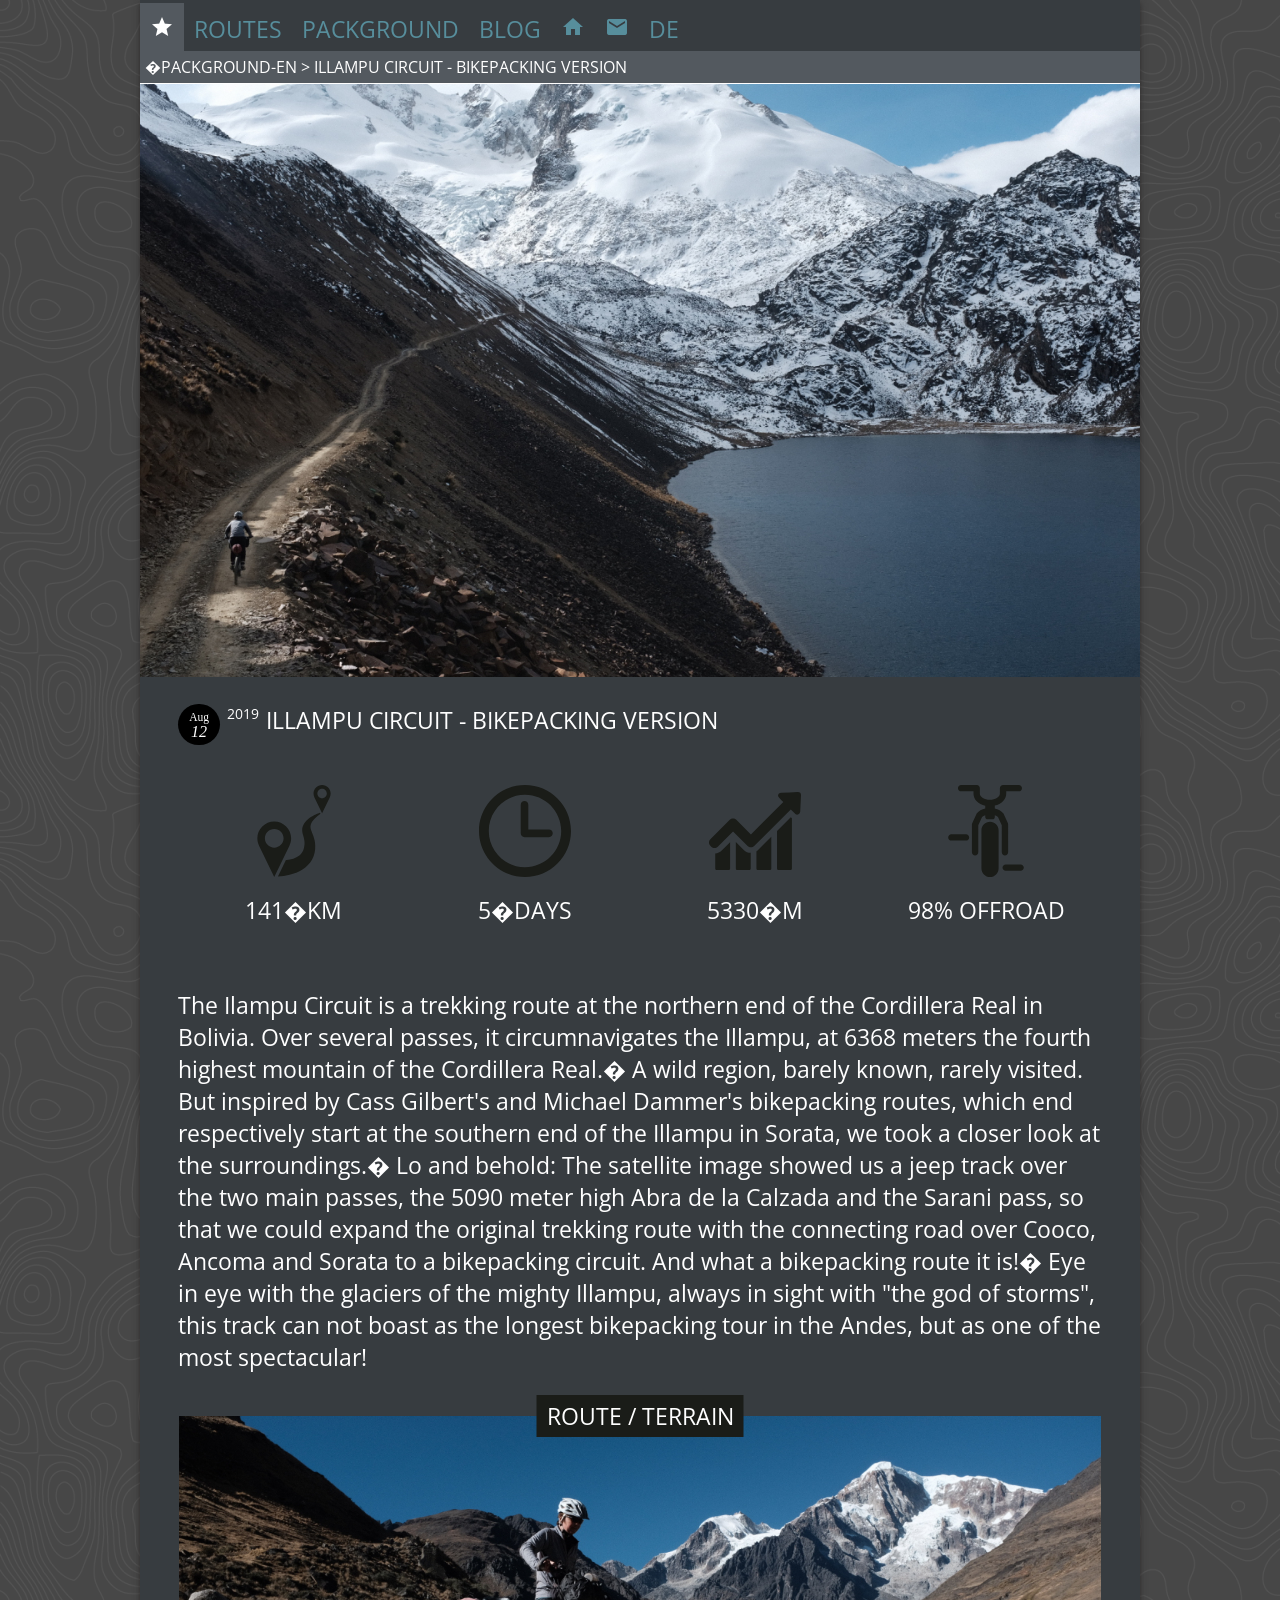
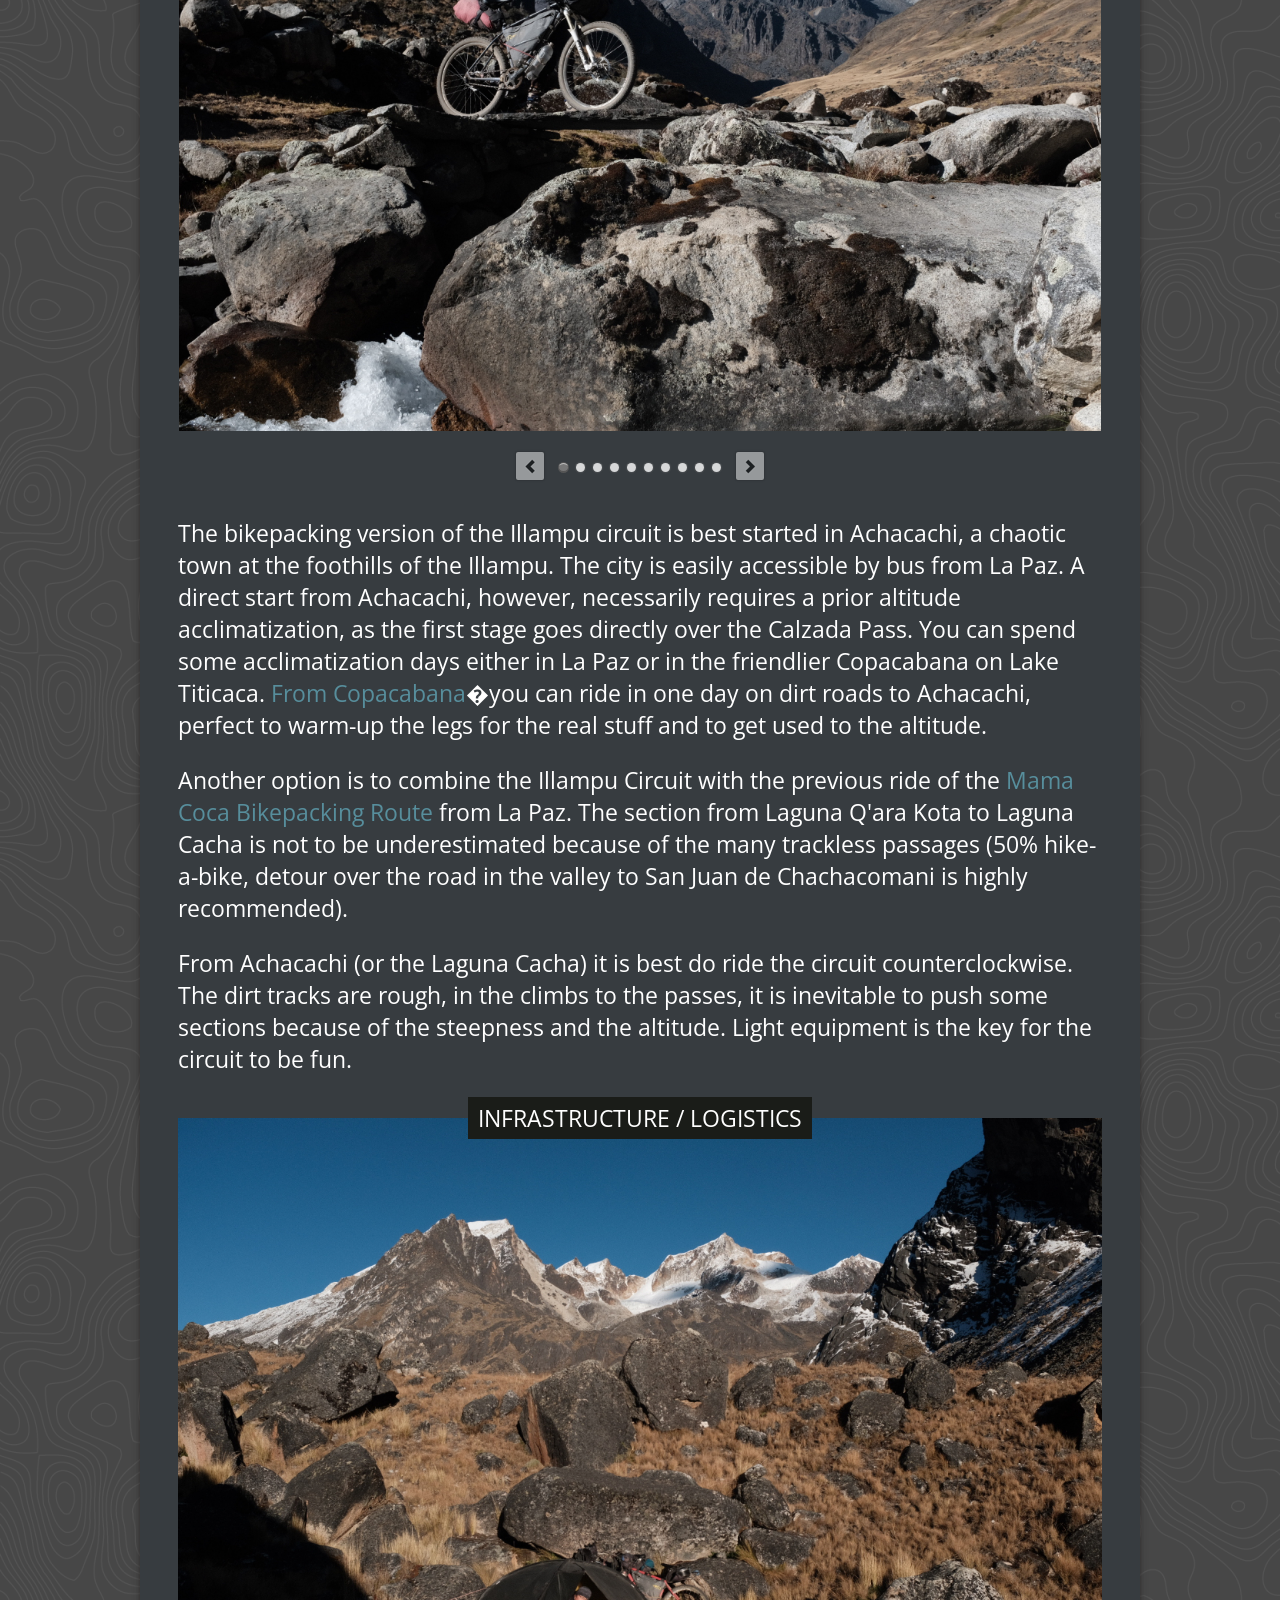
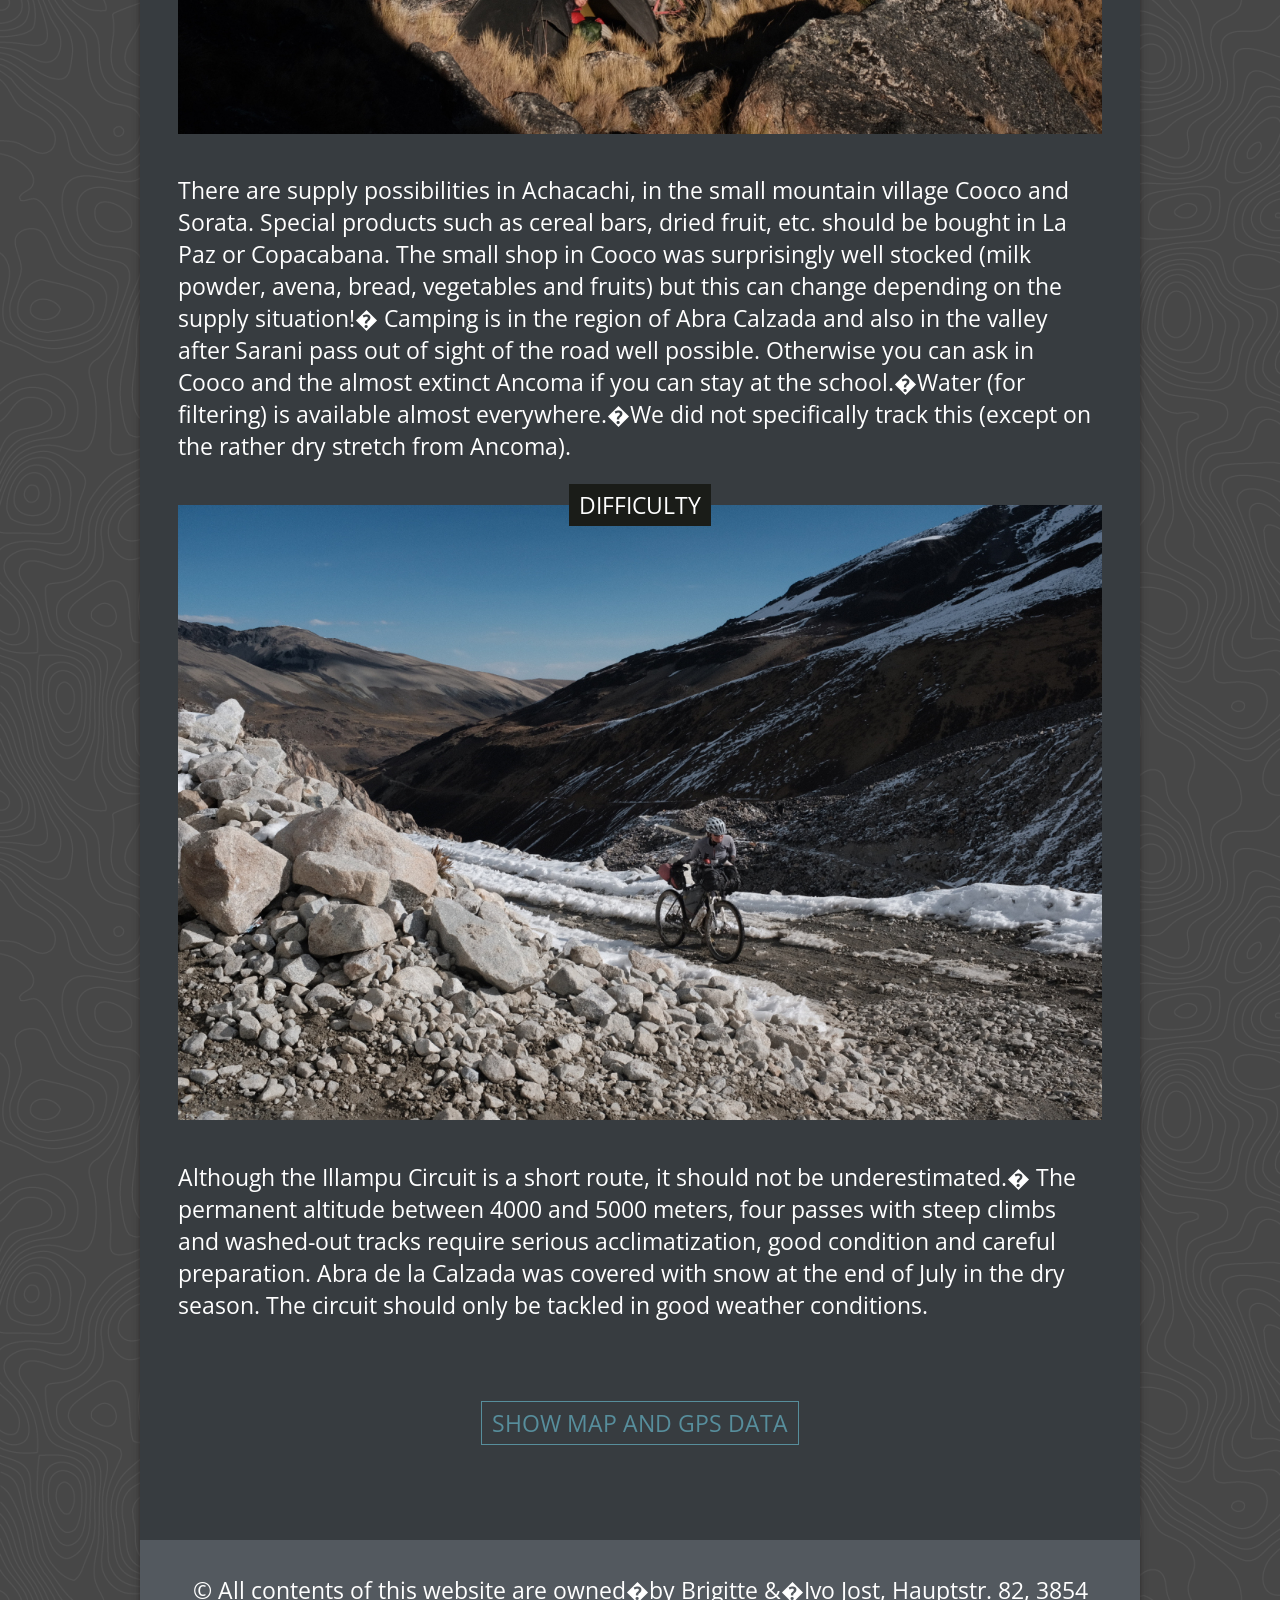
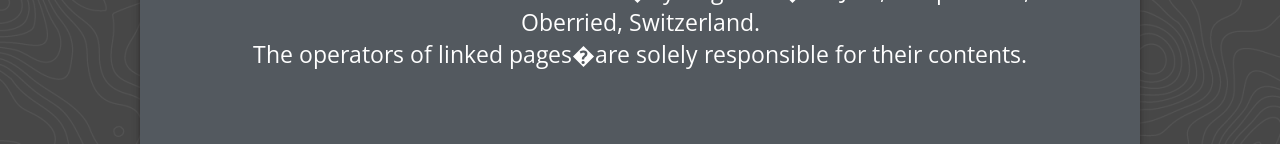
==== packground-en/bikepackingillampu.html/index.html @ 4a2a36ba "Add files via upload" ====
<!DOCTYPE html><html lang="en"><head>

      <meta charset="utf-8">
    <title>Illampu Circuit - Bikepacking Version - bikepackground.com</title>
    

          <meta name="robots" content="index,follow">
      <meta name="description" content="">
      <meta name="keywords" content="">
      <meta name="generator" content="Contao Open Source CMS">
    
        <style>#header{height:8vh}</style>
    <link rel="stylesheet" href="https://fonts.googleapis.com/css?family=Open+Sans:300,300italic%7CMaterial+Icons%7CTeko%7COpen+San">
<link rel="stylesheet" href="css/spambot_fe.css">
<link rel="stylesheet" href="css/cbc8691894ab.css">
        <script src="js/a945f4970329.js"></script>
<script src="js/moo_tabcontrol.js"></script>

          <!--[if lt IE 9]><script src="assets/html5shiv/3.7.2/html5shiv-printshiv.min.js"></script><![endif]-->
      
</head>
<body id="top" class="mac safari webkit sf17">

      
    <div id="wrapper">

                        <header id="header">
            <div class="inside">
              
<div class="mod_article first last block" id="menu">

  
  
<!-- indexer::stop -->
<script>
    function loadTabControl_3429() {
        window.TC_3429 = new Array();
        i = 0;
        $$('#tabcontrol_3429').each(function(s) {
            i++;
            elements = s.getElements('.tabs');
            if(elements.length){
                var tcControl = new TabControl(s, {
                                                            delay: 2500,
                                        tab_remember: 0,
                    tab_cookiename: 'tabcontrollcookie-3429',
                    tab_control: 'tabcontrol_3429',
                    behaviour: 'click',
                    tabs: s.getElements('.tabs'),
                    panes: s.getElements('.panes'),
                    selectedClass: 'selected',
                    hoverClass: 'hover'
                                        
                });

                window.addEvent("hashchange",function(){
                    tcControl.onTabHashChange();
                });

                window.TC_3429[i] = tcControl;
            }
        });
    }

    /*
     * Bootstrap
     */
    (function($) {
        window.addEvent('domready', loadTabControl_3429);
    })(document.id);
</script>
<!-- indexer::continue -->

<div id="tabcontrol_3429" class="ce_tabcontrol first block">

    
<div class="tabcontrol_tabs block">
    <ul>
                    <li class="tabs tab_0" id="3429_0"><i class="material-icons">star</i></li>
                    <li class="tabs tab_1" id="3429_1">Routes</li>
                    <li class="tabs tab_2" id="3429_2">Packground</li>
                    <li class="tabs tab_3" id="3429_3">Blog</li>
                    <li class="tabs tab_4" id="3429_4"><a href="http://www.bikepackground.com/en"><i class="material-icons">home</i></a></li>
                    <li class="tabs tab_5" id="3429_5"><a href="http://www.bikepackground.com/en.html#contact"><i class="material-icons">mail</i></a></li>
                    <li class="tabs tab_6" id="3429_6"><a href="http://www.bikepackground.com">DE</a></li>
            </ul>
</div>

<div class="tabcontrol_panes block">
			<div class="ce_tabcontrol_pane pane_1 block" id="pane_3430_1">

			<div class="panes"><div>

<div id="path">�packground-en > Illampu Circuit - Bikepacking Version</div>
		</div></div>

		</div>
		<div class="ce_tabcontrol_pane pane_2 block" id="pane_3433_2">

			<div class="panes"><div>

<!-- indexer::stop -->
<div class="mod_newslist menu block">

  
  
      <div class="layout_simple arc_15 block first even">	
	    <div class="image_container float_left">
        <img src="images/ACF9641D-2558-41E4-A157-ECFCB120FAD9.jpeg" width="1200" height="800" alt="">
    
            </div>
    <a href="packground-en/bikepackingillampu.html" title="Read the article: Illampu Circuit - Bikepacking Version">Illampu Circuit - Bikepacking Version</a></div>
<div class="layout_simple arc_15 block odd">	
	    <div class="image_container float_left">
        <img src="images/fullsizeoutput_1a93.jpeg" width="1196" height="800" alt="">
    
            </div>
    <a href="packground-en/bikepackingmorocco.html" title="Read the article: High Atlas Divide - bikepacking challenge in Morocco">High Atlas Divide - bikepacking challenge in Morocco</a></div>
<div class="layout_simple arc_15 block even">	
	    <div class="image_container float_left">
        <img src="images/A04EE611-B21C-42DA-A8A2-5D193B56008E.jpeg" width="1200" height="800" alt="">
    
            </div>
    <a href="packground-en/icebikebaikal.html" title="Read the article: Bike Baikal - Winter bikepacking in Siberia">Bike Baikal - Winter bikepacking in Siberia</a></div>
<div class="layout_simple arc_15 block odd">	
	    <div class="image_container float_left">
        <img src="images/fullsizeoutput_15.jpeg" width="1200" height="800" alt="">
    
            </div>
    <a href="packground-en/desertbikepacking.html" title="Read the article: Desert Spoor - bikepacking in Jordan and Israel">Desert Spoor - bikepacking in Jordan and Israel</a></div>
<div class="layout_simple arc_15 block even">	
	    <div class="image_container float_left">
        <img src="images/file-75D3B557-8F94-4BAA-A760-8DBAF74F0EA7-1706-000008CBE8310DBD.jpg" width="1400" height="933" alt="">
    
            </div>
    <a href="packground-en/bikepackingaltay.html" title="Read the article: Altay Quest - bikepacking in the borderland of Mongolia and Russia">Altay Quest - bikepacking in the borderland of Mongolia and Russia</a></div>
<div class="layout_simple arc_15 block odd">	
	    <div class="image_container float_left">
        <img src="images/transmongolia-9.jpg" width="1400" height="933" alt="">
    
            </div>
    <a href="packground-en/mongoliatrails.html" title="Read the article: Nomad trails - Bikepacking Routes Mongolia">Nomad trails - Bikepacking Routes Mongolia</a></div>
<div class="layout_simple arc_15 block even">	
	    <div class="image_container float_left">
        <img src="images/IMG_0018.jpg" width="1200" height="800" alt="">
    
            </div>
    <a href="packground-en/theyaktrack.html" title="Read the article: The Yaktrack - Bikepacking Adventure in Eastern Tibet">The Yaktrack - Bikepacking Adventure in Eastern Tibet</a></div>
<div class="layout_simple arc_15 block odd">	
	    <div class="image_container float_left">
        <img src="images/IMG_3032.JPG" width="1200" height="800" alt="">
    
            </div>
    <a href="packground-en/utahtrails.html" title="Read the article: Pioneer Trail - bikepacking the wild west wonders of the USA">Pioneer Trail - bikepacking the wild west wonders of the USA</a></div>
<div class="layout_simple arc_15 block last even">	
	    <div class="image_container float_left">
        <img src="images/anden-2015-857.jpg" width="1200" height="800" alt="">
    
            </div>
    <a href="packground-en/thepunaloop.html" title="Read the article: Puna Loop - bikepacking in Northwest Argentina">Puna Loop - bikepacking in Northwest Argentina</a></div>
      

</div>
<!-- indexer::continue -->

		</div></div>

		</div>
		<div class="ce_tabcontrol_pane pane_3 block" id="pane_3436_3">

			<div class="panes"><div>

<!-- indexer::stop -->
<div class="mod_newslist menu block">

  
  
      <div class="layout_simple arc_15 block first even">	
	    <div class="image_container float_left">
        <img src="images/1F981971-217B-4780-AA8C-C06A4616DDAA.jpeg" width="1200" height="800" alt="">
    
            </div>
    <a href="packground-en/watertreatment.html" title="Read the article: Water treatment on bikepacking trips">Water treatment on bikepacking trips</a></div>
<div class="layout_simple arc_15 block odd">	
	    <div class="image_container float_left">
        <img src="images/faq-4.jpg" width="1200" height="800" alt="">
    
            </div>
    <a href="packground-en/faq.html" title="Read the article: Nine frequently asked questions">Nine frequently asked questions</a></div>
<div class="layout_simple arc_15 block even">	
	    <div class="image_container float_left">
        <img src="images/tibet-200.jpg" width="1200" height="800" alt="">
    
            </div>
    <a href="packground-en/pack.html" title="Read the article: Pack it">Pack it</a></div>
<div class="layout_simple arc_15 block odd">	
	    <div class="image_container float_left">
        <img src="images/IMG_CE990955.JPG" width="1200" height="797" alt="">
    
            </div>
    <a href="packground-en/tourplanning.html" title="Read the article: navigation & tour planning">navigation & tour planning</a></div>
<div class="layout_simple arc_15 block even">	
	    <div class="image_container float_left">
        <img src="images/Bild%20126.jpg" width="780" height="520" alt="">
    
            </div>
    <a href="packground-en/luggage.html" title="Read the article: less luggage">less luggage</a></div>
<div class="layout_simple arc_15 block last odd">	
	    <div class="image_container float_left">
        <img src="images/IMG_D0CD0966.JPG" width="1200" height="800" alt="">
    
            </div>
    <a href="packground-en/bike.html" title="Read the article: RAW Offroad longtherm review">RAW Offroad longtherm review</a></div>
      

</div>
<!-- indexer::continue -->

		</div></div>

		</div>
		<div class="ce_tabcontrol_pane pane_4 block" id="pane_3439_4">

			<div class="panes"><div>

<!-- indexer::stop -->
<div class="mod_newslist menu block">

  
  
      <div class="layout_simple arc_5 block first even">	
	    <div class="image_container float_left">
        <img src="images/0DD64166-2AB7-4471-90D6-79C98A3E9C07.jpeg" width="1200" height="800" alt="">
    
            </div>
    <a href="blog/boliviatraletales.html" title="Read the article: Bolivia & Peru: Trail tales">Bolivia & Peru: Trail tales</a></div>
<div class="layout_simple arc_5 block odd">	
	    <div class="image_container float_left">
        <img src="images/2018-07-20%2022.06.54.jpg" width="1776" height="1184" alt="">
    
            </div>
    <a href="blog/kyrgyzstan.html" title="Read the article: Kyrgyzstan: All good things come in threes">Kyrgyzstan: All good things come in threes</a></div>
<div class="layout_simple arc_5 block even">	
	    <div class="image_container float_left">
        <img src="images/GOPR0934.jpg" width="1200" height="800" alt="">
    
            </div>
    <a href="blog/morocco.html" title="Read the article: Morocco: I really like the hike-a-bike">Morocco: I really like the hike-a-bike</a></div>
<div class="layout_simple arc_5 block odd">	
	    <div class="image_container float_left">
        <img src="images/83928D7C-E022-41D0-B79F-B073A95371F1.jpeg" width="1196" height="800" alt="">
    
            </div>
    <a href="blog/now-its-time-to-be-home.html" title="Read the article: Now it‘s time to be home">Now it‘s time to be home</a></div>
<div class="layout_simple arc_5 block even">	
	    <div class="image_container float_left">
        <img src="images/IMG_0006.JPG" width="1200" height="800" alt="">
    
            </div>
    <a href="blog/jordan-israel.html" title="Read the article: Jordan & Israel: Desert Groove">Jordan & Israel: Desert Groove</a></div>
<div class="layout_simple arc_5 block last odd">	
	    <div class="image_container float_left">
            <a href="http://www.bikepackground.com/berichte/madagaskar-reisen.html" title="">
        <img src="images/56037F21-EFB9-44ED-8CFC-EEAD5DF4B772.jpeg" width="1200" height="800" alt="">
    
            </a>
            </div>
    <a href="blog/madagascar-travel.html" title="Read the article: Madagascar: the power of media">Madagascar: the power of media</a></div>
      

</div>
<!-- indexer::continue -->

<div class="ce_hyperlink menu block">

  
  
    <a href="http://www.bikepackground.com/blog/list.html" class="hyperlink_txt" title="Show older blogposts" rel="">Show older blogposts</a>
  

</div>

		</div></div>

		</div>

	</div>

</div>

  
</div>
            </div>
          </header>
              
      
              <div id="container">

                      <div id="main">
              <div class="inside">
                
<div class="mod_article first block" id="newsreader-266">

  
  
<div class="mod_newsreader block">

  
  
  

<div class="theaserimg">

    <div class="ce_image">
    <figure class="image_container">

      

<img src="images/ACF9641D-2558-41E4-A157-ECFCB120FAD9.jpeg" width="1200" height="800" alt="">



    </figure>
    </div>
   

</div>
  <!-- indexer::stop -->
  <p class="back"><a href="javascript:history.go(-1)" title="Go back">Go back</a></p>
  <!-- indexer::continue -->

  

</div>

<div class="mod_newsreader dark block">

  
  
  

<dic class="layout_full block">
	
<!-- Angepasster Infoteil mit Klassen für Datum, Monat, Tag und Jahr -->

<div class="bloginfo">
  <div class="date">
<div class="info">
  <div class="month"><time datetime="2019-08-12T01:34:00+02:00">Aug</time> </div>
  <div class="day"><time datetime="2019-08-12T01:34:00+02:00">12</time> </div>
  </div> 
<div class="year"><time datetime="2019-08-12T01:34:00+02:00">2019</time> </div>
</div>
  <div class="newstitle">Illampu Circuit - Bikepacking Version</div>
  
    
</div>

<!-- Ab hier Ende der Anpassungen und Originaltemplate -->

  

<div class="ce_text statistic block">


<!-- Angepasstes Template zum Anzeigen des Bildes als fullscreen-Hintergrund bei Textelement Klasse background -->  

  
  
<!-- Standarttemplate, wird geladen wenn keine Klasse background eingetragen ist -->
   
<figure class="image_container float_above">
<img src="images/distance.svg" width="512" height="512" alt="">
</figure>
  
<h1 style="text-align: center;">141�km</h1>  
  
  
  


</div>


<div class="ce_text statistic block">


<!-- Angepasstes Template zum Anzeigen des Bildes als fullscreen-Hintergrund bei Textelement Klasse background -->  

  
  
<!-- Standarttemplate, wird geladen wenn keine Klasse background eingetragen ist -->
   
<figure class="image_container float_above">
<img src="images/time.svg" width="512" height="512" alt="">
</figure>
  
<h1 style="text-align: center;">5�days</h1>  
  
  
  


</div>


<div class="ce_text statistic block">


<!-- Angepasstes Template zum Anzeigen des Bildes als fullscreen-Hintergrund bei Textelement Klasse background -->  

  
  
<!-- Standarttemplate, wird geladen wenn keine Klasse background eingetragen ist -->
   
<figure class="image_container float_above">
<img src="images/climb.svg" width="512" height="512" alt="">
</figure>
  
<h1 style="text-align: center;">5330�m</h1>  
  
  
  


</div>


<div class="ce_text statistic_last block">


<!-- Angepasstes Template zum Anzeigen des Bildes als fullscreen-Hintergrund bei Textelement Klasse background -->  

  
  
<!-- Standarttemplate, wird geladen wenn keine Klasse background eingetragen ist -->
   
<figure class="image_container float_above">
<img src="images/offroad.svg" width="512" height="512" alt="">
</figure>
  
<h1 style="text-align: center;">98% offroad</h1>  
  
  
  


</div>


<div class="ce_text block">

<p>The Ilampu Circuit is a trekking route at the northern end of the Cordillera Real in Bolivia. Over several passes, it circumnavigates the Illampu, at 6368 meters the fourth highest mountain of the Cordillera Real.<span class="Apple-converted-space">� </span>A wild region, barely known, rarely visited. But inspired by Cass Gilbert's and Michael Dammer's bikepacking routes, which end respectively start at the southern end of the Illampu in Sorata, we took a closer look at the surroundings.<span class="Apple-converted-space">� </span>Lo and behold: The satellite image showed us a jeep track over the two main passes, the 5090 meter high Abra de la Calzada and the Sarani pass, so that we could expand the original trekking route with the connecting road over Cooco, Ancoma and Sorata to a bikepacking circuit. And what a bikepacking route it is!<span class="Apple-converted-space">� </span>Eye in eye with the glaciers of the mighty Illampu, always in sight with "the god of storms", this track can not boast as the longest bikepacking tour in the Andes, but as one of the most spectacular!</p>

</div>


<h2 class="ce_headline">
  Route / Terrain</h2>
<div class="mod_rocksolid_slider block">

			
	
	
	
		
		
		
		
		<div data-rsts-type="image">
							

<img src="images/F5D366F6-88E8-4854-A161-BB442B8CBD57.jpeg" width="1200" height="800" alt="">


								</div>

		
	
		
		
		
		
		<div data-rsts-type="image">
							

<img src="images/1E6F8E3A-0D52-430D-A7BD-0ED92BFC9A5C.jpeg" width="1200" height="800" alt="">


								</div>

		
	
		
		
		
		
		<div data-rsts-type="image">
							

<img src="images/7BEFE38C-CC02-43B8-86BD-0F36BE20BCF0.jpeg" width="1200" height="800" alt="">


								</div>

		
	
		
		
		
		
		<div data-rsts-type="image">
							

<img src="images/C5C754C9-75E4-494F-94C0-BFEF660D70C5.jpeg" width="1200" height="800" alt="">


								</div>

		
	
		
		
		
		
		<div data-rsts-type="image">
							

<img src="images/06184062-916E-4AEB-B486-9D0341187BC2.jpeg" width="1200" height="800" alt="">


								</div>

		
	
		
		
		
		
		<div data-rsts-type="image">
							

<img src="images/7C132133-076B-446E-884A-6C049133AD19.jpeg" width="1200" height="800" alt="">


								</div>

		
	
		
		
		
		
		<div data-rsts-type="image">
							

<img src="images/94C2CB49-FB3A-4B43-A09C-84F690DE312E.jpeg" width="1200" height="800" alt="">


								</div>

		
	
		
		
		
		
		<div data-rsts-type="image">
							

<img src="images/0F135671-6893-46D1-B58E-59F5DE5C19ED.jpeg" width="1200" height="800" alt="">


								</div>

		
	
		
		
		
		
		<div data-rsts-type="image">
							

<img src="images/486AD8D6-D354-4275-8BEA-1CE4A1BBF25D.jpeg" width="1200" height="800" alt="">


								</div>

		
	
		
		
		
		
		<div data-rsts-type="image">
							

<img src="images/54134085-7E08-4E85-A1A9-B530E84DA572.jpeg" width="1200" height="800" alt="">


								</div>

		
	
	
	
</div>

<script>
(function() {

var sliderElement = [].slice.call(document.getElementsByClassName('mod_rocksolid_slider'), -1 )[0];

if (window.jQuery && jQuery.fn.rstSlider) {
	init();
}
else {
	document.addEventListener('DOMContentLoaded', init);
}

function init() {

	var $ = jQuery;
	var slider = $(sliderElement);

		slider.find('video[data-rsts-background], [data-rsts-type=video] video').each(function() {
		// Disable mejs for videos
		this.player = false;
	});
	
	slider.rstSlider({"type":"slide","skin":"default-content","width":"css","height":"3x2","navType":"bullets","scaleMode":"fit","imagePosition":"center","random":false,"loop":false,"videoAutoplay":false,"autoplayProgress":false,"pauseAutoplayOnHover":false,"keyboard":true,"captions":true,"controls":true,"thumbControls":false,"combineNavItems":true,"visibleAreaAlign":0.5,"gapSize":"0%"});

		// Fix missing lightbox links
	$(function() {

		if (!$.fn.colorbox) {
			return;
		}

		var lightboxConfig = {
						loop: false,
			rel: function() {
				return $(this).attr('data-lightbox');
			},
			maxWidth: '95%',
			maxHeight: '95%'
					};

		
		var update = function(links) {
						links.colorbox(lightboxConfig);
		};

		slider.on('rsts-slidestart rsts-slidestop', function(event) {
			update(slider.find('a[data-lightbox]'));
		});

		update(slider.find('a[data-lightbox]'));

	});
	
}

})();
</script>

<div class="ce_text block">

<p>The bikepacking version of the Illampu circuit is best started in Achacachi, a chaotic town at the foothills of the Illampu. The city is easily accessible by bus from La Paz. A direct start from Achacachi, however, necessarily requires a prior altitude acclimatization, as the first stage goes directly over the Calzada Pass. You can spend some acclimatization days either in La Paz or in the friendlier Copacabana on Lake Titicaca. <a href="https://bikepacking.com/routes/el-camino-de-la-puma/" target="_blank">From Copacabana</a>�you can ride in one day on dirt roads to Achacachi, perfect to warm-up the legs for the real stuff and to get used to the altitude.</p>
<p>Another option is to combine the Illampu Circuit with the previous ride of the <a href="https://bikepacking.com/routes/mama-coca/" target="_blank">Mama Coca Bikepacking Route</a> from La Paz. The section from Laguna Q'ara Kota to Laguna Cacha is not to be underestimated because of the many trackless passages (50% hike-a-bike, detour over the road in the valley to San Juan de Chachacomani is highly recommended).</p>
<p>From Achacachi (or the Laguna Cacha) it is best do ride the circuit counterclockwise. The dirt tracks are rough, in the climbs to the passes, it is inevitable to push some sections because of the steepness and the altitude. Light equipment is the key for the circuit to be fun.</p>

</div>


<h2 class="ce_headline">
  Infrastructure / Logistics</h2>

<div class="ce_text block">


<!-- Angepasstes Template zum Anzeigen des Bildes als fullscreen-Hintergrund bei Textelement Klasse background -->  

  
  
<!-- Standarttemplate, wird geladen wenn keine Klasse background eingetragen ist -->
   
<figure class="image_container float_above">
<img src="images/94AA8005-3BEF-4073-9443-2ADBE51E6E18.jpeg" width="1200" height="800" alt="">
</figure>
  
<p>There are supply possibilities in Achacachi, in the small mountain village Cooco and Sorata. Special products such as cereal bars, dried fruit, etc. should be bought in La Paz or Copacabana. The small shop in Cooco was surprisingly well stocked (milk powder, avena, bread, vegetables and fruits) but this can change depending on the supply situation!<span class="Apple-converted-space">� </span>Camping is in the region of Abra Calzada and also in the valley after Sarani pass out of sight of the road well possible. Otherwise you can ask in Cooco and the almost extinct Ancoma if you can stay at the school.�Water (for filtering) is available almost everywhere.�We did not specifically track this (except on the rather dry stretch from Ancoma).</p>  
  
  
  


</div>


<h2 class="ce_headline">
  Difficulty</h2>

<div class="ce_text block">


<!-- Angepasstes Template zum Anzeigen des Bildes als fullscreen-Hintergrund bei Textelement Klasse background -->  

  
  
<!-- Standarttemplate, wird geladen wenn keine Klasse background eingetragen ist -->
   
<figure class="image_container float_above">
<img src="images/EB285A91-BE42-4BA9-B793-DFD4134B72EE.jpeg" width="1200" height="800" alt="">
</figure>
  
<p>Although the Illampu Circuit is a short route, it should not be underestimated.<span class="Apple-converted-space">� </span>The permanent altitude between 4000 and 5000 meters, four passes with steep climbs and washed-out tracks require serious acclimatization, good condition and careful preparation. Abra de la Calzada was covered with snow at the end of July in the dry season. The circuit should only be tackled in good weather conditions.</p>  
  
  
  


</div>


<div class="ce_text button block" style="margin-top:40px; margin-bottom:40px;">

<p style="text-align: center;"><a href="https://www.gaiagps.com/public/NDTPOQYQiHyf93shdMPq6Uq4" target="_blank">Show map and gps data</a></p>

</div>


</dic></div>


  <!-- indexer::stop -->
  <p class="back"><a href="javascript:history.go(-1)" title="Go back">Go back</a></p>
  <!-- indexer::continue -->

  

</div>

  
</div>

<div class="mod_article light last block" id="copyright-267" style="margin-top:-40px;">

  
  
<div class="ce_text first last block" id="partner">

<p style="text-align: center;">© All contents of this website are owned�by Brigitte &�Ivo Jost, Hauptstr. 82, 3854 Oberried, Switzerland. <br>The operators of linked pages�are solely responsible for their contents.</p>

</div>


  
</div>
              </div>
                          </div>
          
                                
                                
        </div>
      
      
                    
    

      
  
<script>
jQuery(document).ready(function($){
  ContaoMagnificPopup.init({
    // put your custom configuration here
  });
});
</script>
<script src="js/swipe.min.js"></script>
<script>
  (function($) {
    $(document).ready(function() {
      $('.ce_sliderStart').each(function(i, cte) {
        var s = $('.content-slider', cte)[0],
            c = s.getAttribute('data-config').split(',');
        new Swipe(s, {
          // Put custom options here
          'auto': parseInt(c[0]),
          'speed': parseInt(c[1]),
          'startSlide': parseInt(c[2]),
          'continuous': parseInt(c[3]),
          'menu': $('.slider-control', cte)[0]
        });
      });
    });
  })(jQuery);
</script>

<script src="js/mediaelement-and-player.min.js"></script>
<script>
  (function($) {
    $(document).ready(function() {
      $('video,audio').filter(function() {
          return $(this).parents('picture').length === 0;
      }).mediaelementplayer({
        // Put custom options here
        pluginPath: '/assets/jquery/mediaelement/2.21.2/',
        flashName: 'legacy/flashmediaelement.swf',
        silverlightName: 'legacy/silverlightmediaelement.xap'
      });
    });
  })(jQuery);
</script>

<script>
  (function() {
    window.addEvent('domready', function() {
      new Fx.Accordion($$('div.toggler'), $$('div.accordion'), {
        opacity: false,
        alwaysHide: true,
        onActive: function(tog, el) {
          el.setProperty('aria-hidden', 'false');
          tog.addClass('active');
          tog.getNext('div').fade('in');
          tog.setProperty('aria-expanded', 'true');
          return false;
        },
        onBackground: function(tog, el) {
          el.setProperty('aria-hidden', 'true');
          tog.removeClass('active');
          tog.getNext('div').fade('out');
          tog.setProperty('aria-expanded', 'false');
          return false;
        }
      });
      $$('div.toggler').each(function(el) {
        el.setProperty('role', 'tab');
        el.setProperty('tabindex', 0);
        el.addEvents({
          'keypress': function(event) {
            if (event.code == 13 || event.code == 32) {
              this.fireEvent('click');
            }
          },
          'focus': function() {
            this.addClass('hover');
          },
          'blur': function() {
            this.removeClass('hover');
          },
          'mouseenter': function() {
            this.addClass('hover');
          },
          'mouseleave': function() {
            this.removeClass('hover');
          }
        });
      });
      $$('div.accordion').each(function(el) {
        el.setProperty('role', 'tabpanel');
      });
    });
  })();
</script>

<script>setTimeout(function(){var e=function(e,t){try{var n=new XMLHttpRequest}catch(r){return}n.open("GET",e,!0),n.onreadystatechange=function(){this.readyState==4&&this.status==200&&typeof t=="function"&&t(this.responseText)},n.send()},t="system/cron/cron.";e(t+"txt",function(n){parseInt(n||0)<Math.round(+(new Date)/1e3)-3600&&e(t+"php")})},5e3);</script>

<script src="js/smooth-scroll.js"></script>

<script>
    smoothScroll.init();
</script>



</body></html>
---- packground-en/bikepackingillampu.html/css/spambot_fe.css ----
.spambot_error{margin:60px 20px 20px 10px;padding:15px 20px 15px 65px;-moz-box-shadow:0 0 5px #888;-webkit-box-shadow:0 0 5px #888;box-shadow:0 0 5px #888;border:1px;-moz-border-radius:15px;-webkit-border-radius:15px;border-radius:15px;font:90% verdana;font-weight:bold;background:#ffbaba url("../images/spam_error.png") left center no-repeat;color:#d8000c}
---- packground-en/bikepackingillampu.html/css/cbc8691894ab.css ----
body,form,figure{margin:0;padding:0}img{border:0}header,footer,nav,section,aside,article,figure,figcaption{display:block}body{font-size:100.01%}select,input,textarea{font-size:99%}#container,.inside{position:relative}#main,#left,#right{float:left;position:relative}#main{width:100%}#left{margin-left:-100%}#right{margin-right:-100%}#footer{clear:both}#main .inside{min-height:1px}.ce_gallery>ul{margin:0;padding:0;overflow:hidden;list-style:none}.ce_gallery>ul li{float:left}.ce_gallery>ul li.col_first{clear:left}.float_left{float:left}.float_right{float:right}.block{overflow:hidden}.clear,#clear{height:.1px;font-size:.1px;line-height:.1px;clear:both}.invisible{border:0;clip:rect(0 0 0 0);height:1px;margin:-1px;overflow:hidden;padding:0;position:absolute;width:1px}.custom{display:block}#container:after,.custom:after{content:"";display:table;clear:both}
.rsts-main,.rsts-main *{-webkit-box-sizing:border-box;-moz-box-sizing:border-box;box-sizing:border-box}.rsts-header,.rsts-footer,.rsts-thumbs-header,.rsts-thumbs-footer{overflow:hidden}.rsts-view,.rsts-thumbs-view{position:relative}@media print{.rsts-view,.rsts-thumbs-view{position:static}}.rsts-crop,.rsts-thumbs-crop{position:relative;overflow:hidden}@media print{.rsts-crop,.rsts-thumbs-crop{position:static;overflow:visible;width:auto !important;height:auto !important;transform:none !important}}.rsts-slides,.rsts-slide,.rsts-thumbs-slides,.rsts-thumbs-slide{position:absolute;left:0;top:0}@media print{.rsts-slides,.rsts-slide,.rsts-thumbs-slides,.rsts-thumbs-slide{position:static;width:auto !important;height:auto !important;transform:none !important}.rsts-slides.rsts-slide-image img,.rsts-slides.rsts-slide-video img,.rsts-slides.rsts-thumbs-slide-image img,.rsts-slides.rsts-thumbs-slide-video img,.rsts-slide.rsts-slide-image img,.rsts-slide.rsts-slide-video img,.rsts-slide.rsts-thumbs-slide-image img,.rsts-slide.rsts-thumbs-slide-video img,.rsts-thumbs-slides.rsts-slide-image img,.rsts-thumbs-slides.rsts-slide-video img,.rsts-thumbs-slides.rsts-thumbs-slide-image img,.rsts-thumbs-slides.rsts-thumbs-slide-video img,.rsts-thumbs-slide.rsts-slide-image img,.rsts-thumbs-slide.rsts-slide-video img,.rsts-thumbs-slide.rsts-thumbs-slide-image img,.rsts-thumbs-slide.rsts-thumbs-slide-video img{width:100% !important;height:auto !important;margin:0 !important}}.rsts-slide,.rsts-thumbs-slide{overflow:hidden}@media print{.rsts-slide,.rsts-thumbs-slide{position:static}}.rsts-video-iframe,.rsts-thumbs-video-iframe{position:absolute;top:0;left:0;width:100%;height:100%}.rsts-type-slide .rsts-view,.rsts-thumbs-type-slide .rsts-thumbs-view{cursor:url("../openhand.cur"),default;cursor:-webkit-grab;cursor:-moz-grab;cursor:-ms-grab;cursor:-o-grab;cursor:grab}.rsts-type-slide.rsts-dragging .rsts-view,.rsts-thumbs-type-slide.rsts-thumbs-dragging .rsts-thumbs-view{cursor:url("../closedhand.cur"),default;cursor:-webkit-grabbing;cursor:-moz-grabbing;cursor:-ms-grabbing;cursor:-o-grabbing;cursor:grabbing;-webkit-user-select:none;-moz-user-select:none;-ms-user-select:none;user-select:none}.rsts-type-slide.rsts-dragging-disabled .rsts-view,.rsts-thumbs-type-slide.rsts-thumbs-dragging-disabled .rsts-thumbs-view{cursor:auto}@media print{.rsts-nav,.rsts-prev,.rsts-next,.rsts-overlay-prev,.rsts-overlay-next,.rsts-progress,.rsts-thumbs-nav,.rsts-thumbs-prev,.rsts-thumbs-next,.rsts-thumbs-overlay-prev,.rsts-thumbs-overlay-next,.rsts-thumbs-progress{display:none !important}}

.rsts-skin-default-content.rsts-main{position:relative}.rsts-skin-default-content.rsts-type-fade .rsts-slide{background-color:#fff}.rsts-skin-default-content .rsts-caption{position:absolute;top:20px;left:20px;margin-right:20px;padding:5px 10px;-webkit-border-radius:3px;-moz-border-radius:3px;border-radius:3px;color:#fff;background-color:#000;background-color:rgba(0,0,0,0.4);filter:progid:DXImageTransform.Microsoft.Alpha(Opacity=0);opacity:0;-webkit-transform:translate(0, -20px);-moz-transform:translate(0, -20px);-ms-transform:translate(0, -20px);-o-transform:translate(0, -20px);transform:translate(0, -20px);-webkit-transition:opacity 0.5s,-webkit-transform 0.5s;-moz-transition:opacity 0.5s,-moz-transform 0.5s;-o-transition:opacity 0.5s,-o-transform 0.5s;transition:opacity 0.5s,transform 0.5s}.rsts-skin-default-content .rsts-active .rsts-caption{filter:progid:DXImageTransform.Microsoft.Alpha(Opacity=100);opacity:1;-webkit-transform:translate(0, 0);-moz-transform:translate(0, 0);-ms-transform:translate(0, 0);-o-transform:translate(0, 0);transform:translate(0, 0)}.rsts-skin-default-content .rsts-prev,.rsts-skin-default-content .rsts-next{display:none}.rsts-skin-default-content .rsts-nav-prev a,.rsts-skin-default-content .rsts-nav-next a,.rsts-skin-default-content .rsts-video-play,.rsts-skin-default-content .rsts-video-stop,.rsts-skin-default-content .rsts-thumbs-prev,.rsts-skin-default-content .rsts-thumbs-next{overflow:hidden;width:30px;height:30px;border:1px solid #ccc;border:1px solid rgba(0,0,0,0.1);-webkit-border-radius:3px;-moz-border-radius:3px;border-radius:3px;outline:none;line-height:0;text-align:center;text-decoration:none;text-indent:-9999px;-webkit-background-clip:padding;-moz-background-clip:padding;background-clip:padding-box;-webkit-box-shadow:0 0 2px rgba(0,0,0,0.1);-moz-box-shadow:0 0 2px rgba(0,0,0,0.1);box-shadow:0 0 2px rgba(0,0,0,0.1);background-position:50% 50%;-webkit-transition:opacity 0.05s linear;-moz-transition:opacity 0.05s linear;-o-transition:opacity 0.05s linear;transition:opacity 0.05s linear}.rsts-skin-default-content .rsts-nav-prev a:hover,.rsts-skin-default-content .rsts-nav-next a:hover,.rsts-skin-default-content .rsts-video-play:hover,.rsts-skin-default-content .rsts-video-stop:hover,.rsts-skin-default-content .rsts-thumbs-prev:hover,.rsts-skin-default-content .rsts-thumbs-next:hover{background-color:#eee;background-color:rgba(238,238,238,0.7)}.rsts-skin-default-content .rsts-nav-prev a,.rsts-skin-default-content .rsts-nav-next a,.rsts-skin-default-content .rsts-thumbs-prev,.rsts-skin-default-content .rsts-thumbs-next{display:inline-block;vertical-align:top}.rsts-skin-default-content .rsts-thumbs-prev,.rsts-skin-default-content .rsts-thumbs-next{position:absolute;top:50%;right:10px;margin-top:-15px}.rsts-skin-default-content .rsts-thumbs-prev{right:auto;left:10px}.rsts-skin-default-content .rsts-nav-prev a,.rsts-skin-default-content .rsts-thumbs-prev{margin-right:10px;background-image:url('[data-uri]')}@media only screen and (-webkit-min-device-pixel-ratio: 1.3), only screen and (min--moz-device-pixel-ratio: 1.3), only screen and (-o-device-pixel-ratio: 4 / 3), only screen and (min-device-pixel-ratio: 1.3){.rsts-skin-default-content .rsts-nav-prev a,.rsts-skin-default-content .rsts-thumbs-prev{background-image:url('data:"image/png";base64,iVBORw0KGgoAAAANSUhEUgAAADwAAAA8CAMAAAANIilAAAAAIVBMVEWhoaE7PD15enqVlpaTk5N2d3h0dHVoaWpmZmcGBwj19fXsWX/bAAAAC3RSTlOAgICAgICAgICAgMiF55wAAAB9SURBVHja7dUxEoAgFANRFBTw/ge2YythEivHn/6VmU3XiwUOHPhPuGYf196zjLHPOi0tWsBYtICx/Zxgw4INCzYs2LBgw4INC55ZFadhN+NVbeh9jhf6mGJDgw0NNjTY0GBDgz0NXusiYDRWwGisgNHFL0Yrnwxd4MCBtd3+EosAicYyWQAAAABJRU5ErkJggg==');background-size:30px,30px}}.rsts-skin-default-content .rsts-nav-next a,.rsts-skin-default-content .rsts-thumbs-next{margin-left:10px;background-image:url('[data-uri]')}@media only screen and (-webkit-min-device-pixel-ratio: 1.3), only screen and (min--moz-device-pixel-ratio: 1.3), only screen and (-o-device-pixel-ratio: 4 / 3), only screen and (min-device-pixel-ratio: 1.3){.rsts-skin-default-content .rsts-nav-next a,.rsts-skin-default-content .rsts-thumbs-next{background-image:url('data:"image/png";base64,iVBORw0KGgoAAAANSUhEUgAAADwAAAA8CAMAAAANIilAAAAAHlBMVEWhoaE7PD2VlpaTk5N2d3h0dHVoaWpmZmcGBwj19fXtfGSSAAAACnRSTlOAgICAgICAgICAXdxslAAAAHxJREFUeNrt1TEOgDAMxdDSAi33vzBbPVUoZkLE+1O2/HK9KHHixH/A9fS4jnGGMfZZl6VFBzAWHcLHQD9gocFCg4UGCw0WGiw0WGjwum3qEsb7tH1xWViwsGBhwcKChQULC5Z2jRs2itHdfc+GjWB094vR+ieHLnHixK4bjyV89TB6vlgAAAAASUVORK5CYII=');background-size:30px,30px}}.rsts-skin-default-content.rsts-direction-y .rsts-nav-prev a{background-image:url('[data-uri]')}@media only screen and (-webkit-min-device-pixel-ratio: 1.3), only screen and (min--moz-device-pixel-ratio: 1.3), only screen and (-o-device-pixel-ratio: 4 / 3), only screen and (min-device-pixel-ratio: 1.3){.rsts-skin-default-content.rsts-direction-y .rsts-nav-prev a{background-image:url('data:"image/png";base64,[base64]/awWdsc+z5s1uaEQ4cNbY449LChzQFn3W3S9qsBFi5cuPDr+AYQcW8C6kiUiAAAAABJRU5ErkJggg==');background-size:30px,30px}}.rsts-skin-default-content.rsts-direction-y .rsts-nav-next a{background-image:url('[data-uri]')}@media only screen and (-webkit-min-device-pixel-ratio: 1.3), only screen and (min--moz-device-pixel-ratio: 1.3), only screen and (-o-device-pixel-ratio: 4 / 3), only screen and (min-device-pixel-ratio: 1.3){.rsts-skin-default-content.rsts-direction-y .rsts-nav-next a{background-image:url('data:"image/png";base64,iVBORw0KGgoAAAANSUhEUgAAADwAAAA8CAMAAAANIilAAAAAG1BMVEWjpKQ5OTqVlpaTk5NmZmdoaWp2d3gGBwj19fXoTOf7AAAACXRSTlOAgICAgICAgIC7HeZcAAAAg0lEQVR42u3UMQ6EMAxE0WVDYu5/YhpLXzBSRkAF8i9tvXZ+24MKFy5c+HP4P06H0RzGRoyjjWgOY1Nj0YLFpsaip7hFNrBog3ug02brDKsWK3imxQqe6EWsxWi1HqOxHqONBTuN9RiN9Vg11mPVWI9V99tL0rEe6/dVA1i4cOHCl9oBak1vAkBKLfwAAAAASUVORK5CYII=');background-size:30px,30px}}.rsts-skin-default-content .rsts-nav{padding:20px 0 0;text-align:center}.rsts-skin-default-content .rsts-nav ul{margin:0 !important;padding:0 !important}.rsts-skin-default-content .rsts-nav li{display:inline}.rsts-skin-default-content .rsts-nav-numbers .rsts-nav-item a,.rsts-skin-default-content .rsts-nav-tabs .rsts-nav-item a{display:inline-block;height:30px;min-width:30px;padding:0.65em 0.5em 0.5em;margin:0 2px 3px;-webkit-border-radius:3px;-moz-border-radius:3px;border-radius:3px;outline:none;font-size:12px;text-align:center;text-decoration:none;color:#333;-webkit-background-clip:padding;-moz-background-clip:padding;background-clip:padding-box;-webkit-box-shadow:0 0 2px rgba(0,0,0,0.2);-moz-box-shadow:0 0 2px rgba(0,0,0,0.2);box-shadow:0 0 2px rgba(0,0,0,0.2)}.rsts-skin-default-content .rsts-nav-numbers .rsts-nav-item a:hover,.rsts-skin-default-content .rsts-nav-tabs .rsts-nav-item a:hover{background-color:#eee;background-color:rgba(238,238,238,0.5)}.rsts-skin-default-content .rsts-nav-numbers .rsts-nav-item a.active,.rsts-skin-default-content .rsts-nav-tabs .rsts-nav-item a.active{background-color:#777;background-color:rgba(119,119,119,0.5)}.rsts-skin-default-content .rsts-nav-bullets{line-height:0}.rsts-skin-default-content .rsts-nav-bullets .rsts-nav-item a{display:inline-block;width:9px;height:9px;overflow:hidden;margin:12px 4px;-webkit-border-radius:100%;-moz-border-radius:100%;border-radius:100%;outline:none;text-align:left;text-indent:-999px;background-color:#fff;background-color:rgba(255,255,255,0.8);-webkit-background-clip:padding;-moz-background-clip:padding;background-clip:padding-box;-webkit-box-shadow:0 0 2px #777;-moz-box-shadow:0 0 2px #777;box-shadow:0 0 2px #777}.rsts-skin-default-content .rsts-nav-bullets .rsts-nav-item a:hover,.rsts-skin-default-content .rsts-nav-bullets .rsts-nav-item a.active{background-color:#777;-webkit-box-shadow:inset 0 2px 0 -1px rgba(255,255,255,0.5),inset 0 -2px 0 -1px rgba(0,0,0,0.3),0 0 0 1px #555;-moz-box-shadow:inset 0 2px 0 -1px rgba(255,255,255,0.5),inset 0 -2px 0 -1px rgba(0,0,0,0.3),0 0 0 1px #555;box-shadow:inset 0 2px 0 -1px rgba(255,255,255,0.5),inset 0 -2px 0 -1px rgba(0,0,0,0.3),0 0 0 1px #555}.rsts-skin-default-content .rsts-nav-thumbs{padding-top:5px}.rsts-skin-default-content .rsts-video-play,.rsts-skin-default-content .rsts-video-stop{position:absolute}.rsts-skin-default-content .rsts-video-play{top:50%;right:auto;bottom:auto;left:50%;width:64px;height:64px;margin:-32px 0 0 -32px;border:none;-webkit-border-radius:5px;-moz-border-radius:5px;border-radius:5px;background-image:url('[data-uri]')}@media only screen and (-webkit-min-device-pixel-ratio: 1.3), only screen and (min--moz-device-pixel-ratio: 1.3), only screen and (-o-device-pixel-ratio: 4 / 3), only screen and (min-device-pixel-ratio: 1.3){.rsts-skin-default-content .rsts-video-play{background-image:url('data:"image/png";base64,iVBORw0KGgoAAAANSUhEUgAAAIwAAACMCAMAAACZHrEMAAAARVBMVEUJCQlOTk4nJyddXV1gYGD29vbh4eGTk5PAwMA2NjYYGBgGBga3t7dUVFQtLS0SEhKHh4fb29sDAwPz8/NaWlr///8AAACZTZFgAAAAF3RSTlOAgICAgICAgICAgICAgICAgICAgICAgCZn8kAAAAFfSURBVHja7dpZUsMwFAVR5gDRLMT+l8r1Cqjih/5oLyB1kurYlp4evkGXGDFixIgRI0aMGDFixIgRI0aMGDFifseQvsBfPvjrdgdhzvsnCHPePkCY8/oCwpxzu4MwCQeESTggTMIBYa5wQJiEA8IkHBAm4YAwVzggTMIBYRIOCJNwQJgrHBAm4YAwCQeESTggzBUOCJNwQJiEA8IkHBDmCgeESTggTMIBYRIOCHOFA8IkHBAm4YAw5/UZhDn7iYOZjfPLlM5pZizMv2lXzk1vNs4duHTOs2kszFN7V87L1WycN73SOe/AY2FWB7tyFnGzcVaUpXPW2mNhdiF25WwWzcbZuSqds6c3Fma3c1fOpvRsnB3y0jmzg7EwU5VdOcOv2TiTuNI5M8qxMNPbXTlD9tk4E//SOWchxsKcEnmsoMM8qGNOYsRgLjFixIgRI0aMGDFixIgRI0aMGDH/e/0Ai4OJ2+ZcrkwAAAAASUVORK5CYII=');background-size:70px,70px}}.rsts-skin-default-content .rsts-video-stop{top:20px;right:20px;left:auto;background-image:url('[data-uri]')}@media only screen and (-webkit-min-device-pixel-ratio: 1.3), only screen and (min--moz-device-pixel-ratio: 1.3), only screen and (-o-device-pixel-ratio: 4 / 3), only screen and (min-device-pixel-ratio: 1.3){.rsts-skin-default-content .rsts-video-stop{background-image:url('data:"image/png";base64,iVBORw0KGgoAAAANSUhEUgAAADwAAAA8CAMAAAANIilAAAAALVBMVEXo6OjGxsZjY2PKysq3t7ewsLCOjo7f39+Pj4/l5eVfX19hYWHj4+NRUVH///80A/[base64]/ojnDurnc6hfT7Iw9tnImE7ney00bdFJ3Uw+mXpQoq822Nv8/Yf383EE0/8G3wBfh3Bcn7dsMIAAAAASUVORK5CYII=');background-size:30px,30px}}.rsts-skin-default-content .rsts-video-youtube>.rsts-video-stop{top:25px}.rsts-skin-default-content .rsts-video-vimeo>.rsts-video-stop{top:10px;right:auto;left:10px}.rsts-skin-default-content .rsts-progress{position:absolute;top:0;right:0;width:100%;height:2px;background-color:#000;filter:progid:DXImageTransform.Microsoft.Alpha(Opacity=0);opacity:0;-webkit-transition:opacity 0.2s linear;-moz-transition:opacity 0.2s linear;-o-transition:opacity 0.2s linear;transition:opacity 0.2s linear}.rsts-skin-default-content .rsts-progress div{height:100%;background-color:#fff}.rsts-skin-default-content .rsts-progress.rsts-progress-active{filter:progid:DXImageTransform.Microsoft.Alpha(Opacity=30);opacity:0.3}.rsts-skin-default-content .rsts-thumbs-slide{filter:progid:DXImageTransform.Microsoft.Alpha(Opacity=80);opacity:0.8}.rsts-skin-default-content .rsts-thumbs-slide.rsts-thumbs-active-thumb{filter:progid:DXImageTransform.Microsoft.Alpha(Opacity=100);opacity:1}

/* Magnific Popup CSS */
.mfp-bg {
  top: 0;
  left: 0;
  width: 100%;
  height: 100%;
  z-index: 1042;
  overflow: hidden;
  position: fixed;
  background: #0b0b0b;
  opacity: 0.8; }

.mfp-wrap {
  top: 0;
  left: 0;
  width: 100%;
  height: 100%;
  z-index: 1043;
  position: fixed;
  outline: none !important;
  -webkit-backface-visibility: hidden; }

.mfp-container {
  text-align: center;
  position: absolute;
  width: 100%;
  height: 100%;
  left: 0;
  top: 0;
  padding: 0 8px;
  box-sizing: border-box; }

.mfp-container:before {
  content: '';
  display: inline-block;
  height: 100%;
  vertical-align: middle; }

.mfp-align-top .mfp-container:before {
  display: none; }

.mfp-content {
  position: relative;
  display: inline-block;
  vertical-align: middle;
  margin: 0 auto;
  text-align: left;
  z-index: 1045; }

.mfp-inline-holder .mfp-content,
.mfp-ajax-holder .mfp-content {
  width: 100%;
  cursor: auto; }

.mfp-ajax-cur {
  cursor: progress; }

.mfp-zoom-out-cur, .mfp-zoom-out-cur .mfp-image-holder .mfp-close {
  cursor: -moz-zoom-out;
  cursor: -webkit-zoom-out;
  cursor: zoom-out; }

.mfp-zoom {
  cursor: pointer;
  cursor: -webkit-zoom-in;
  cursor: -moz-zoom-in;
  cursor: zoom-in; }

.mfp-auto-cursor .mfp-content {
  cursor: auto; }

.mfp-close,
.mfp-arrow,
.mfp-preloader,
.mfp-counter {
  -webkit-user-select: none;
  -moz-user-select: none;
  user-select: none; }

.mfp-loading.mfp-figure {
  display: none; }

.mfp-hide {
  display: none !important; }

.mfp-preloader {
  color: #CCC;
  position: absolute;
  top: 50%;
  width: auto;
  text-align: center;
  margin-top: -0.8em;
  left: 8px;
  right: 8px;
  z-index: 1044; }
  .mfp-preloader a {
    color: #CCC; }
    .mfp-preloader a:hover {
      color: #FFF; }

.mfp-s-ready .mfp-preloader {
  display: none; }

.mfp-s-error .mfp-content {
  display: none; }

button.mfp-close,
button.mfp-arrow {
  overflow: visible;
  cursor: pointer;
  background: transparent;
  border: 0;
  -webkit-appearance: none;
  display: block;
  outline: none;
  padding: 0;
  z-index: 1046;
  box-shadow: none;
  touch-action: manipulation; }

button::-moz-focus-inner {
  padding: 0;
  border: 0; }

.mfp-close {
  width: 44px;
  height: 44px;
  line-height: 44px;
  position: absolute;
  right: 0;
  top: 0;
  text-decoration: none;
  text-align: center;
  opacity: 0.65;
  padding: 0 0 18px 10px;
  color: #FFF;
  font-style: normal;
  font-size: 28px;
  font-family: Arial, Baskerville, monospace; }
  .mfp-close:hover,
  .mfp-close:focus {
    opacity: 1; }
  .mfp-close:active {
    top: 1px; }

.mfp-close-btn-in .mfp-close {
  color: #333; }

.mfp-image-holder .mfp-close,
.mfp-iframe-holder .mfp-close {
  color: #FFF;
  right: -6px;
  text-align: right;
  padding-right: 6px;
  width: 100%; }

.mfp-counter {
  position: absolute;
  top: 0;
  right: 0;
  color: #CCC;
  font-size: 12px;
  line-height: 18px;
  white-space: nowrap; }

.mfp-arrow {
  position: absolute;
  opacity: 0.65;
  margin: 0;
  top: 50%;
  margin-top: -55px;
  padding: 0;
  width: 90px;
  height: 110px;
  -webkit-tap-highlight-color: transparent; }
  .mfp-arrow:active {
    margin-top: -54px; }
  .mfp-arrow:hover,
  .mfp-arrow:focus {
    opacity: 1; }
  .mfp-arrow:before,
  .mfp-arrow:after {
    content: '';
    display: block;
    width: 0;
    height: 0;
    position: absolute;
    left: 0;
    top: 0;
    margin-top: 35px;
    margin-left: 35px;
    border: medium inset transparent; }
  .mfp-arrow:after {
    border-top-width: 13px;
    border-bottom-width: 13px;
    top: 8px; }
  .mfp-arrow:before {
    border-top-width: 21px;
    border-bottom-width: 21px;
    opacity: 0.7; }

.mfp-arrow-left {
  left: 0; }
  .mfp-arrow-left:after {
    border-right: 17px solid #FFF;
    margin-left: 31px; }
  .mfp-arrow-left:before {
    margin-left: 25px;
    border-right: 27px solid #3F3F3F; }

.mfp-arrow-right {
  right: 0; }
  .mfp-arrow-right:after {
    border-left: 17px solid #FFF;
    margin-left: 39px; }
  .mfp-arrow-right:before {
    border-left: 27px solid #3F3F3F; }

.mfp-iframe-holder {
  padding-top: 40px;
  padding-bottom: 40px; }
  .mfp-iframe-holder .mfp-content {
    line-height: 0;
    width: 100%;
    max-width: 900px; }
  .mfp-iframe-holder .mfp-close {
    top: -40px; }

.mfp-iframe-scaler {
  width: 100%;
  height: 0;
  overflow: hidden;
  padding-top: 56.25%; }
  .mfp-iframe-scaler iframe {
    position: absolute;
    display: block;
    top: 0;
    left: 0;
    width: 100%;
    height: 100%;
    box-shadow: 0 0 8px rgba(0, 0, 0, 0.6);
    background: #000; }

/* Main image in popup */
img.mfp-img {
  width: auto;
  max-width: 100%;
  height: auto;
  display: block;
  line-height: 0;
  box-sizing: border-box;
  padding: 40px 0 40px;
  margin: 0 auto; }

/* The shadow behind the image */
.mfp-figure {
  line-height: 0; }
  .mfp-figure:after {
    content: '';
    position: absolute;
    left: 0;
    top: 40px;
    bottom: 40px;
    display: block;
    right: 0;
    width: auto;
    height: auto;
    z-index: -1;
    box-shadow: 0 0 8px rgba(0, 0, 0, 0.6);
    background: #444; }
  .mfp-figure small {
    color: #BDBDBD;
    display: block;
    font-size: 12px;
    line-height: 14px; }
  .mfp-figure figure {
    margin: 0; }

.mfp-bottom-bar {
  margin-top: -36px;
  position: absolute;
  top: 100%;
  left: 0;
  width: 100%;
  cursor: auto; }

.mfp-title {
  text-align: left;
  line-height: 18px;
  color: #F3F3F3;
  word-wrap: break-word;
  padding-right: 36px; }

.mfp-image-holder .mfp-content {
  max-width: 100%; }

.mfp-gallery .mfp-image-holder .mfp-figure {
  cursor: pointer; }

@media screen and (max-width: 800px) and (orientation: landscape), screen and (max-height: 300px) {
  /**
       * Remove all paddings around the image on small screen
       */
  .mfp-img-mobile .mfp-image-holder {
    padding-left: 0;
    padding-right: 0; }
  .mfp-img-mobile img.mfp-img {
    padding: 0; }
  .mfp-img-mobile .mfp-figure:after {
    top: 0;
    bottom: 0; }
  .mfp-img-mobile .mfp-figure small {
    display: inline;
    margin-left: 5px; }
  .mfp-img-mobile .mfp-bottom-bar {
    background: rgba(0, 0, 0, 0.6);
    bottom: 0;
    margin: 0;
    top: auto;
    padding: 3px 5px;
    position: fixed;
    box-sizing: border-box; }
    .mfp-img-mobile .mfp-bottom-bar:empty {
      padding: 0; }
  .mfp-img-mobile .mfp-counter {
    right: 5px;
    top: 3px; }
  .mfp-img-mobile .mfp-close {
    top: 0;
    right: 0;
    width: 35px;
    height: 35px;
    line-height: 35px;
    background: rgba(0, 0, 0, 0.6);
    position: fixed;
    text-align: center;
    padding: 0; } }

@media all and (max-width: 900px) {
  .mfp-arrow {
    -webkit-transform: scale(0.75);
    transform: scale(0.75); }
  .mfp-arrow-left {
    -webkit-transform-origin: 0;
    transform-origin: 0; }
  .mfp-arrow-right {
    -webkit-transform-origin: 100%;
    transform-origin: 100%; }
  .mfp-container {
    padding-left: 6px;
    padding-right: 6px; } }

html.mfp-open {
  margin-right:0!important;
}

body {
	overflow-y:scroll;
}

/* Swipe 2.0, (C) Brad Birdsall 2012, MIT license */
.content-slider{overflow:hidden;visibility:hidden;position:relative}.slider-wrapper{overflow:hidden;position:relative}.slider-wrapper>*{float:left;width:100%;position:relative}.slider-control{height:30px;position:relative}.slider-control a,.slider-control .slider-menu{position:absolute;top:9px;display:inline-block}.slider-control .slider-prev{left:0}.slider-control .slider-next{right:0}.slider-control .slider-menu{top:0;width:50%;left:50%;margin-left:-25%;font-size:27px;text-align:center}.slider-control .slider-menu b{color:#bbb;cursor:pointer}.slider-control .slider-menu b.active{color:#666}
/* MediaElement.js, (c) 2010-2014 John Dyer, MIT license */
.mejs-offscreen{clip:rect(1px 1px 1px 1px);clip:rect(1px,1px,1px,1px);clip-path:polygon(0 0,0 0,0 0,0 0);position:absolute!important;height:1px;width:1px;overflow:hidden}.mejs-container{position:relative;background:#000;font-family:Helvetica,Arial;text-align:left;vertical-align:top;text-indent:0}.mejs-audio{margin-top:18px}.mejs-container:focus{outline:none}.me-plugin{position:absolute}.mejs-embed,.mejs-embed body{width:100%;height:100%;margin:0;padding:0;background:#000;overflow:hidden}.mejs-fullscreen{overflow:hidden!important}.mejs-container-fullscreen{position:fixed;left:0;top:0;right:0;bottom:0;overflow:hidden;z-index:1000}.mejs-container-fullscreen .mejs-mediaelement,.mejs-container-fullscreen video{width:100%;height:100%}.mejs-clear{clear:both}.mejs-background{position:absolute;top:0;left:0}.mejs-mediaelement{position:absolute;top:0;left:0;width:100%;height:100%}.mejs-poster{position:absolute;top:0;left:0;background-size:contain;background-position:50% 50%;background-repeat:no-repeat}:root .mejs-poster img{display:none}.mejs-poster img{border:0;padding:0;border:0}.mejs-overlay{position:absolute;top:0;left:0}.mejs-overlay-play{cursor:pointer}.mejs-overlay-button{position:absolute;top:50%;left:50%;width:100px;height:100px;margin:-50px 0 0 -50px;background:url(../images/bigplay.svg) no-repeat}.no-svg .mejs-overlay-button{background-image:url(../images/bigplay.png)}.mejs-overlay:hover .mejs-overlay-button{background-position:0 -100px}.mejs-overlay-loading{position:absolute;top:50%;left:50%;width:80px;height:80px;margin:-40px 0 0 -40px;background:#333;background:url(../images/background.png);background:rgba(0,0,0,.9);background:-webkit-gradient(linear,0% 0%,0% 100%,from(rgba(50,50,50,.9)),to(rgba(0,0,0,.9)));background:-webkit-linear-gradient(top,rgba(50,50,50,.9),rgba(0,0,0,.9));background:-moz-linear-gradient(top,rgba(50,50,50,.9),rgba(0,0,0,.9));background:-o-linear-gradient(top,rgba(50,50,50,.9),rgba(0,0,0,.9));background:-ms-linear-gradient(top,rgba(50,50,50,.9),rgba(0,0,0,.9));background:linear-gradient(rgba(50,50,50,.9),rgba(0,0,0,.9))}.mejs-overlay-loading span{display:block;width:80px;height:80px;background:url(../images/loading.gif) 50% 50% no-repeat}.mejs-container .mejs-controls{position:absolute;list-style-type:none;margin:0;padding:0;bottom:0;left:0;background:url(../images/background.png);background:rgba(0,0,0,.7);background:-webkit-gradient(linear,0% 0%,0% 100%,from(rgba(50,50,50,.7)),to(rgba(0,0,0,.7)));background:-webkit-linear-gradient(top,rgba(50,50,50,.7),rgba(0,0,0,.7));background:-moz-linear-gradient(top,rgba(50,50,50,.7),rgba(0,0,0,.7));background:-o-linear-gradient(top,rgba(50,50,50,.7),rgba(0,0,0,.7));background:-ms-linear-gradient(top,rgba(50,50,50,.7),rgba(0,0,0,.7));background:linear-gradient(rgba(50,50,50,.7),rgba(0,0,0,.7));height:30px;width:100%}.mejs-container .mejs-controls div{list-style-type:none;background-image:none;display:block;float:left;margin:0;padding:0;width:26px;height:26px;font-size:11px;line-height:11px;font-family:Helvetica,Arial;border:0}.mejs-controls .mejs-button button{cursor:pointer;display:block;font-size:0;line-height:0;text-decoration:none;margin:7px 5px;padding:0;position:absolute;height:16px;width:16px;border:0;background:url(../images/controls.svg) no-repeat}.no-svg .mejs-controls .mejs-button button{background-image:url(../images/controls.png)}.mejs-controls .mejs-button button:focus{outline:dotted 1px #999}.mejs-container .mejs-controls .mejs-time{color:#fff;display:block;height:17px;width:auto;padding:10px 3px 0 3px;overflow:hidden;text-align:center;-moz-box-sizing:content-box;-webkit-box-sizing:content-box;box-sizing:content-box}.mejs-container .mejs-controls .mejs-time a{color:#fff;font-size:11px;line-height:12px;display:block;float:left;margin:1px 2px 0 0;width:auto}.mejs-controls .mejs-play button{background-position:0 0}.mejs-controls .mejs-pause button{background-position:0 -16px}.mejs-controls .mejs-stop button{background-position:-112px 0}.mejs-controls div.mejs-time-rail{direction:ltr;width:200px;padding-top:5px}.mejs-controls .mejs-time-rail span,.mejs-controls .mejs-time-rail a{display:block;position:absolute;width:180px;height:10px;-webkit-border-radius:2px;-moz-border-radius:2px;border-radius:2px;cursor:pointer}.mejs-controls .mejs-time-rail .mejs-time-total{margin:5px;background:#333;background:rgba(50,50,50,.8);background:-webkit-gradient(linear,0% 0%,0% 100%,from(rgba(30,30,30,.8)),to(rgba(60,60,60,.8)));background:-webkit-linear-gradient(top,rgba(30,30,30,.8),rgba(60,60,60,.8));background:-moz-linear-gradient(top,rgba(30,30,30,.8),rgba(60,60,60,.8));background:-o-linear-gradient(top,rgba(30,30,30,.8),rgba(60,60,60,.8));background:-ms-linear-gradient(top,rgba(30,30,30,.8),rgba(60,60,60,.8));background:linear-gradient(rgba(30,30,30,.8),rgba(60,60,60,.8))}.mejs-controls .mejs-time-rail .mejs-time-buffering{width:100%;background-image:-o-linear-gradient(-45deg,rgba(255,255,255,.15) 25%,transparent 25%,transparent 50%,rgba(255,255,255,.15) 50%,rgba(255,255,255,.15) 75%,transparent 75%,transparent);background-image:-webkit-gradient(linear,0 100%,100% 0,color-stop(.25,rgba(255,255,255,.15)),color-stop(.25,transparent),color-stop(.5,transparent),color-stop(.5,rgba(255,255,255,.15)),color-stop(.75,rgba(255,255,255,.15)),color-stop(.75,transparent),to(transparent));background-image:-webkit-linear-gradient(-45deg,rgba(255,255,255,.15) 25%,transparent 25%,transparent 50%,rgba(255,255,255,.15) 50%,rgba(255,255,255,.15) 75%,transparent 75%,transparent);background-image:-moz-linear-gradient(-45deg,rgba(255,255,255,.15) 25%,transparent 25%,transparent 50%,rgba(255,255,255,.15) 50%,rgba(255,255,255,.15) 75%,transparent 75%,transparent);background-image:-ms-linear-gradient(-45deg,rgba(255,255,255,.15) 25%,transparent 25%,transparent 50%,rgba(255,255,255,.15) 50%,rgba(255,255,255,.15) 75%,transparent 75%,transparent);background-image:linear-gradient(-45deg,rgba(255,255,255,.15) 25%,transparent 25%,transparent 50%,rgba(255,255,255,.15) 50%,rgba(255,255,255,.15) 75%,transparent 75%,transparent);-webkit-background-size:15px 15px;-moz-background-size:15px 15px;-o-background-size:15px 15px;background-size:15px 15px;-webkit-animation:buffering-stripes 2s linear infinite;-moz-animation:buffering-stripes 2s linear infinite;-ms-animation:buffering-stripes 2s linear infinite;-o-animation:buffering-stripes 2s linear infinite;animation:buffering-stripes 2s linear infinite}@-webkit-keyframes buffering-stripes{0%{background-position:0 0}to{background-position:30px 0}}@-moz-keyframes buffering-stripes{0%{background-position:0 0}to{background-position:30px 0}}@-ms-keyframes buffering-stripes{0%{background-position:0 0}to{background-position:30px 0}}@-o-keyframes buffering-stripes{0%{background-position:0 0}to{background-position:30px 0}}@keyframes buffering-stripes{0%{background-position:0 0}to{background-position:30px 0}}.mejs-controls .mejs-time-rail .mejs-time-loaded{background:#3caac8;background:rgba(60,170,200,.8);background:-webkit-gradient(linear,0% 0%,0% 100%,from(rgba(44,124,145,.8)),to(rgba(78,183,212,.8)));background:-webkit-linear-gradient(top,rgba(44,124,145,.8),rgba(78,183,212,.8));background:-moz-linear-gradient(top,rgba(44,124,145,.8),rgba(78,183,212,.8));background:-o-linear-gradient(top,rgba(44,124,145,.8),rgba(78,183,212,.8));background:-ms-linear-gradient(top,rgba(44,124,145,.8),rgba(78,183,212,.8));background:linear-gradient(rgba(44,124,145,.8),rgba(78,183,212,.8));width:0}.mejs-controls .mejs-time-rail .mejs-time-current{background:#fff;background:rgba(255,255,255,.8);background:-webkit-gradient(linear,0% 0%,0% 100%,from(rgba(255,255,255,.9)),to(rgba(200,200,200,.8)));background:-webkit-linear-gradient(top,rgba(255,255,255,.9),rgba(200,200,200,.8));background:-moz-linear-gradient(top,rgba(255,255,255,.9),rgba(200,200,200,.8));background:-o-linear-gradient(top,rgba(255,255,255,.9),rgba(200,200,200,.8));background:-ms-linear-gradient(top,rgba(255,255,255,.9),rgba(200,200,200,.8));background:linear-gradient(rgba(255,255,255,.9),rgba(200,200,200,.8));width:0}.mejs-controls .mejs-time-rail .mejs-time-handle{display:none;position:absolute;margin:0;width:10px;background:#fff;-webkit-border-radius:5px;-moz-border-radius:5px;border-radius:5px;cursor:pointer;border:solid 2px #333;top:-2px;text-align:center}.mejs-controls .mejs-time-rail .mejs-time-float{position:absolute;display:none;background:#eee;width:36px;height:17px;border:solid 1px #333;top:-26px;margin-left:-18px;text-align:center;color:#111}.mejs-controls .mejs-time-rail .mejs-time-float-current{margin:2px;width:30px;display:block;text-align:center;left:0}.mejs-controls .mejs-time-rail .mejs-time-float-corner{position:absolute;display:block;width:0;height:0;line-height:0;border:solid 5px #eee;border-color:#eee transparent transparent transparent;-webkit-border-radius:0;-moz-border-radius:0;border-radius:0;top:15px;left:13px}.mejs-long-video .mejs-controls .mejs-time-rail .mejs-time-float{width:48px}.mejs-long-video .mejs-controls .mejs-time-rail .mejs-time-float-current{width:44px}.mejs-long-video .mejs-controls .mejs-time-rail .mejs-time-float-corner{left:18px}.mejs-controls .mejs-fullscreen-button button{background-position:-32px 0}.mejs-controls .mejs-unfullscreen button{background-position:-32px -16px}.mejs-controls .mejs-mute button{background-position:-16px -16px}.mejs-controls .mejs-unmute button{background-position:-16px 0}.mejs-controls .mejs-volume-button{position:relative}.mejs-controls .mejs-volume-button .mejs-volume-slider{display:none;height:115px;width:25px;background:url(../images/background.png);background:rgba(50,50,50,.7);-webkit-border-radius:0;-moz-border-radius:0;border-radius:0;top:-115px;left:0;z-index:1;position:absolute;margin:0}.mejs-controls .mejs-volume-button:hover{-webkit-border-radius:0 0 4px 4px;-moz-border-radius:0 0 4px 4px;border-radius:0 0 4px 4px}.mejs-controls .mejs-volume-button .mejs-volume-slider .mejs-volume-total{position:absolute;left:11px;top:8px;width:2px;height:100px;background:#ddd;background:rgba(255,255,255,.5);margin:0}.mejs-controls .mejs-volume-button .mejs-volume-slider .mejs-volume-current{position:absolute;left:11px;top:8px;width:2px;height:100px;background:#ddd;background:rgba(255,255,255,.9);margin:0}.mejs-controls .mejs-volume-button .mejs-volume-slider .mejs-volume-handle{position:absolute;left:4px;top:-3px;width:16px;height:6px;background:#ddd;background:rgba(255,255,255,.9);cursor:N-resize;-webkit-border-radius:1px;-moz-border-radius:1px;border-radius:1px;margin:0}.mejs-controls a.mejs-horizontal-volume-slider{height:26px;width:56px;position:relative;display:block;float:left;vertical-align:middle}.mejs-controls .mejs-horizontal-volume-slider .mejs-horizontal-volume-total{position:absolute;left:0;top:11px;width:50px;height:8px;margin:0;padding:0;font-size:1px;-webkit-border-radius:2px;-moz-border-radius:2px;border-radius:2px;background:#333;background:rgba(50,50,50,.8);background:-webkit-gradient(linear,0% 0%,0% 100%,from(rgba(30,30,30,.8)),to(rgba(60,60,60,.8)));background:-webkit-linear-gradient(top,rgba(30,30,30,.8),rgba(60,60,60,.8));background:-moz-linear-gradient(top,rgba(30,30,30,.8),rgba(60,60,60,.8));background:-o-linear-gradient(top,rgba(30,30,30,.8),rgba(60,60,60,.8));background:-ms-linear-gradient(top,rgba(30,30,30,.8),rgba(60,60,60,.8));background:linear-gradient(rgba(30,30,30,.8),rgba(60,60,60,.8))}.mejs-controls .mejs-horizontal-volume-slider .mejs-horizontal-volume-current{position:absolute;left:0;top:11px;width:50px;height:8px;margin:0;padding:0;font-size:1px;-webkit-border-radius:2px;-moz-border-radius:2px;border-radius:2px;background:#fff;background:rgba(255,255,255,.8);background:-webkit-gradient(linear,0% 0%,0% 100%,from(rgba(255,255,255,.9)),to(rgba(200,200,200,.8)));background:-webkit-linear-gradient(top,rgba(255,255,255,.9),rgba(200,200,200,.8));background:-moz-linear-gradient(top,rgba(255,255,255,.9),rgba(200,200,200,.8));background:-o-linear-gradient(top,rgba(255,255,255,.9),rgba(200,200,200,.8));background:-ms-linear-gradient(top,rgba(255,255,255,.9),rgba(200,200,200,.8));background:linear-gradient(rgba(255,255,255,.9),rgba(200,200,200,.8))}.mejs-controls .mejs-horizontal-volume-slider .mejs-horizontal-volume-handle{display:none}.mejs-controls .mejs-captions-button{position:relative}.mejs-controls .mejs-captions-button button{background-position:-48px 0}.mejs-controls .mejs-captions-button .mejs-captions-selector{visibility:hidden;position:absolute;bottom:26px;right:-51px;width:85px;height:100px;background:url(../images/background.png);background:rgba(50,50,50,.7);border:solid 1px transparent;padding:10px 10px 0 10px;overflow:hidden;-webkit-border-radius:0;-moz-border-radius:0;border-radius:0}.mejs-controls .mejs-captions-button:hover .mejs-captions-selector{visibility:visible}.mejs-controls .mejs-captions-button .mejs-captions-selector ul{margin:0;padding:0;display:block;list-style-type:none!important;overflow:hidden}.mejs-controls .mejs-captions-button .mejs-captions-selector ul li{margin:0 0 6px 0;padding:0;list-style-type:none!important;display:block;color:#fff;overflow:hidden}.mejs-controls .mejs-captions-button .mejs-captions-selector ul li input{clear:both;float:left;margin:3px 3px 0 5px}.mejs-controls .mejs-captions-button .mejs-captions-selector ul li label{width:55px;float:left;padding:4px 0 0 0;line-height:15px;font-family:helvetica,arial;font-size:10px}.mejs-controls .mejs-captions-button .mejs-captions-translations{font-size:10px;margin:0 0 5px 0}.mejs-chapters{position:absolute;top:0;left:0;-xborder-right:solid 1px #fff;width:10000px;z-index:1}.mejs-chapters .mejs-chapter{position:absolute;float:left;background:#222;background:rgba(0,0,0,.7);background:-webkit-gradient(linear,0% 0%,0% 100%,from(rgba(50,50,50,.7)),to(rgba(0,0,0,.7)));background:-webkit-linear-gradient(top,rgba(50,50,50,.7),rgba(0,0,0,.7));background:-moz-linear-gradient(top,rgba(50,50,50,.7),rgba(0,0,0,.7));background:-o-linear-gradient(top,rgba(50,50,50,.7),rgba(0,0,0,.7));background:-ms-linear-gradient(top,rgba(50,50,50,.7),rgba(0,0,0,.7));background:linear-gradient(rgba(50,50,50,.7),rgba(0,0,0,.7));filter:progid:DXImageTransform.Microsoft.Gradient(GradientType=0, startColorstr=#323232,endColorstr=#000000);overflow:hidden;border:0}.mejs-chapters .mejs-chapter .mejs-chapter-block{font-size:11px;color:#fff;padding:5px;display:block;border-right:solid 1px #333;border-bottom:solid 1px #333;cursor:pointer}.mejs-chapters .mejs-chapter .mejs-chapter-block-last{border-right:none}.mejs-chapters .mejs-chapter .mejs-chapter-block:hover{background:#666;background:rgba(102,102,102,.7);background:-webkit-gradient(linear,0% 0%,0% 100%,from(rgba(102,102,102,.7)),to(rgba(50,50,50,.6)));background:-webkit-linear-gradient(top,rgba(102,102,102,.7),rgba(50,50,50,.6));background:-moz-linear-gradient(top,rgba(102,102,102,.7),rgba(50,50,50,.6));background:-o-linear-gradient(top,rgba(102,102,102,.7),rgba(50,50,50,.6));background:-ms-linear-gradient(top,rgba(102,102,102,.7),rgba(50,50,50,.6));background:linear-gradient(rgba(102,102,102,.7),rgba(50,50,50,.6));filter:progid:DXImageTransform.Microsoft.Gradient(GradientType=0, startColorstr=#666666,endColorstr=#323232)}.mejs-chapters .mejs-chapter .mejs-chapter-block .ch-title{font-size:12px;font-weight:700;display:block;white-space:nowrap;text-overflow:ellipsis;margin:0 0 3px 0;line-height:12px}.mejs-chapters .mejs-chapter .mejs-chapter-block .ch-timespan{font-size:12px;line-height:12px;margin:3px 0 4px 0;display:block;white-space:nowrap;text-overflow:ellipsis}.mejs-captions-layer{position:absolute;bottom:0;left:0;text-align:center;line-height:20px;font-size:16px;color:#fff}.mejs-captions-layer a{color:#fff;text-decoration:underline}.mejs-captions-layer[lang=ar]{font-size:20px;font-weight:400}.mejs-captions-position{position:absolute;width:100%;bottom:15px;left:0}.mejs-captions-position-hover{bottom:35px}.mejs-captions-text{padding:3px 5px;background:url(../images/background.png);background:rgba(20,20,20,.5);white-space:pre-wrap}.me-cannotplay a{color:#fff;font-weight:700}.me-cannotplay span{padding:15px;display:block}.mejs-controls .mejs-loop-off button{background-position:-64px -16px}.mejs-controls .mejs-loop-on button{background-position:-64px 0}.mejs-controls .mejs-backlight-off button{background-position:-80px -16px}.mejs-controls .mejs-backlight-on button{background-position:-80px 0}.mejs-controls .mejs-picturecontrols-button{background-position:-96px 0}.mejs-contextmenu{position:absolute;width:150px;padding:10px;border-radius:4px;top:0;left:0;background:#fff;border:solid 1px #999;z-index:1001}.mejs-contextmenu .mejs-contextmenu-separator{height:1px;font-size:0;margin:5px 6px;background:#333}.mejs-contextmenu .mejs-contextmenu-item{font-family:Helvetica,Arial;font-size:12px;padding:4px 6px;cursor:pointer;color:#333}.mejs-contextmenu .mejs-contextmenu-item:hover{background:#2c7c91;color:#fff}.mejs-controls .mejs-sourcechooser-button{position:relative}.mejs-controls .mejs-sourcechooser-button button{background-position:-128px 0}.mejs-controls .mejs-sourcechooser-button .mejs-sourcechooser-selector{visibility:hidden;position:absolute;bottom:26px;right:-10px;width:130px;height:100px;background:url(../images/background.png);background:rgba(50,50,50,.7);border:solid 1px transparent;padding:10px;overflow:hidden;-webkit-border-radius:0;-moz-border-radius:0;border-radius:0}.mejs-controls .mejs-sourcechooser-button .mejs-sourcechooser-selector ul{margin:0;padding:0;display:block;list-style-type:none!important;overflow:hidden}.mejs-controls .mejs-sourcechooser-button .mejs-sourcechooser-selector ul li{margin:0 0 6px 0;padding:0;list-style-type:none!important;display:block;color:#fff;overflow:hidden}.mejs-controls .mejs-sourcechooser-button .mejs-sourcechooser-selector ul li input{clear:both;float:left;margin:3px 3px 0 5px}.mejs-controls .mejs-sourcechooser-button .mejs-sourcechooser-selector ul li label{width:100px;float:left;padding:4px 0 0 0;line-height:15px;font-family:helvetica,arial;font-size:10px}.mejs-postroll-layer{position:absolute;bottom:0;left:0;width:100%;height:100%;background:url(../images/background.png);background:rgba(50,50,50,.7);z-index:1000;overflow:hidden}.mejs-postroll-layer-content{width:100%;height:100%}.mejs-postroll-close{position:absolute;right:0;top:0;background:url(../images/background.png);background:rgba(50,50,50,.7);color:#fff;padding:4px;z-index:100;cursor:pointer}div.mejs-speed-button{width:46px!important;position:relative}.mejs-controls .mejs-button.mejs-speed-button button{background:0 0;width:36px;font-size:11px;line-height:normal;color:#fff}.mejs-controls .mejs-speed-button .mejs-speed-selector{display:none;position:absolute;top:-100px;left:-10px;width:60px;height:100px;background:url(../images/background.png);background:rgba(50,50,50,.7);border:solid 1px transparent;padding:0;overflow:hidden;-webkit-border-radius:0;-moz-border-radius:0;border-radius:0}.mejs-controls .mejs-speed-button:hover>.mejs-speed-selector{display:block}.mejs-controls .mejs-speed-button .mejs-speed-selector ul li label.mejs-speed-selected{color:#21f8f8}.mejs-controls .mejs-speed-button .mejs-speed-selector ul{margin:0;padding:0;display:block;list-style-type:none!important;overflow:hidden}.mejs-controls .mejs-speed-button .mejs-speed-selector ul li{margin:0 0 6px 0;padding:0 10px;list-style-type:none!important;display:block;color:#fff;overflow:hidden}.mejs-controls .mejs-speed-button .mejs-speed-selector ul li input{clear:both;float:left;margin:3px 3px 0 5px;display:none}.mejs-controls .mejs-speed-button .mejs-speed-selector ul li label{width:60px;float:left;padding:4px 0 0 0;line-height:15px;font-family:helvetica,arial;font-size:11.5px;color:#fff;margin-left:5px;cursor:pointer}.mejs-controls .mejs-speed-button .mejs-speed-selector ul li:hover{background-color:#c8c8c8!important;background-color:rgba(255,255,255,.4)!important}.mejs-controls .mejs-button.mejs-jump-forward-button{background:url(../images/jumpforward.png) no-repeat;background-position:3px 3px}.mejs-controls .mejs-button.mejs-jump-forward-button button{background:0 0;font-size:9px;line-height:normal;color:#fff}.mejs-controls .mejs-button.mejs-skip-back-button{background:url(../images/skipback.png) no-repeat;background-position:3px 3px}.mejs-controls .mejs-button.mejs-skip-back-button button{background:0 0;font-size:9px;line-height:normal;color:#fff}
.rsts-skin-default.rsts-main{position:relative}.rsts-skin-default.rsts-type-fade .rsts-slide{background-color:transparent}.rsts-skin-default .rsts-caption{position:absolute;top:20px;left:20px;margin-right:20px;padding:5px 10px;-webkit-border-radius:3px;-moz-border-radius:3px;border-radius:3px;color:#fff;background-color:#000;background-color:rgba(0,0,0,0.4);filter:progid:DXImageTransform.Microsoft.Alpha(Opacity=0);opacity:0;-webkit-transform:translate(0, -20px);-moz-transform:translate(0, -20px);-ms-transform:translate(0, -20px);-o-transform:translate(0, -20px);transform:translate(0, -20px);-webkit-transition:opacity 0.5s,-webkit-transform 0.5s;-moz-transition:opacity 0.5s,-moz-transform 0.5s;-o-transition:opacity 0.5s,-o-transform 0.5s;transition:opacity 0.5s,transform 0.5s}.rsts-skin-default .rsts-active .rsts-caption{filter:progid:DXImageTransform.Microsoft.Alpha(Opacity=100);opacity:1;-webkit-transform:translate(0, 0);-moz-transform:translate(0, 0);-ms-transform:translate(0, 0);-o-transform:translate(0, 0);transform:translate(0, 0)}.rsts-skin-default .rsts-prev,.rsts-skin-default .rsts-next,.rsts-skin-default .rsts-video-play,.rsts-skin-default .rsts-video-stop,.rsts-skin-default .rsts-thumbs-prev,.rsts-skin-default .rsts-thumbs-next{position:absolute;right:55px;bottom:15px;overflow:hidden;width:30px;height:30px;border:1px solid #ccc;border:1px solid rgba(0,0,0,0.1);-webkit-border-radius:3px;-moz-border-radius:3px;border-radius:3px;outline:none;line-height:0;text-align:center;text-decoration:none;text-indent:-9999px;-webkit-background-clip:padding;-moz-background-clip:padding;background-clip:padding-box;background-image:url('[data-uri]');-webkit-box-shadow:0 0 2px rgba(0,0,0,0.1);-moz-box-shadow:0 0 2px rgba(0,0,0,0.1);box-shadow:0 0 2px rgba(0,0,0,0.1);background-position:50% 50%;-webkit-transition:opacity 0.05s linear;-moz-transition:opacity 0.05s linear;-o-transition:opacity 0.05s linear;transition:opacity 0.05s linear}@media only screen and (-webkit-min-device-pixel-ratio: 1.3), only screen and (min--moz-device-pixel-ratio: 1.3), only screen and (-o-device-pixel-ratio: 4 / 3), only screen and (min-device-pixel-ratio: 1.3){.rsts-skin-default .rsts-prev,.rsts-skin-default .rsts-next,.rsts-skin-default .rsts-video-play,.rsts-skin-default .rsts-video-stop,.rsts-skin-default .rsts-thumbs-prev,.rsts-skin-default .rsts-thumbs-next{background-image:url('data:"image/png";base64,iVBORw0KGgoAAAANSUhEUgAAADwAAAA8CAMAAAANIilAAAAAIVBMVEWhoaE7PD15enqVlpaTk5N2d3h0dHVoaWpmZmcGBwj19fXsWX/bAAAAC3RSTlOAgICAgICAgICAgMiF55wAAAB9SURBVHja7dUxEoAgFANRFBTw/ge2YythEivHn/6VmU3XiwUOHPhPuGYf196zjLHPOi0tWsBYtICx/Zxgw4INCzYs2LBgw4INC55ZFadhN+NVbeh9jhf6mGJDgw0NNjTY0GBDgz0NXusiYDRWwGisgNHFL0Yrnwxd4MCBtd3+EosAicYyWQAAAABJRU5ErkJggg==');background-size:30px,30px}}.rsts-skin-default .rsts-prev:hover,.rsts-skin-default .rsts-next:hover,.rsts-skin-default .rsts-video-play:hover,.rsts-skin-default .rsts-video-stop:hover,.rsts-skin-default .rsts-thumbs-prev:hover,.rsts-skin-default .rsts-thumbs-next:hover{background-color:#eee;background-color:rgba(238,238,238,0.7)}.rsts-skin-default .rsts-next,.rsts-skin-default .rsts-thumbs-next{right:20px;background-image:url('[data-uri]')}@media only screen and (-webkit-min-device-pixel-ratio: 1.3), only screen and (min--moz-device-pixel-ratio: 1.3), only screen and (-o-device-pixel-ratio: 4 / 3), only screen and (min-device-pixel-ratio: 1.3){.rsts-skin-default .rsts-next,.rsts-skin-default .rsts-thumbs-next{background-image:url('data:"image/png";base64,iVBORw0KGgoAAAANSUhEUgAAADwAAAA8CAMAAAANIilAAAAAHlBMVEWhoaE7PD2VlpaTk5N2d3h0dHVoaWpmZmcGBwj19fXtfGSSAAAACnRSTlOAgICAgICAgICAXdxslAAAAHxJREFUeNrt1TEOgDAMxdDSAi33vzBbPVUoZkLE+1O2/HK9KHHixH/A9fS4jnGGMfZZl6VFBzAWHcLHQD9gocFCg4UGCw0WGiw0WGjwum3qEsb7tH1xWViwsGBhwcKChQULC5Z2jRs2itHdfc+GjWB094vR+ieHLnHixK4bjyV89TB6vlgAAAAASUVORK5CYII=');background-size:30px,30px}}.rsts-skin-default .rsts-thumbs-prev,.rsts-skin-default .rsts-thumbs-next{position:absolute;top:50%;right:10px;margin-top:-15px}.rsts-skin-default .rsts-thumbs-prev{right:auto;left:10px}.rsts-skin-default.rsts-direction-y .rsts-prev{background-image:url('[data-uri]')}@media only screen and (-webkit-min-device-pixel-ratio: 1.3), only screen and (min--moz-device-pixel-ratio: 1.3), only screen and (-o-device-pixel-ratio: 4 / 3), only screen and (min-device-pixel-ratio: 1.3){.rsts-skin-default.rsts-direction-y .rsts-prev{background-image:url('data:"image/png";base64,[base64]/awWdsc+z5s1uaEQ4cNbY449LChzQFn3W3S9qsBFi5cuPDr+AYQcW8C6kiUiAAAAABJRU5ErkJggg==');background-size:30px,30px}}.rsts-skin-default.rsts-direction-y .rsts-next{background-image:url('[data-uri]')}@media only screen and (-webkit-min-device-pixel-ratio: 1.3), only screen and (min--moz-device-pixel-ratio: 1.3), only screen and (-o-device-pixel-ratio: 4 / 3), only screen and (min-device-pixel-ratio: 1.3){.rsts-skin-default.rsts-direction-y .rsts-next{background-image:url('data:"image/png";base64,iVBORw0KGgoAAAANSUhEUgAAADwAAAA8CAMAAAANIilAAAAAG1BMVEWjpKQ5OTqVlpaTk5NmZmdoaWp2d3gGBwj19fXoTOf7AAAACXRSTlOAgICAgICAgIC7HeZcAAAAg0lEQVR42u3UMQ6EMAxE0WVDYu5/YhpLXzBSRkAF8i9tvXZ+24MKFy5c+HP4P06H0RzGRoyjjWgOY1Nj0YLFpsaip7hFNrBog3ug02brDKsWK3imxQqe6EWsxWi1HqOxHqONBTuN9RiN9Vg11mPVWI9V99tL0rEe6/dVA1i4cOHCl9oBak1vAkBKLfwAAAAASUVORK5CYII=');background-size:30px,30px}}.rsts-skin-default.rsts-video-playing .rsts-nav,.rsts-skin-default.rsts-video-playing .rsts-prev,.rsts-skin-default.rsts-video-playing .rsts-next{display:none}.rsts-skin-default.rsts-video-playing .rsts-nav-thumbs{display:block}.rsts-skin-default.rsts-touch .rsts-nav-numbers,.rsts-skin-default.rsts-touch .rsts-nav-tabs{display:none}.rsts-skin-default .rsts-nav{position:absolute;right:95px;bottom:12px;left:10px;text-align:right}.rsts-skin-default .rsts-nav ul{margin:0 !important;padding:0 !important}.rsts-skin-default .rsts-nav li{display:inline}.rsts-skin-default .rsts-nav-numbers a,.rsts-skin-default .rsts-nav-tabs a{display:inline-block;height:30px;min-width:30px;padding:0.65em 0.5em 0.5em;margin:0 2px 3px;-webkit-border-radius:3px;-moz-border-radius:3px;border-radius:3px;outline:none;font-size:12px;text-align:center;text-decoration:none;color:#fff;background-color:#555;background-color:rgba(85,85,85,0.6);-webkit-background-clip:padding;-moz-background-clip:padding;background-clip:padding-box;-webkit-box-shadow:0 0 2px rgba(0,0,0,0.2);-moz-box-shadow:0 0 2px rgba(0,0,0,0.2);box-shadow:0 0 2px rgba(0,0,0,0.2);filter:progid:DXImageTransform.Microsoft.Alpha(Opacity=0);opacity:0;-webkit-transition:opacity 0.2s ease-in;-moz-transition:opacity 0.2s ease-in;-o-transition:opacity 0.2s ease-in;transition:opacity 0.2s ease-in}.rsts-skin-default .rsts-nav-numbers a:hover,.rsts-skin-default .rsts-nav-numbers a.active,.rsts-skin-default .rsts-nav-tabs a:hover,.rsts-skin-default .rsts-nav-tabs a.active{color:#333;background-color:#fff;background-color:rgba(255,255,255,0.5)}.rsts-skin-default:hover .rsts-nav-numbers a,.rsts-skin-default:hover .rsts-nav-tabs a{filter:progid:DXImageTransform.Microsoft.Alpha(Opacity=100);opacity:1}.rsts-skin-default .rsts-nav-bullets{line-height:0}.rsts-skin-default .rsts-nav-bullets a{display:inline-block;width:9px;height:9px;overflow:hidden;margin:12px 4px;-webkit-border-radius:100%;-moz-border-radius:100%;border-radius:100%;outline:none;text-align:left;text-indent:-999px;background-color:#fff;background-color:rgba(255,255,255,0.8);-webkit-background-clip:padding;-moz-background-clip:padding;background-clip:padding-box;-webkit-box-shadow:0 0 2px #777;-moz-box-shadow:0 0 2px #777;box-shadow:0 0 2px #777}.rsts-skin-default .rsts-nav-bullets a:hover,.rsts-skin-default .rsts-nav-bullets a.active{background-color:#777;-webkit-box-shadow:inset 0 2px 0 -1px rgba(255,255,255,0.5),inset 0 -2px 0 -1px rgba(0,0,0,0.3),0 0 0 1px #555;-moz-box-shadow:inset 0 2px 0 -1px rgba(255,255,255,0.5),inset 0 -2px 0 -1px rgba(0,0,0,0.3),0 0 0 1px #555;box-shadow:inset 0 2px 0 -1px rgba(255,255,255,0.5),inset 0 -2px 0 -1px rgba(0,0,0,0.3),0 0 0 1px #555}.rsts-skin-default .rsts-nav-thumbs{position:static;padding-top:5px}.rsts-skin-default .rsts-nav .rsts-nav-prev,.rsts-skin-default .rsts-nav .rsts-nav-next{display:none}.rsts-skin-default .rsts-video-play{top:50%;right:auto;bottom:auto;left:50%;width:64px;height:64px;margin:-32px 0 0 -32px;border:none;-webkit-border-radius:5px;-moz-border-radius:5px;border-radius:5px;background-image:url('[data-uri]')}@media only screen and (-webkit-min-device-pixel-ratio: 1.3), only screen and (min--moz-device-pixel-ratio: 1.3), only screen and (-o-device-pixel-ratio: 4 / 3), only screen and (min-device-pixel-ratio: 1.3){.rsts-skin-default .rsts-video-play{background-image:url('data:"image/png";base64,iVBORw0KGgoAAAANSUhEUgAAAIwAAACMCAMAAACZHrEMAAAARVBMVEUJCQlOTk4nJyddXV1gYGD29vbh4eGTk5PAwMA2NjYYGBgGBga3t7dUVFQtLS0SEhKHh4fb29sDAwPz8/NaWlr///8AAACZTZFgAAAAF3RSTlOAgICAgICAgICAgICAgICAgICAgICAgCZn8kAAAAFfSURBVHja7dpZUsMwFAVR5gDRLMT+l8r1Cqjih/5oLyB1kurYlp4evkGXGDFixIgRI0aMGDFixIgRI0aMGDFifseQvsBfPvjrdgdhzvsnCHPePkCY8/oCwpxzu4MwCQeESTggTMIBYa5wQJiEA8IkHBAm4YAwVzggTMIBYRIOCJNwQJgrHBAm4YAwCQeESTggzBUOCJNwQJiEA8IkHBDmCgeESTggTMIBYRIOCHOFA8IkHBAm4YAw5/UZhDn7iYOZjfPLlM5pZizMv2lXzk1vNs4duHTOs2kszFN7V87L1WycN73SOe/AY2FWB7tyFnGzcVaUpXPW2mNhdiF25WwWzcbZuSqds6c3Fma3c1fOpvRsnB3y0jmzg7EwU5VdOcOv2TiTuNI5M8qxMNPbXTlD9tk4E//SOWchxsKcEnmsoMM8qGNOYsRgLjFixIgRI0aMGDFixIgRI0aMGDH/e/0Ai4OJ2+ZcrkwAAAAASUVORK5CYII=');background-size:70px,70px}}.rsts-skin-default .rsts-video-stop{top:20px;right:20px;left:auto;background-image:url('[data-uri]')}@media only screen and (-webkit-min-device-pixel-ratio: 1.3), only screen and (min--moz-device-pixel-ratio: 1.3), only screen and (-o-device-pixel-ratio: 4 / 3), only screen and (min-device-pixel-ratio: 1.3){.rsts-skin-default .rsts-video-stop{background-image:url('data:"image/png";base64,iVBORw0KGgoAAAANSUhEUgAAADwAAAA8CAMAAAANIilAAAAALVBMVEXo6OjGxsZjY2PKysq3t7ewsLCOjo7f39+Pj4/l5eVfX19hYWHj4+NRUVH///80A/[base64]/ojnDurnc6hfT7Iw9tnImE7ney00bdFJ3Uw+mXpQoq822Nv8/Yf383EE0/8G3wBfh3Bcn7dsMIAAAAASUVORK5CYII=');background-size:30px,30px}}.rsts-skin-default .rsts-video-youtube>.rsts-video-stop{top:25px}.rsts-skin-default .rsts-video-vimeo>.rsts-video-stop{top:10px;right:auto;left:10px}.rsts-skin-default .rsts-video-ipad>.rsts-video-iframe{padding-top:32px;background-color:#000}.rsts-skin-default .rsts-video-ipad>.rsts-video-stop{top:1px;right:1px;left:auto}.rsts-skin-default .rsts-progress{position:absolute;top:0;right:0;width:100%;height:2px;background-color:#000;filter:progid:DXImageTransform.Microsoft.Alpha(Opacity=0);opacity:0;-webkit-transition:opacity 0.2s linear;-moz-transition:opacity 0.2s linear;-o-transition:opacity 0.2s linear;transition:opacity 0.2s linear}.rsts-skin-default .rsts-progress div{height:100%;background-color:#fff}.rsts-skin-default .rsts-progress.rsts-progress-active{filter:progid:DXImageTransform.Microsoft.Alpha(Opacity=30);opacity:0.3}.rsts-skin-default .rsts-thumbs-slide{filter:progid:DXImageTransform.Microsoft.Alpha(Opacity=80);opacity:0.8}.rsts-skin-default .rsts-thumbs-slide.rsts-thumbs-active-thumb{filter:progid:DXImageTransform.Microsoft.Alpha(Opacity=100);opacity:1}

/* onepager-layout.css */
.mod_newsreader .theaserimg img{margin-bottom:0px;margin-top:0px}#menu .panes{margin-bottom:-2px}#menu #path{width:100vw;background-color:#53595F;font-size:70%;padding-top:3px;padding:5px;border-bottom-width: 3px;border-bottom-style: solid}.mod_breadcrumb ul{margin-top:5px;margin-left:-20px}.mod_breadcrumb{position:absolute;top:50px;width:100vw;height:40px;background-color:#53595F}#header .image_container{width:60px;padding:0px;margin:0px;margin-right:20px}.mod_breadcrumb li{list-style-type:none;display:inline;font-size:80%;padding:5px}.initial{text-transform:none}i{margin-top:2px}#menu .tabcontrol_tabs{margin-top:-20px;margin-bottom:-5px}.layout_simple{padding:5px}.menu{margin:20px}.tabcontrol_tabs{margin-left:-40px}.tabs:hover,.tabs:active{color:white}.tabs.selected{background-color:#53595F;color:white;text-transform:uppercase}.tabs{color: rgb(87, 142, 156);list-style-type:none;float: left;padding:10px;text-transform:uppercase}#newsletter{height:100%}.mod_rocksolid_slider{margin-top:20px;margin-bottom:10px}h2{height: auto;padding-top: 5px;padding-bottom: 5px;padding-left: 10px;padding-right: 10px;width: auto;text-transform: uppercase;background:#1A1C18;display:block;clear:both;position:absolute;z-index:1000;left: 50%;-webkit-transform: translate(-50%, -50%);-ms-transform: translate(-50%, -50%);transform: translate(-50%, -50%);margin-top:20px;font-size:1em;font-weight:normal}.statistic_last{width:25%;text-align:center;margin-top:20px;margin-bottom:40px}.mod_newsreader .statistic img,.statistic img,.statistic_last img,.mod_newsreader .statistic_last img{width:4em}.statistic{width:25%;text-align:center;margin-top:20px;margin-bottom:40px;float:left}#show img,img{width:100%;height:auto}.pdf_link{display:none}.light-instagram{padding: 6vw 3vw 2vw 3vw}.light{padding:4vw}#packground .rsts-caption{display:none}#packground img{width:100%;height:auto}.packgroundtitle{position:absolute;text-align: center;clear: both;z-index: 2000;left: 50%;-webkit-transform: translate(-50%, -50%);-ms-transform: translate(-50%, -50%);transform: translate(-50%, -50%);top:50%;color:#578E9C;font-size:1.2em;font-weight:bold;text-transform:uppercase;color:white}#packground .material-icons.link:hover{color:white}#packground .material-icons.link{color:#578E9C}#contact img{width:100%;height:auto}.material-icons.link a{color: rgb(87, 142, 156)}.material.icons.link a:hover{color:white}.material-icons.link:hover{background:#1A1C18}.material-icons.link{background-color:white}.submit{font-family: Open Sans, sans-serif;color: rgb(255, 255, 255);font-weight:normal;text-decoration: none;color: rgb(87, 142, 156);background-color:#373C40;text-transform: uppercase;border-width: 1px;border-style: solid;border-color: rgb(87, 142, 156);width: auto;padding-top: 5px;padding-bottom: 5px;padding-left: 10px;padding-right: 10px;border-radius:0px}.button a{font-weight:normal;text-decoration: none;color: rgb(87, 142, 156);-webkit-transition: all 0.5s ease;-moz-transition: all 0.5s ease;-ms-transition: all 0.5s ease;-o-transition: all 0.5s ease;transition: all 0.5s ease;text-transform: uppercase;border-width: 1px;border-style: solid;width: auto;padding-top: 5px;padding-bottom: 5px;padding-left: 10px;padding-right: 10px;display: inline}.banner{text-align: center;padding-top: 5px;padding-bottom: 5px;padding-left: 10px;padding-right: 10px;clear: both;z-index: 1000;position: absolute;text-transform: uppercase;background:#1A1C18;left: 50%;-webkit-transform: translate(-50%, -50%);-ms-transform: translate(-50%, -50%);transform: translate(-50%, -50%);margin-top:-70px;font-size:1em;font-weight:noral}h6{height: auto;padding-top: 5px;padding-bottom: 5px;padding-left: 10px;padding-right: 10px;width: auto;text-transform: uppercase;background:#1A1C18;display:block;clear:both;position:absolute;z-index:1000;left: 50%;-webkit-transform: translate(-50%, -50%);-ms-transform: translate(-50%, -50%);transform: translate(-50%, -50%);margin-top:-8px;font-size:1em;font-family: Open Sans, sans-serif; color: rgb(255, 255, 255);font-weight:normal}#home{text-align:center}.mod_subscribe,.mod_unsubscribe{text-align: center;margin-bottom: 20px;width: 300px;margin-left: auto;margin-right: auto;font-family: Open Sans,sans-serif}h4{text-align:center;font-weight:normal;text-transform: uppercase}.rsts-skin-liquid .rsts-caption{position: absolute;width: 100%;text-align: center;top: 50%;font-size: 120%;left: auto;padding: 0px;border-radius: 0px;color: #FFF;background: initial;box-shadow: initial;transform:initial;transition: initial}.toggler:hover{color:white}.toggler{color: rgb(87, 142, 156);margin-left:18px;margin-bottom:10px;-webkit-transition: all 0.5s ease; /* Safari and Chrome */-moz-transition: all 0.5s ease; /* Firefox */-ms-transition: all 0.5s ease; /* IE 9 */-o-transition: all 0.5s ease; /* Opera */transition: all 0.5s ease}.slider-control{display:none}#language{display:inline;float:right;width:auto}.mod_changelanguage{display:inline;float:left;padding:0px;margin-top:13px}.mod_changelanguage ul{margin:0px;display:inline;float:left;padding-bottom:0px;padding-left:3vw}.mod_changelanguage li{display:inline;list-style-type:none;margin-right:3vw;float:left}nav,nav ul,nav li{list-style: none;margin:0px}nav li{padding-bottom:10px}#header{height: auto;position: fixed;z-index: 5000;display: inline;background-color: #373C40;padding:0px;text-transform:uppercase;padding-bottom:0px;padding-top:0px;margin:auto;width:100%;max-width:1000px}.newsletterlink{font-size:100%;margin-left:20px;margin-top:5px;margin-bottom:5px;display:inline;float:left}h3:hover{color: #FFFFFF}h3{font-family: 'Open Sans', sans-serif;color: rgb(255, 255, 255);text-align:left;float:left;padding-left:4%;padding-bottom1%;margin:0px;color: #578e9c;font-weight:normal;text-transform:uppercase;-webkit-transition: all 0.5s ease; /* Safari and Chrome */-moz-transition: all 0.5s ease; /* Firefox */-ms-transition: all 0.5s ease; /* IE 9 */-o-transition: all 0.5s ease; /* Opera */transition: all 0.5s ease}.mfp-counter{display:none}.mfp-iframe-holder .mfp-arrow{display:none}.mfp-container{position: fixed;overflow:hidden}.mfp-iframe-scaler iframe{position:fixed;max-width:780px;left: 50%;transform: translate(-50%);height:200px;margin-top:20vh}.mfp-title{display: none}.mfp-close{font-size:3vw}.fullscreen p{position:absolute;top:20%;-webkit-transform: translate(0%, -50%);-moz-transform: translate(0%, -50%);-o-transform: translate(0%, -50%);-ms-transform: translate(0%, -50%);padding-left:5%;padding-right:5%}.rsts-header{overflow: hidden;z-index: 2;position: absolute}.fullscreen .newsartikel{position:absolute;top:60%;-webkit-transform: translate(0%, -50%);-moz-transform: translate(0%, -50%);-o-transform: translate(0%, -50%);-ms-transform: translate(0%, -50%);padding-left:5%;padding-right:5%}.background{background-repeat: no-repeat;background-position: center center;background-attachement: fixed;webkit-background-size: cover;-moz-background-size: cover;-o-background-size: cover;background-size: cover}.fullscreen{width:100%;height:100vh;text-align:center;position:relative;text-shadow: 1px 1px 2px black}.rsts-skin-default-content .rsts-active .rsts-caption .rsts-main{padding: 0px 0px 0px 0px;z-index: 300;position: absolute;color: white;background-color: transparent;max-width: 650px;width: 100%;top: 50%;left: 50%;-webkit-transform: translate(-50%, -50%);-ms-transform: translate(-50%, -50%);transform: translate(-50%, -50%);text-align:center;font-weight: normal;text-transform: uppercase}.ce_gallery .image_container{margin: 8% 3% 15px}p.back{display:none}#menu .indacc_toggler{padding-left:3vw;padding-bottom:10px}.indacc_toggler.indacc_toggler_active{color:white}.indacc_toggler:hover{color:white}.indacc_toggler{font-weight: normal;text-decoration: none;color: rgb(87, 142, 156);transition: all 0.5s ease 0s}#foto{padding-top:60px}#foto .toggler.ui-accordion-header.ui-state-default.ui-accordion-icons.ui-accordion-header-active.ui-state-active.ui-corner-top.active{background-color:#4A5157;color:white}#foto .toggler:hover{background-color:#4A5157}#foto .toggler{text-align:center;background-color: rgb(83, 89, 95);opacity: 0.9;padding:5px;box-shadow: 0px 0px 6px 0px rgb(33, 33, 33);margin-right:18px;margin-top:5px}.offset{padding-top:40px}.intro{text-align:center;margin-left:auto;margin-right:auto}.intro img{width:20%;height:20%;border-radius:50%}.submit_container{width:100%;text-align:right;padding-bottom:20px}#contactform label{display:block}.textarea{width:100%;height:150px}#contactform .captcha{width:50px}#contactform .text{display:block;width:100%;max-width:400px}.ce_gallery img{height: 15vw;width: auto;-webkit-transition: all 0.5s ease;-moz-transition: all 0.5s ease;-ms-transition: all 0.5s ease;-o-transition: all 0.5s ease;transition: all 0.5s ease}.fullscreen .ce_gallery img{width:20vw}.cols_1{white-space: nowrap;width:100%;height:auto}.ce_gallery ul li{display: inline-block;float: none}.gallery img{position:absolute;z-index:1;opacity:0.7;width:30px;height:auto;margin:1%}.ce_gallery{padding:18px}.ce_gallery img:hover{-webkit-transform:scale(1.05); /* Safari and Chrome */-moz-transform:scale(1.05); /* Firefox */-ms-transform:scale(1.05); /* IE 9 */-o-transform:scale(1.05); /* Opera */transform:scale(1.05);filter: grayscale(100%);-webkit-filter: grayscale(100%);-moz-filter: grayscale(100%);-ms-filter: grayscale(100%);-o-filter: grayscale(100%);filter: gray;-webkit-filter: grayscale(1)}.darkbackground{background-color:#373C40;padding-bottom:20px}.icon img:hover{fill:white;transition: all 0.5s ease 0s}.icon a{display:inline}.icon img{height:1.2em;width:1.2em}#mbTitle{display:none}#mbNumber{margin:0px}#container{padding:0px}.dark{background-color: #373C40;padding:3vw;clear:both}.contact{padding:3vw;background-color:#53595F;clear:both;padding-right:4vw}.berichtlink.block a{border-bottom:none;display:inline}#show{padding-top:40px}.video{position: relative;height: 56vw;width:100%background-color:transparent}.video iframe{position: absolute;    top: 0;    left: 0;    right: 0;    bottom: 0;    width: 762px;    height: 428px;margin-left:auto;margin-right:auto}#offthemaplist .layout_simple{padding-top:5px}html{font-family: Open Sans, sans-serif;color: rgb(255, 255, 255);font-size: 1.8vw;display:flex;height:100%;background-color:#474747;background-image:url(../images/topo.png)}body{margin:auto;width:100%; max-width:1000px; background-color:#53595F;box-shadow: 0 3px 6px #2d2b2b}h1{font-weight:normal;text-align:left;margin:0px;text-transform:uppercase;font-size:1em}h5{font-weight:normal;padding-top: 4px;padding-bottom: 4px;padding-left: 10px;padding-right: 10px;text-transform: uppercase;background:#1A1C18;text-align:left;width:auto;display:inline;clear:both;font-size:1em;font-family: Open Sans, sans-serif; color: rgb(255, 255, 255);font-weight:normal}a{font-weight:normal;text-decoration:none;color: rgb(87, 142, 156);-webkit-transition: all 0.5s ease; /* Safari and Chrome */-moz-transition: all 0.5s ease; /* Firefox */-ms-transition: all 0.5s ease; /* IE 9 */-o-transition: all 0.5s ease; /* Opera */transition: all 0.5s ease}a:hover{color:#fff}.image_container{margin:0px}
/* onepager-blog.css */
.archiv .mod_newslist{margin-top:50px}.archiv .bloginfo{display:none}.archiv{padding:0px}.mod_newsreader .bloginfo{margin-top:10px}.mod_newsreader .date{width:6rem}mod_newstitle .info{text-align:center}#detailheader{height: auto;position: fixed;z-index: 1000;display: inline;background-color: #373C40;opacity: 0.9;text-transform:uppercase;padding-top:0px;padding-bottom:10px;margin:auto;width:100%;max-width:1000px}.mod_newsreader .textresize{width:100%}.JBmaphead span{color:#ffffff}.JBmaphead img{display:none}#map_hp{font-size:1.8vw;font-family: Open Sans, sans-serif;margin-right:20px;margin-bottom:20px;margin-top:-20px}#map_map img,#map img{width:initial;height:initial}.mod_newsreader .ce_download img{height:2vw;width:auto}.mainpage{padding-left:3vw;display:inline}.blogacordeon .indacc_content{margin-top:40px}.layout_latest .first_even{border-top:0px}#firstblog img{width: 100%;height: auto}#firstblog .layout_latest{order-top: 0px;border-width: 0px;padding-top: 0px;padding-bottom: 0px}#firstblog{background-color: #373C40;padding-top:0px;position:relative}#firstblog .year{display:none}#firstblog .info{display:none}#firstblog .newstitle{font-size: 1.2em;position: absolute;z-index: 300;left: 50%;transform: translate(-50%, -50%);top: 50%;color: white;transition: all 0.5s ease 0s;padding: 5px 10px;text-align:center;font-weight:bold}#firstblog .teaser{display: none}#firstblog .image_container{width:100%;margin-top:0px;margin-bottom: 0px}img.mime_icon.mCS_img_loaded{width:auto;height:20px;float:left;margin:0px}#offthemap h2{padding-bottom:10px}.mod_newsreader img{width:100%;height:auto;margin-top:20px;margin-bottom:10px}.mod_newsreader .back{display:none}.teaser{margin-top:2%;width: 66%;float: right}.blogacordeon .indacc_toggler:hover{color:white}#home .blogacordeon .indacc_toggler.indacc_toggler_active{color: rgb(87, 142, 156)}.blogacordeon .indacc_toggler .open{display: none}.blogacordeon .indacc_toggler.indacc_toggler_active .closed{display: none;visibility:hidden}.blogacordeon .indacc_toggler.indacc_toggler_active .open{display:inline}.blogacordeon .indacc_toggler.indacc_toggler_active{font-weight: normal;    text-decoration: none;    color: rgb(87, 142, 156);    -webkit-transition: all 0.5s ease;    -moz-transition: all 0.5s ease;    -ms-transition: all 0.5s ease;    -o-transition: all 0.5s ease;    transition: all 0.5s ease;    text-transform: uppercase;    border-width: 1px;    border-style: solid;    width: auto;    padding-top: 5px;    padding-bottom: 5px;    padding-left: 10px;    padding-right: 10px;    display: inline}.blogacordeon .indacc_toggler.indacc_toggler_active:hover{color:white;    background-color:#4A5157}.blogacordeon .indacc_toggler{font-weight: normal;    text-decoration: none;    color: rgb(87, 142, 156);    -webkit-transition: all 0.5s ease;    -moz-transition: all 0.5s ease;    -ms-transition: all 0.5s ease;    -o-transition: all 0.5s ease;    transition: all 0.5s ease;    text-transform: uppercase;    border-width: 1px;    border-style: solid;    width: auto;    padding-top: 5px;    padding-bottom: 5px;    padding-left: 10px;    padding-right: 10px;    display: inline;  left: 50%;transform: translate(-50%, -50%);position: absolute;margin-top:-30px;text-align:center}.hochformat img{max-width:380px;height:auto;display:block;margin-left:auto;margin-right:auto;margin-top:20px;margin-bottom:10px}#mbImage iframe{width:100%}#mbImage{max-width:860px}.pagination{border-top:solid; border-color:#53595f; border-width:1px;padding-top:10px}.mod_newslist img{width:100%;height:auto}.layout_latest{border-top: 1px solid #53595F;border-width: 1px;padding-top: 2%;padding-bottom: 2%}.layout_latest.block.last.even{border-bottom: 1px solid #53595F}.mod_newslist .image_container{margin-right: 4%;margin-bottom: 0px;width: 30%;height:auto;clear: both;margin-top:2.7%}.pagination  a.previous:hover{color: #FFF}.dark a:hover{color: #FFF}.mod_newsreader{font-size:1.8vw;height:auto;padding-top:20px;margin-top:-10px}.info{background-color: black;overflow: hidden;text-align: center;width: 1.8em;height: 1.8em;border-radius: 1.8em;font-family: Georgia,Times New Roman,Times,serif;float: left;margin-right: 0.5em}.newstitle{text-transform: uppercase;font-size: 1em;height:1.8em}.month{.monthfont-style: italic;text-align: center;line-height: 1.8em;margin-top: 0.3em;font-size: 50%}.day{font-style: italic;text-align: center;font-size: 70%;line-height: 50%}.year{text-transform: uppercase;float: left;font-size: 60%;margin-right: 0.5em;margin-left: -0.3em}.pagination ul{left:50%;position:relative;float:left;margin-top:3px;padding:0;list-style-type:none}.pagination li{right:50%;position:relative;float:left}.pagination p{display:inline;width:0px;overflow:hidden;float:left}.pagination span{padding-top:0;padding-right:5px;padding-left:5px;font-weight:normal;color: rgb(87, 142, 156);border-right:solid; border-color:#53595f; border-width:1px}.pagination .link{padding-top:0;padding-right:5px;padding-left:5px;font-weight:normal;color: rgb(87, 142, 156);border-right:solid; border-color:#53595f; border-width:1px}.pagination a.previous{padding-top:0;padding-right:5px;padding-left:5px;font-weight:normal;color: rgb(87, 142, 156);border-right:solid; border-color:#53595f; border-width:1px}.pagination a{border-bottom:none}.pagination .next{padding-top:0;padding-right:5px;padding-left:5px;font-weight:normal;padding-left:3px}.pagination .last{display:inline;width:0px;overflow:hidden;float:left}.pagination .first{display:inline;width:0px;overflow:hidden;float:left}.pagination .current{color:#ffffff}
@media screen and (max-width: 650px), screen and (max-device-width: 650px),{
/* onepager-small.css */
.menu{margin:40px;padding-top:10px}#instagram{margin-top:30px}.mod_newsreader{margin-top:-15px}.mod_newsreader .date{width:10rem}.tabs{font-size:1.6rem}h5{font-size:1.6rem;padding-left:10px;padding-right:10px}h2{font-size:1.6rem}.mod_newsreader h1{font-size:1.6rem}.mod_newsreader a{font-size:1.6rem}.newstitle{margin-top:5px}.day,.month{font-size:1rem}.mod_newsreader .info{width:1.2em;height:1.2em}.mod_newsreader{font-size:1.6em}.banner{margin-top:-77px;font-size:1.6rem}.mfp-close{font-size:2em}body{font-size:1.6em}.year{font-size:1.2rem;margin-top:5px}p,.newstitle,.link,.mod_newslist .teaser,li,ul{font-size: 1.6rem}.mfp-iframe-scaler iframe{margin-top:20vh;min-height:500px}.hochformat img{max-height:100vw; width:auto}.video{padding-bottom: 56.25%; /* 16:9 */	padding-top: 0;	height: 0}.video iframe{position: absolute;    top: 0;    left: 0;    right: 0;    bottom: 0;    width: 100%;    height: 100%;margin-left:auto;margin-right:auto}#contactform .text{display: block;max-width:initial}.news{margin-top:42px}.layout_latest{padding-top:4%}.ce_gallery{padding:6%}.ce_gallery img{height:20vw; min-height:100px}.archiv .mod_newslist{margin-top:90px}.mod_newsreader .bloginfo{height:1.2em}.teaser{width:100%;float:left}html{-webkit-text-size-adjust: 100%;-moz-text-size-adjust: 100%}.mod_newslist .image_container{width:100%}.mod_newslist img{width:100%;height:auto}
}
@media screen and (max-width:300px), screen and (max-device-width:300px){
/* onepager-mini.css */
.mod_subscribe,.mod_unsubscribe{width:200px}.rsts-skin-liquid .rsts-caption{display:none}#language{display:block;width:auto}
}
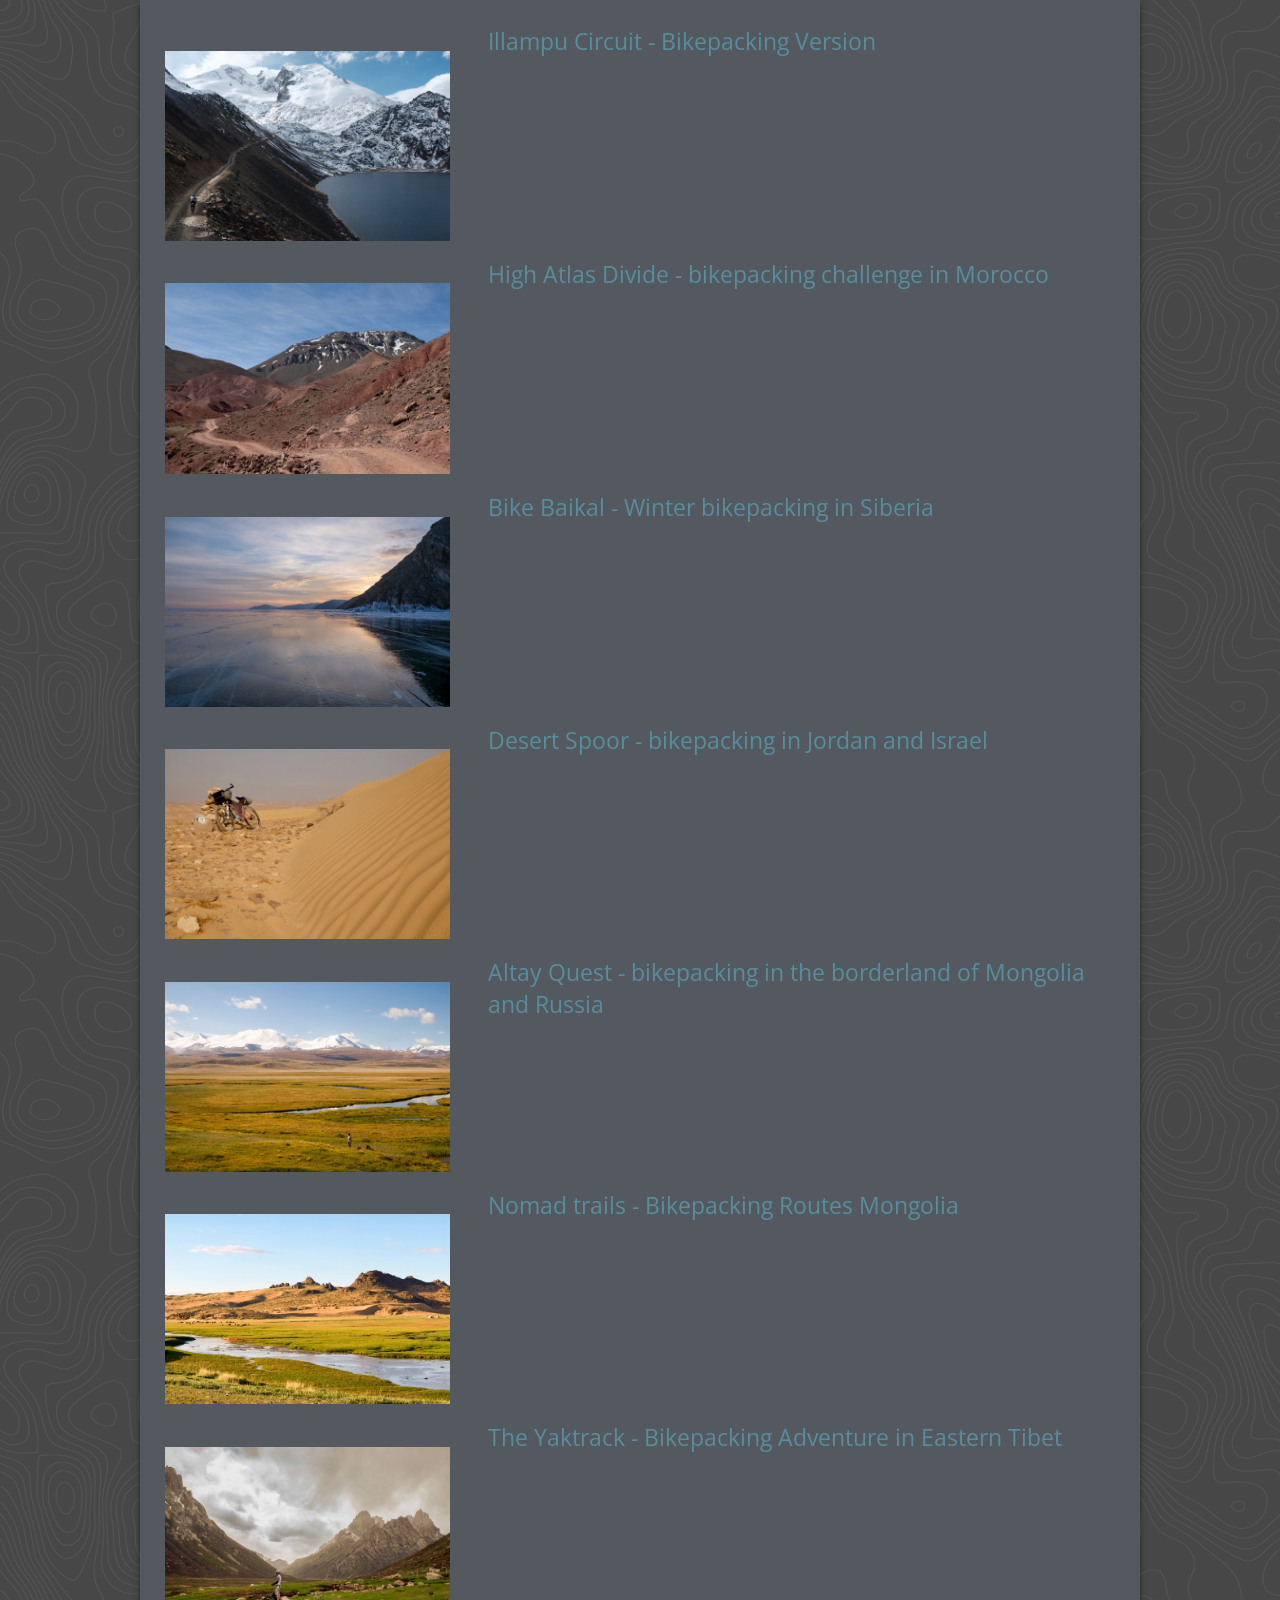
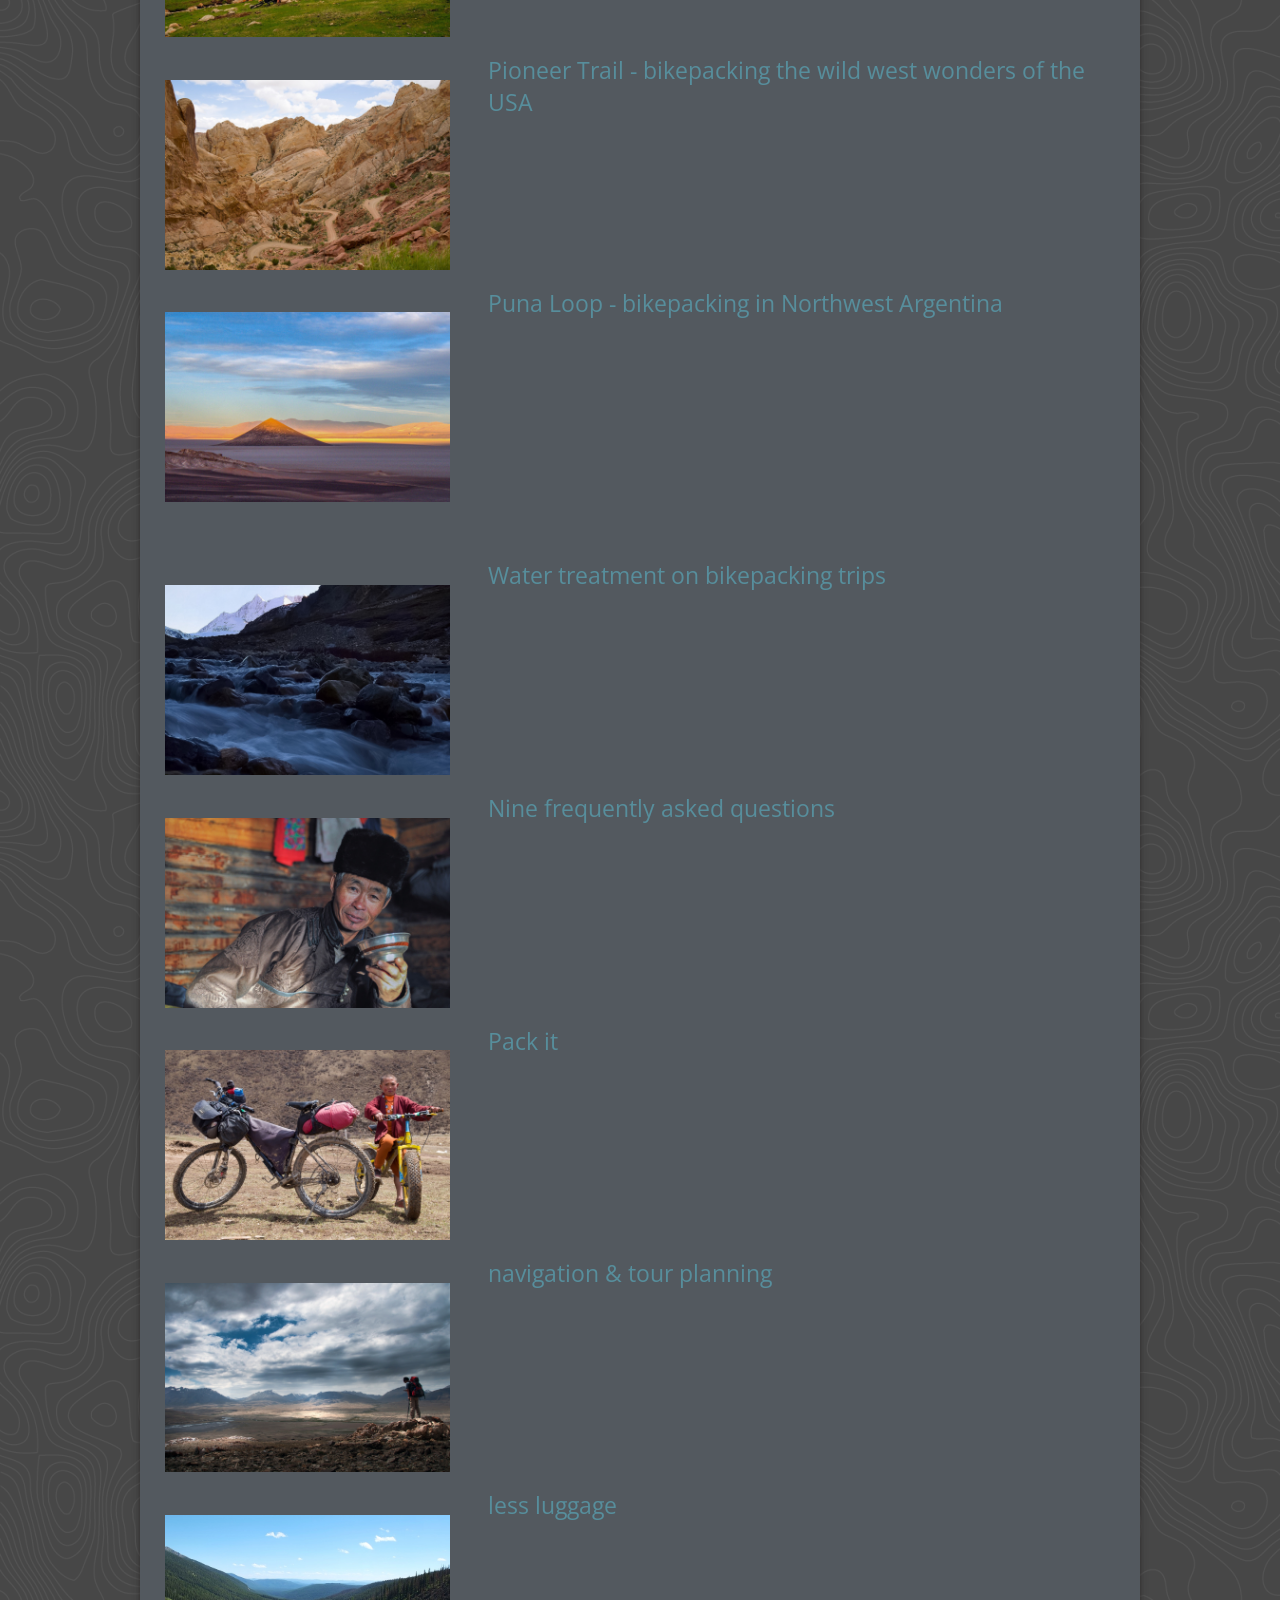
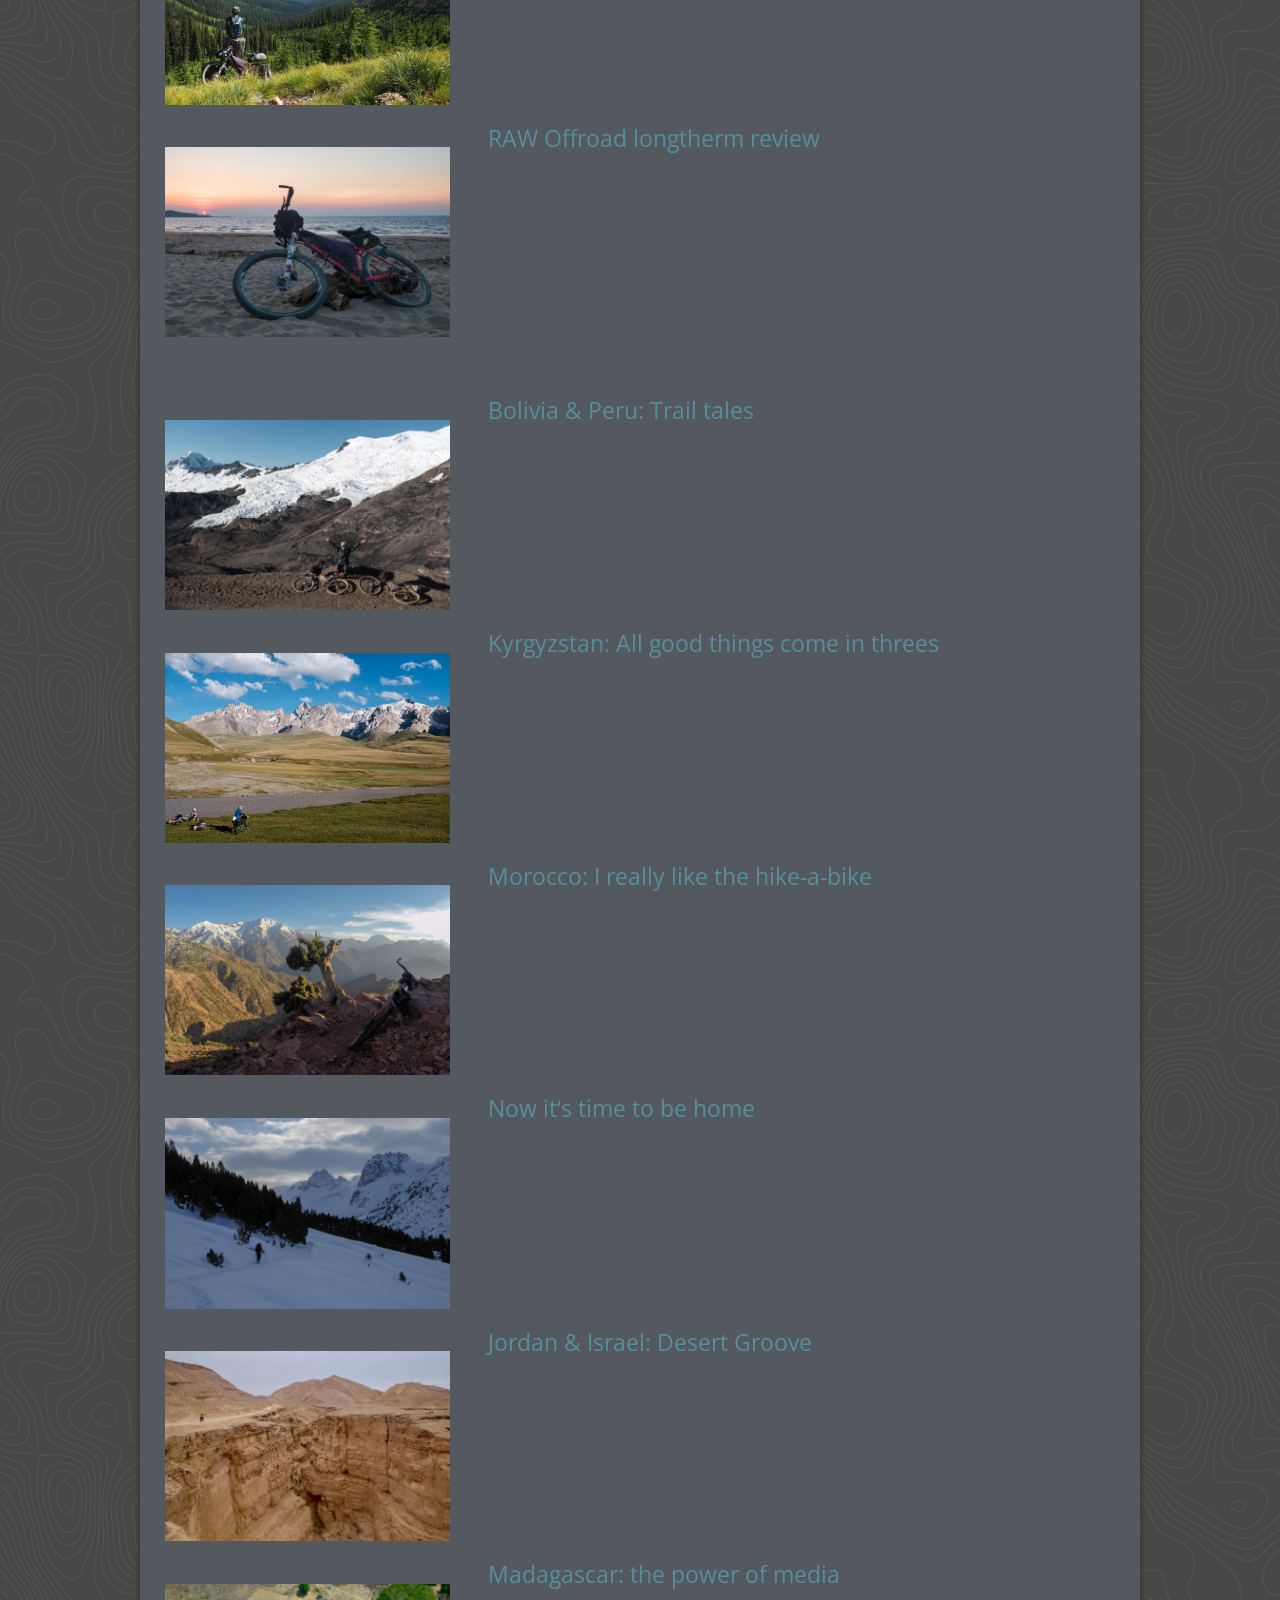
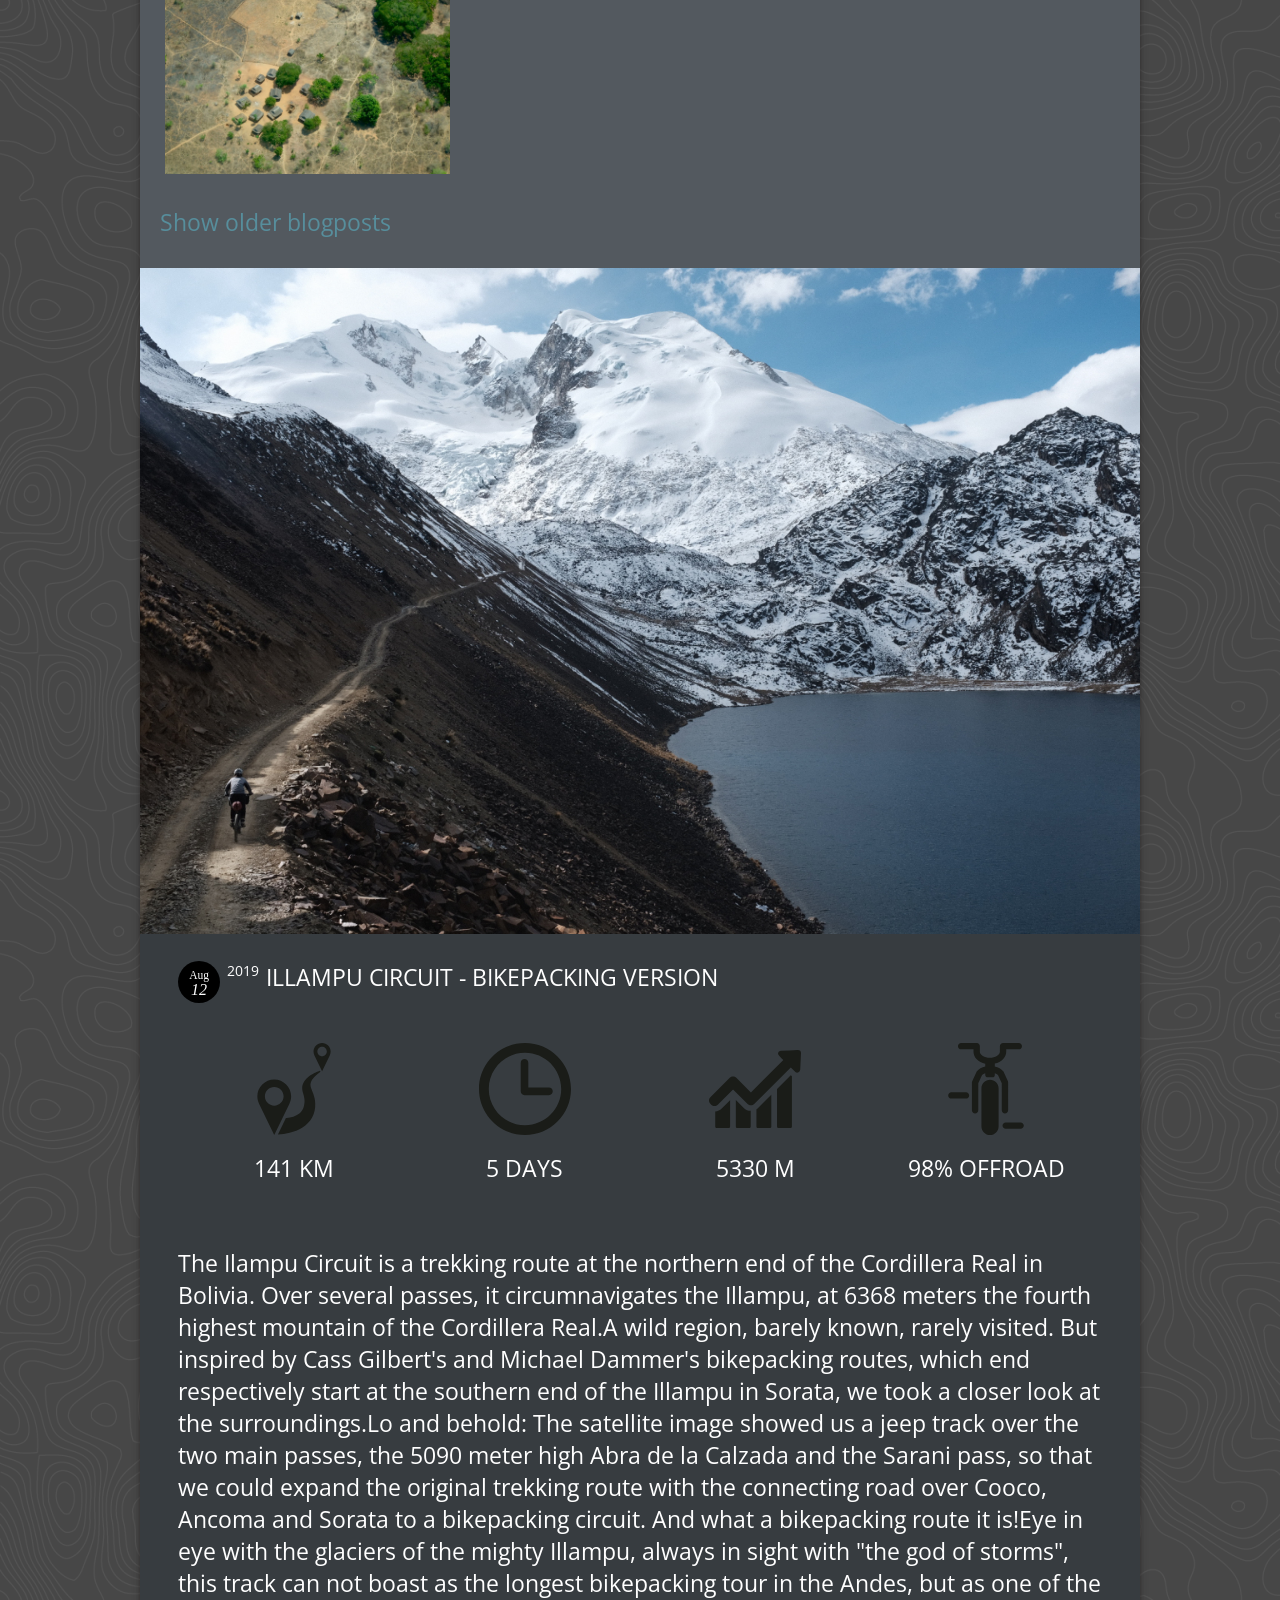
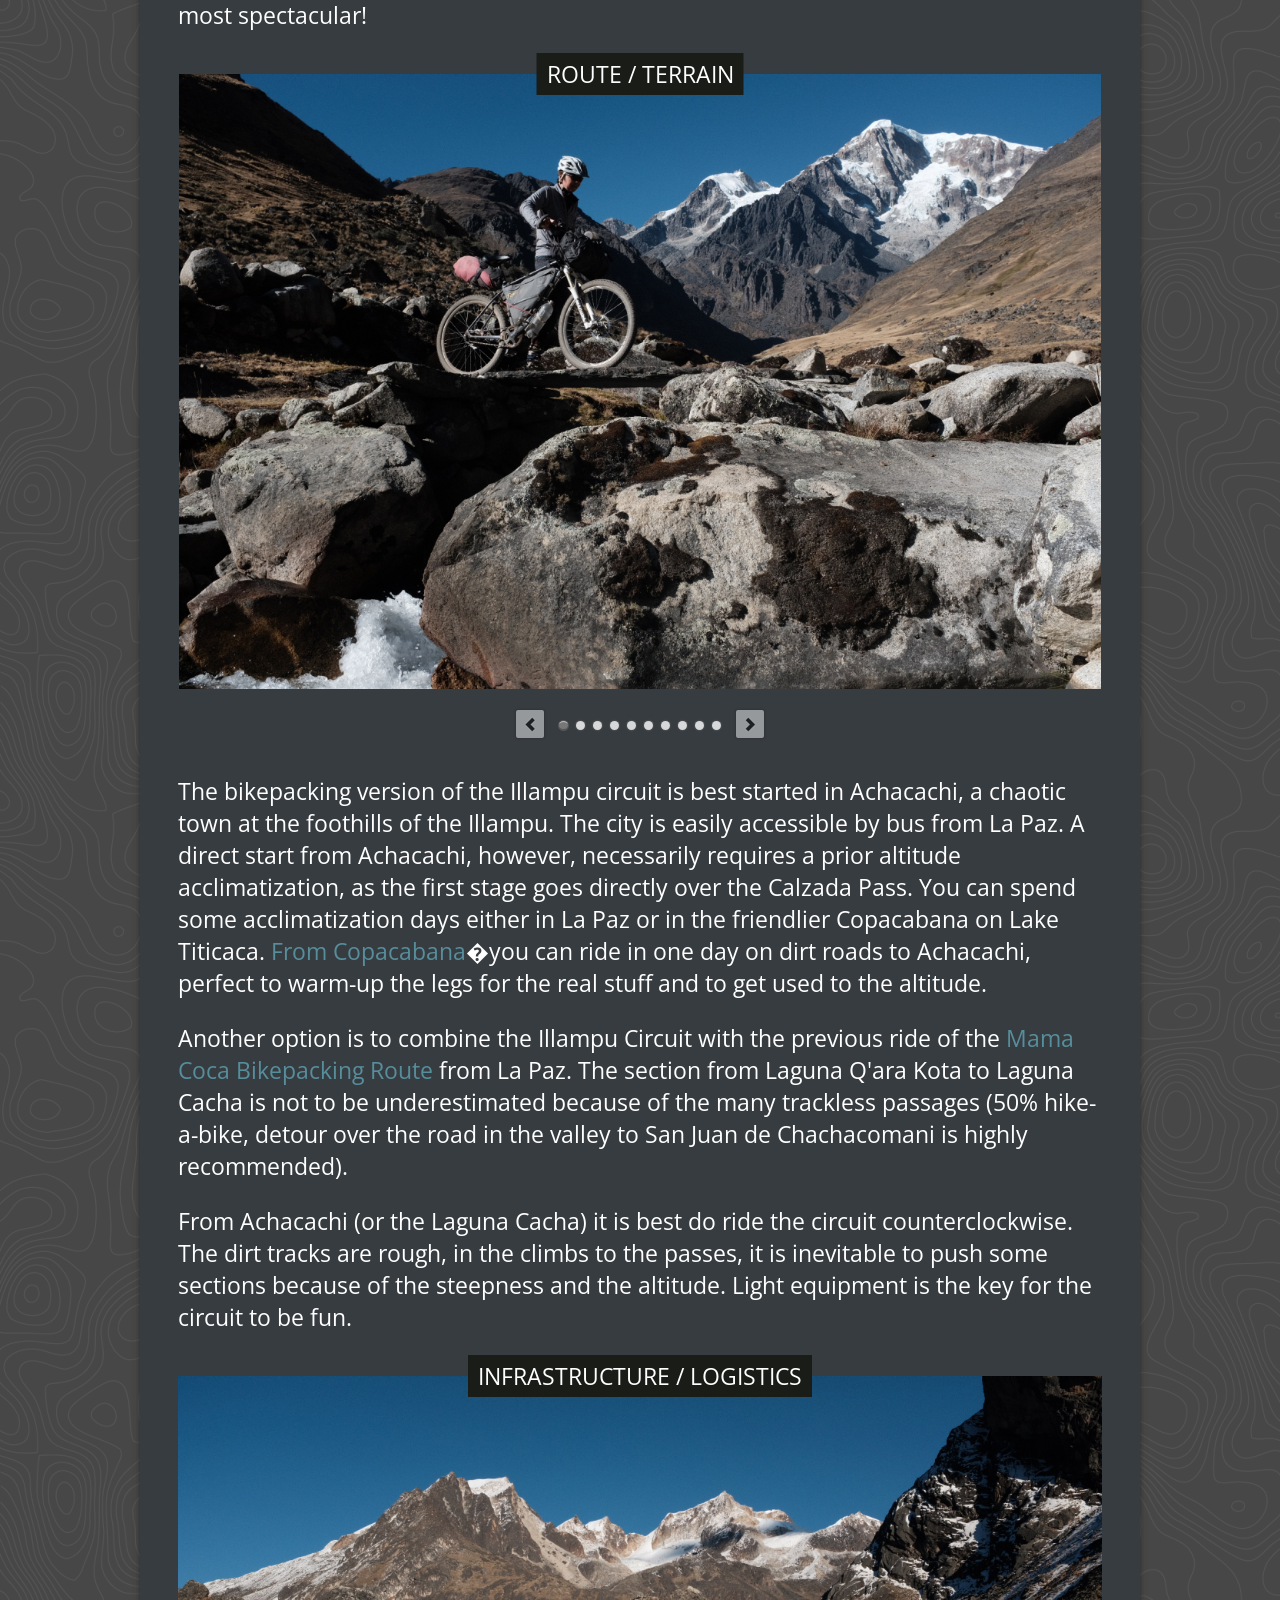
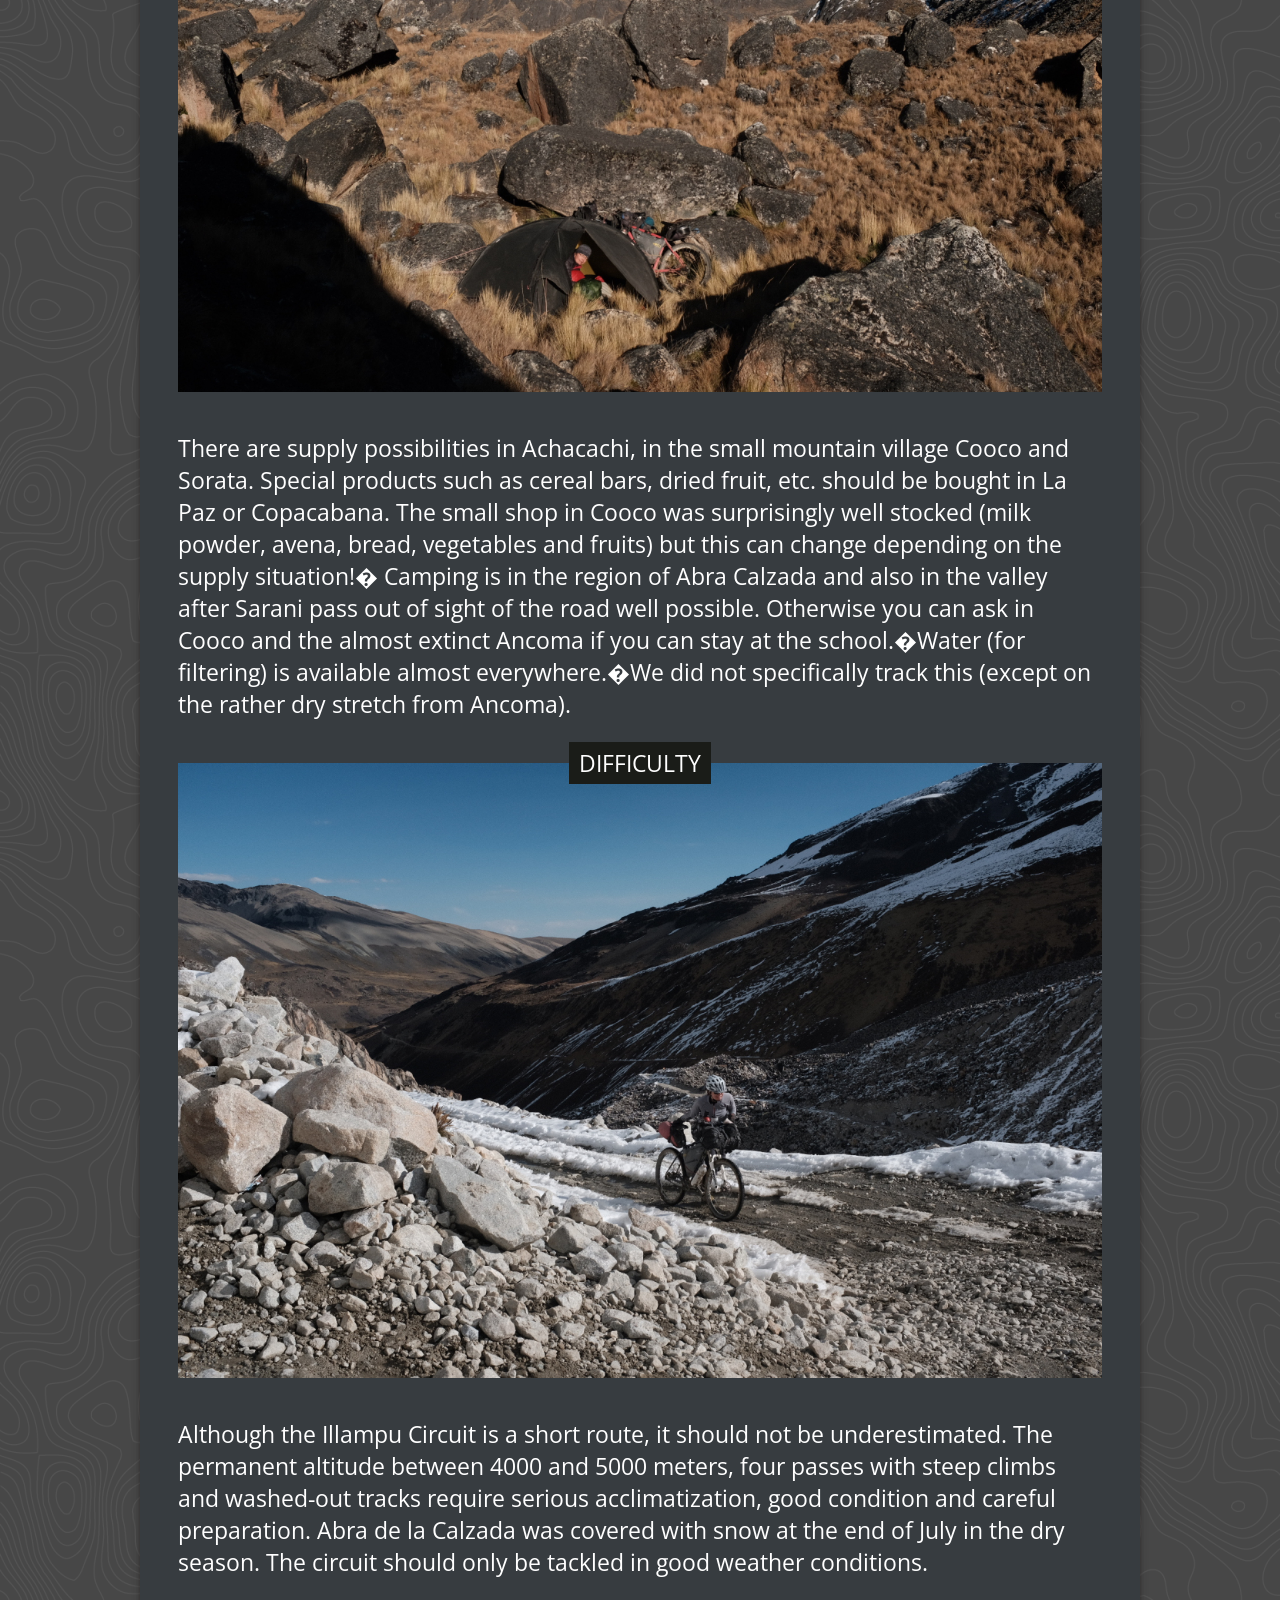
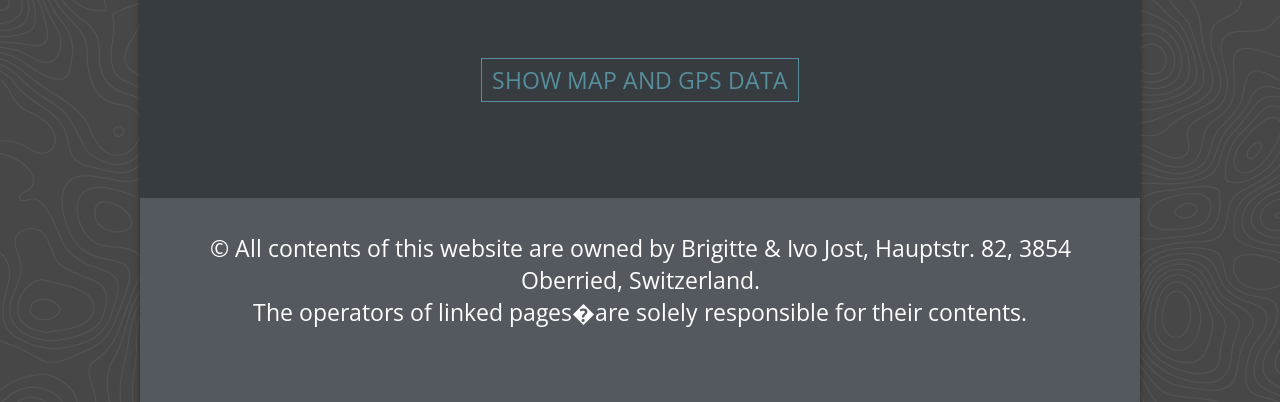
==== commit 0dd025a7: "Update index.html" ====
--- a/packground-en/bikepackingillampu.html/index.html
+++ b/packground-en/bikepackingillampu.html/index.html
@@ -22,84 +22,7 @@
 <body id="top" class="mac safari webkit sf17">
 
       
-    <div id="wrapper">
-
-                        <header id="header">
-            <div class="inside">
-              
-<div class="mod_article first last block" id="menu">
-
-  
-  
-<!-- indexer::stop -->
-<script>
-    function loadTabControl_3429() {
-        window.TC_3429 = new Array();
-        i = 0;
-        $$('#tabcontrol_3429').each(function(s) {
-            i++;
-            elements = s.getElements('.tabs');
-            if(elements.length){
-                var tcControl = new TabControl(s, {
-                                                            delay: 2500,
-                                        tab_remember: 0,
-                    tab_cookiename: 'tabcontrollcookie-3429',
-                    tab_control: 'tabcontrol_3429',
-                    behaviour: 'click',
-                    tabs: s.getElements('.tabs'),
-                    panes: s.getElements('.panes'),
-                    selectedClass: 'selected',
-                    hoverClass: 'hover'
-                                        
-                });
-
-                window.addEvent("hashchange",function(){
-                    tcControl.onTabHashChange();
-                });
-
-                window.TC_3429[i] = tcControl;
-            }
-        });
-    }
-
-    /*
-     * Bootstrap
-     */
-    (function($) {
-        window.addEvent('domready', loadTabControl_3429);
-    })(document.id);
-</script>
-<!-- indexer::continue -->
-
-<div id="tabcontrol_3429" class="ce_tabcontrol first block">
-
-    
-<div class="tabcontrol_tabs block">
-    <ul>
-                    <li class="tabs tab_0" id="3429_0"><i class="material-icons">star</i></li>
-                    <li class="tabs tab_1" id="3429_1">Routes</li>
-                    <li class="tabs tab_2" id="3429_2">Packground</li>
-                    <li class="tabs tab_3" id="3429_3">Blog</li>
-                    <li class="tabs tab_4" id="3429_4"><a href="http://www.bikepackground.com/en"><i class="material-icons">home</i></a></li>
-                    <li class="tabs tab_5" id="3429_5"><a href="http://www.bikepackground.com/en.html#contact"><i class="material-icons">mail</i></a></li>
-                    <li class="tabs tab_6" id="3429_6"><a href="http://www.bikepackground.com">DE</a></li>
-            </ul>
-</div>
-
-<div class="tabcontrol_panes block">
-			<div class="ce_tabcontrol_pane pane_1 block" id="pane_3430_1">
-
-			<div class="panes"><div>
-
-<div id="path">�packground-en > Illampu Circuit - Bikepacking Version</div>
-		</div></div>
-
-		</div>
-		<div class="ce_tabcontrol_pane pane_2 block" id="pane_3433_2">
-
-			<div class="panes"><div>
-
-<!-- indexer::stop -->
+
 <div class="mod_newslist menu block">
 
   
@@ -373,7 +296,7 @@
 <img src="images/distance.svg" width="512" height="512" alt="">
 </figure>
   
-<h1 style="text-align: center;">141�km</h1>  
+<h1 style="text-align: center;">141 km</h1>  
   
   
   
@@ -395,7 +318,7 @@
 <img src="images/time.svg" width="512" height="512" alt="">
 </figure>
   
-<h1 style="text-align: center;">5�days</h1>  
+<h1 style="text-align: center;">5 days</h1>  
   
   
   
@@ -417,7 +340,7 @@
 <img src="images/climb.svg" width="512" height="512" alt="">
 </figure>
   
-<h1 style="text-align: center;">5330�m</h1>  
+<h1 style="text-align: center;">5330 m</h1>  
   
   
   
@@ -450,7 +373,7 @@
 
 <div class="ce_text block">
 
-<p>The Ilampu Circuit is a trekking route at the northern end of the Cordillera Real in Bolivia. Over several passes, it circumnavigates the Illampu, at 6368 meters the fourth highest mountain of the Cordillera Real.<span class="Apple-converted-space">� </span>A wild region, barely known, rarely visited. But inspired by Cass Gilbert's and Michael Dammer's bikepacking routes, which end respectively start at the southern end of the Illampu in Sorata, we took a closer look at the surroundings.<span class="Apple-converted-space">� </span>Lo and behold: The satellite image showed us a jeep track over the two main passes, the 5090 meter high Abra de la Calzada and the Sarani pass, so that we could expand the original trekking route with the connecting road over Cooco, Ancoma and Sorata to a bikepacking circuit. And what a bikepacking route it is!<span class="Apple-converted-space">� </span>Eye in eye with the glaciers of the mighty Illampu, always in sight with "the god of storms", this track can not boast as the longest bikepacking tour in the Andes, but as one of the most spectacular!</p>
+<p>The Ilampu Circuit is a trekking route at the northern end of the Cordillera Real in Bolivia. Over several passes, it circumnavigates the Illampu, at 6368 meters the fourth highest mountain of the Cordillera Real.<span class="Apple-converted-space"></span>A wild region, barely known, rarely visited. But inspired by Cass Gilbert's and Michael Dammer's bikepacking routes, which end respectively start at the southern end of the Illampu in Sorata, we took a closer look at the surroundings.<span class="Apple-converted-space"></span>Lo and behold: The satellite image showed us a jeep track over the two main passes, the 5090 meter high Abra de la Calzada and the Sarani pass, so that we could expand the original trekking route with the connecting road over Cooco, Ancoma and Sorata to a bikepacking circuit. And what a bikepacking route it is!<span class="Apple-converted-space"></span>Eye in eye with the glaciers of the mighty Illampu, always in sight with "the god of storms", this track can not boast as the longest bikepacking tour in the Andes, but as one of the most spectacular!</p>
 
 </div>
 
@@ -715,7 +638,7 @@
 <img src="images/EB285A91-BE42-4BA9-B793-DFD4134B72EE.jpeg" width="1200" height="800" alt="">
 </figure>
   
-<p>Although the Illampu Circuit is a short route, it should not be underestimated.<span class="Apple-converted-space">� </span>The permanent altitude between 4000 and 5000 meters, four passes with steep climbs and washed-out tracks require serious acclimatization, good condition and careful preparation. Abra de la Calzada was covered with snow at the end of July in the dry season. The circuit should only be tackled in good weather conditions.</p>  
+<p>Although the Illampu Circuit is a short route, it should not be underestimated.<span class="Apple-converted-space"> </span>The permanent altitude between 4000 and 5000 meters, four passes with steep climbs and washed-out tracks require serious acclimatization, good condition and careful preparation. Abra de la Calzada was covered with snow at the end of July in the dry season. The circuit should only be tackled in good weather conditions.</p>  
   
   
   
@@ -751,7 +674,7 @@
   
 <div class="ce_text first last block" id="partner">
 
-<p style="text-align: center;">© All contents of this website are owned�by Brigitte &�Ivo Jost, Hauptstr. 82, 3854 Oberried, Switzerland. <br>The operators of linked pages�are solely responsible for their contents.</p>
+<p style="text-align: center;">© All contents of this website are owned by Brigitte & Ivo Jost, Hauptstr. 82, 3854 Oberried, Switzerland. <br>The operators of linked pages�are solely responsible for their contents.</p>
 
 </div>
 
@@ -875,4 +798,4 @@
 
 
 
-</body></html>+</body></html>
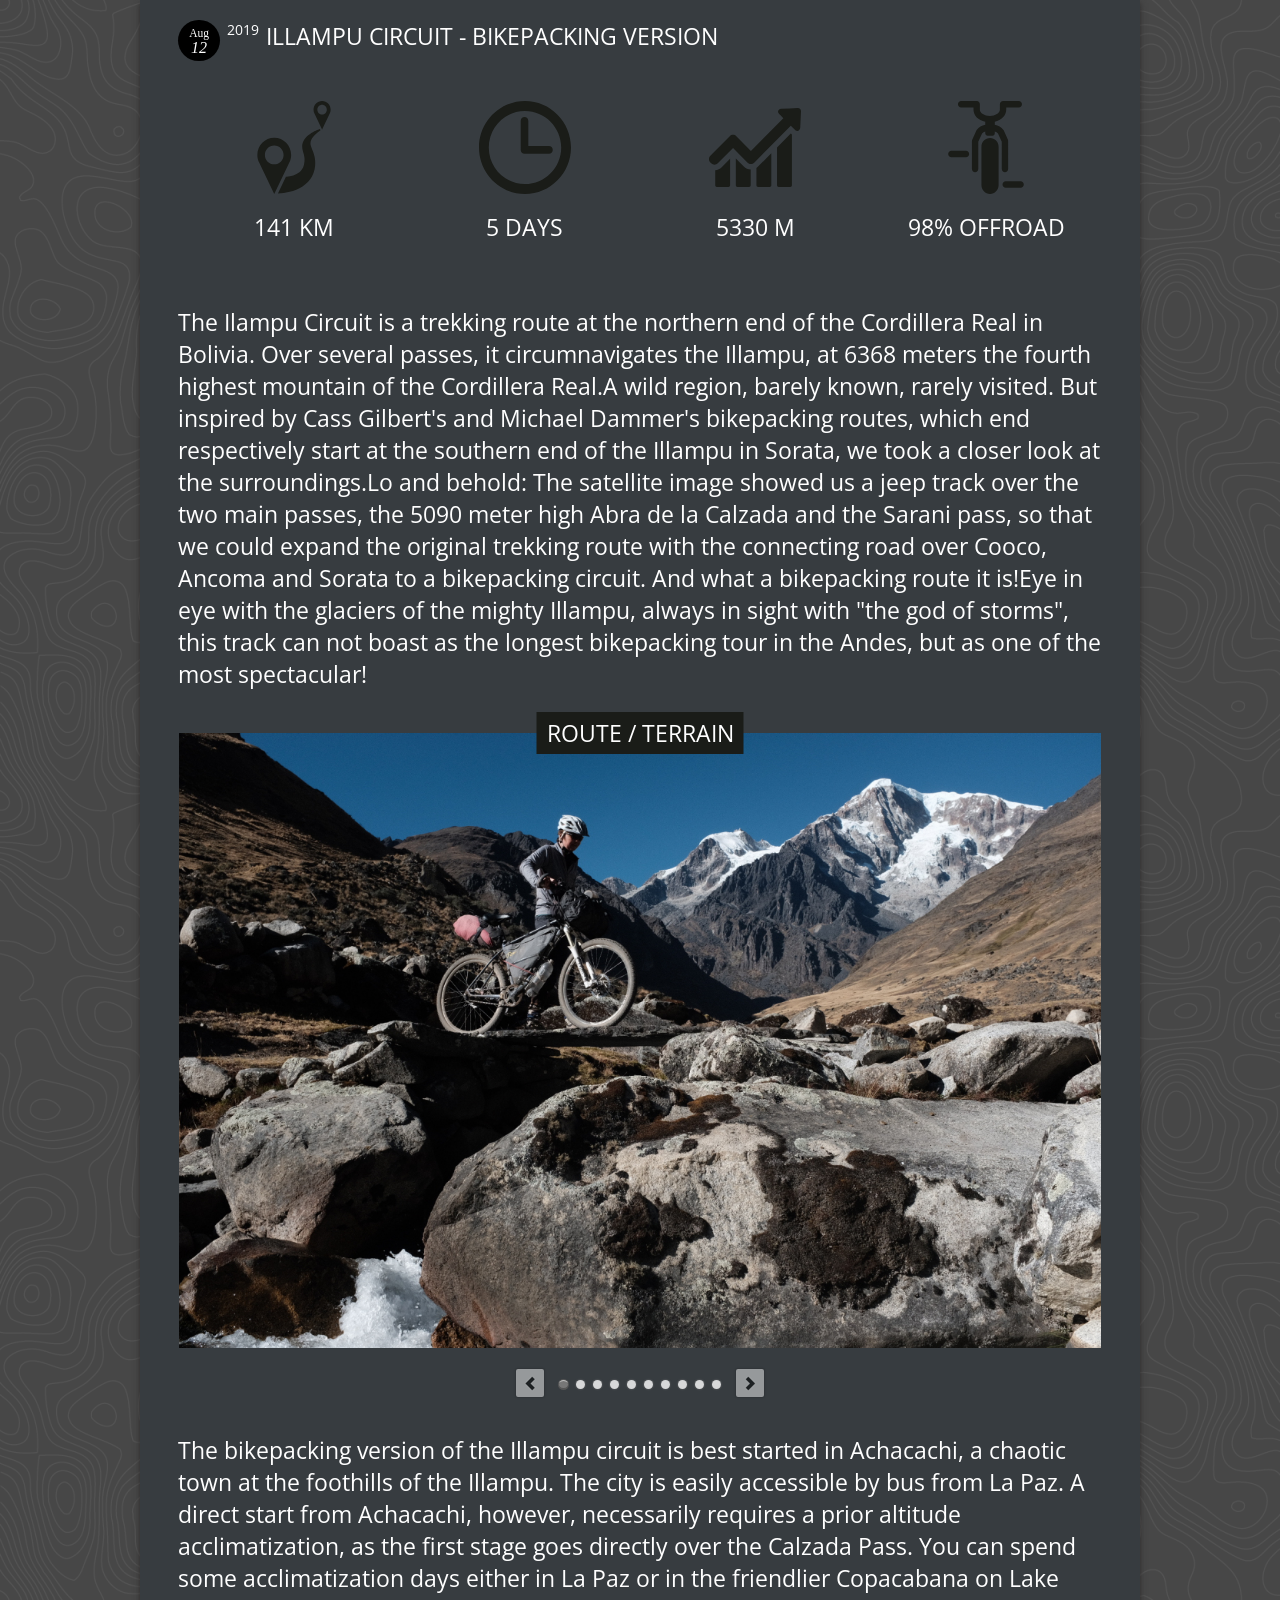
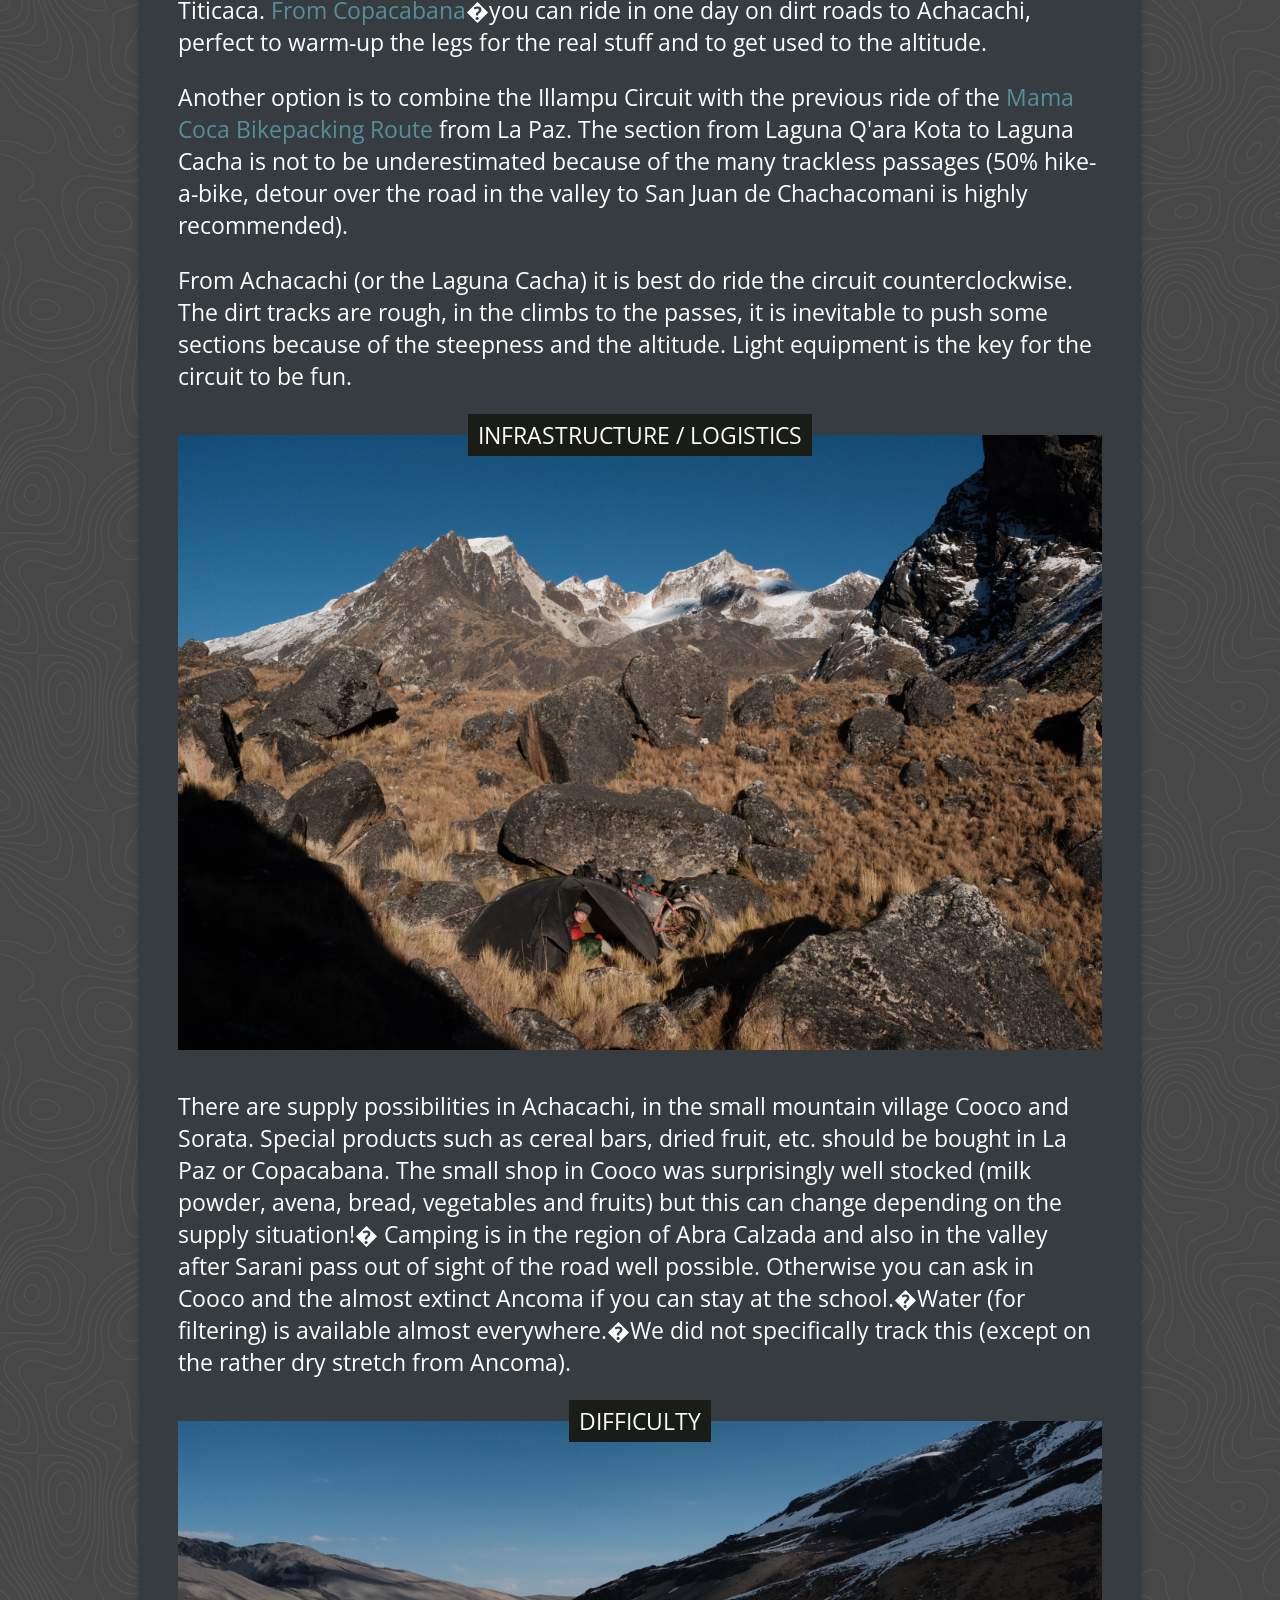
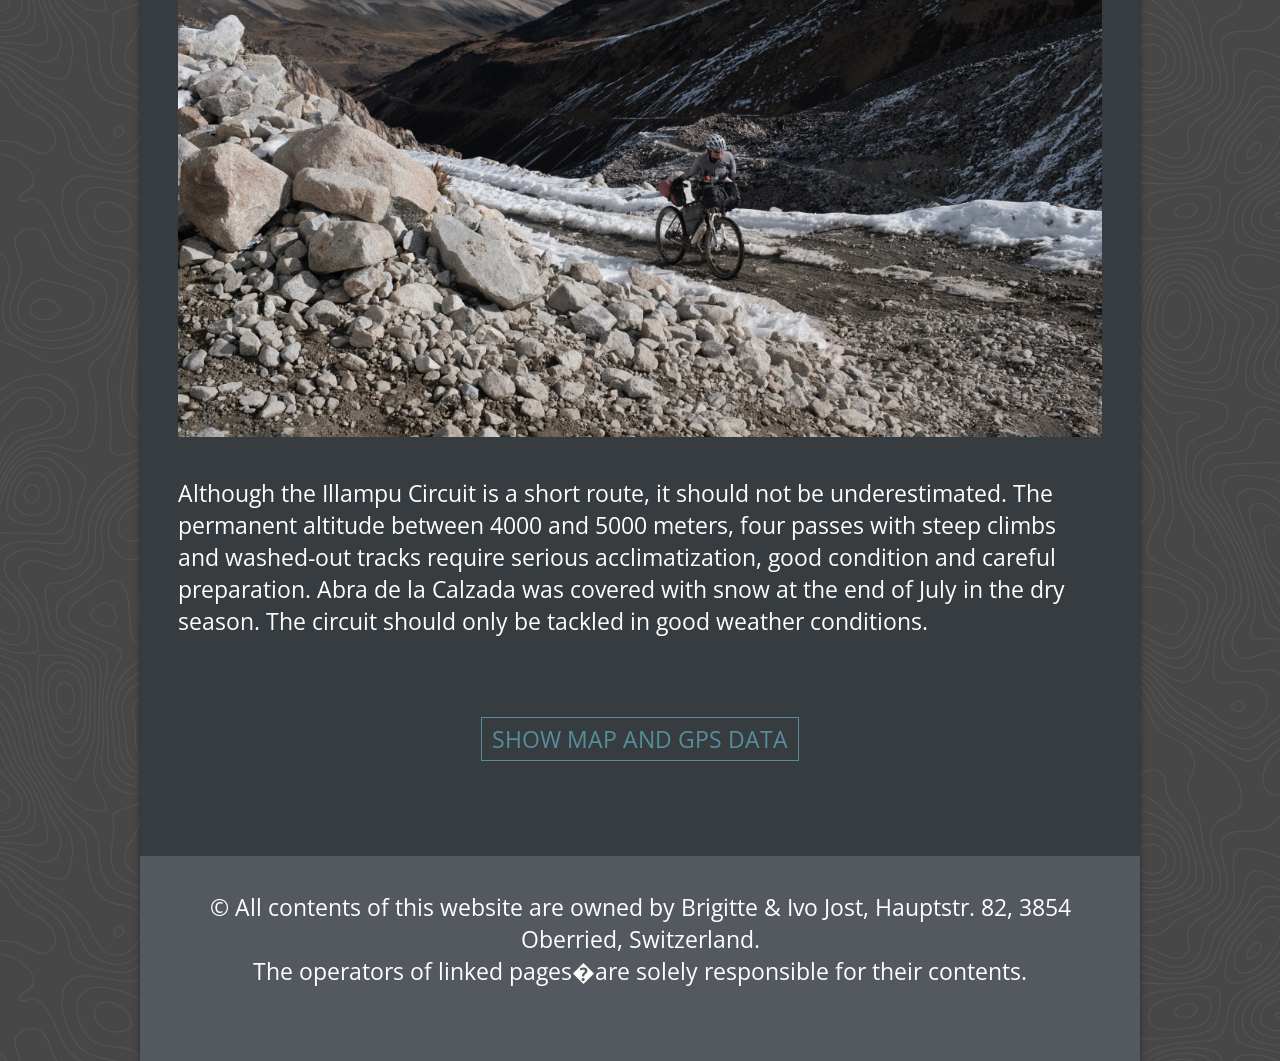
==== commit 7242b2c8: "Update index.html" ====
--- a/packground-en/bikepackingillampu.html/index.html
+++ b/packground-en/bikepackingillampu.html/index.html
@@ -21,242 +21,7 @@
 </head>
 <body id="top" class="mac safari webkit sf17">
 
-      
-
-<div class="mod_newslist menu block">
-
-  
-  
-      <div class="layout_simple arc_15 block first even">	
-	    <div class="image_container float_left">
-        <img src="images/ACF9641D-2558-41E4-A157-ECFCB120FAD9.jpeg" width="1200" height="800" alt="">
-    
-            </div>
-    <a href="packground-en/bikepackingillampu.html" title="Read the article: Illampu Circuit - Bikepacking Version">Illampu Circuit - Bikepacking Version</a></div>
-<div class="layout_simple arc_15 block odd">	
-	    <div class="image_container float_left">
-        <img src="images/fullsizeoutput_1a93.jpeg" width="1196" height="800" alt="">
-    
-            </div>
-    <a href="packground-en/bikepackingmorocco.html" title="Read the article: High Atlas Divide - bikepacking challenge in Morocco">High Atlas Divide - bikepacking challenge in Morocco</a></div>
-<div class="layout_simple arc_15 block even">	
-	    <div class="image_container float_left">
-        <img src="images/A04EE611-B21C-42DA-A8A2-5D193B56008E.jpeg" width="1200" height="800" alt="">
-    
-            </div>
-    <a href="packground-en/icebikebaikal.html" title="Read the article: Bike Baikal - Winter bikepacking in Siberia">Bike Baikal - Winter bikepacking in Siberia</a></div>
-<div class="layout_simple arc_15 block odd">	
-	    <div class="image_container float_left">
-        <img src="images/fullsizeoutput_15.jpeg" width="1200" height="800" alt="">
-    
-            </div>
-    <a href="packground-en/desertbikepacking.html" title="Read the article: Desert Spoor - bikepacking in Jordan and Israel">Desert Spoor - bikepacking in Jordan and Israel</a></div>
-<div class="layout_simple arc_15 block even">	
-	    <div class="image_container float_left">
-        <img src="images/file-75D3B557-8F94-4BAA-A760-8DBAF74F0EA7-1706-000008CBE8310DBD.jpg" width="1400" height="933" alt="">
-    
-            </div>
-    <a href="packground-en/bikepackingaltay.html" title="Read the article: Altay Quest - bikepacking in the borderland of Mongolia and Russia">Altay Quest - bikepacking in the borderland of Mongolia and Russia</a></div>
-<div class="layout_simple arc_15 block odd">	
-	    <div class="image_container float_left">
-        <img src="images/transmongolia-9.jpg" width="1400" height="933" alt="">
-    
-            </div>
-    <a href="packground-en/mongoliatrails.html" title="Read the article: Nomad trails - Bikepacking Routes Mongolia">Nomad trails - Bikepacking Routes Mongolia</a></div>
-<div class="layout_simple arc_15 block even">	
-	    <div class="image_container float_left">
-        <img src="images/IMG_0018.jpg" width="1200" height="800" alt="">
-    
-            </div>
-    <a href="packground-en/theyaktrack.html" title="Read the article: The Yaktrack - Bikepacking Adventure in Eastern Tibet">The Yaktrack - Bikepacking Adventure in Eastern Tibet</a></div>
-<div class="layout_simple arc_15 block odd">	
-	    <div class="image_container float_left">
-        <img src="images/IMG_3032.JPG" width="1200" height="800" alt="">
-    
-            </div>
-    <a href="packground-en/utahtrails.html" title="Read the article: Pioneer Trail - bikepacking the wild west wonders of the USA">Pioneer Trail - bikepacking the wild west wonders of the USA</a></div>
-<div class="layout_simple arc_15 block last even">	
-	    <div class="image_container float_left">
-        <img src="images/anden-2015-857.jpg" width="1200" height="800" alt="">
-    
-            </div>
-    <a href="packground-en/thepunaloop.html" title="Read the article: Puna Loop - bikepacking in Northwest Argentina">Puna Loop - bikepacking in Northwest Argentina</a></div>
-      
-
-</div>
-<!-- indexer::continue -->
-
-		</div></div>
-
-		</div>
-		<div class="ce_tabcontrol_pane pane_3 block" id="pane_3436_3">
-
-			<div class="panes"><div>
-
-<!-- indexer::stop -->
-<div class="mod_newslist menu block">
-
-  
-  
-      <div class="layout_simple arc_15 block first even">	
-	    <div class="image_container float_left">
-        <img src="images/1F981971-217B-4780-AA8C-C06A4616DDAA.jpeg" width="1200" height="800" alt="">
-    
-            </div>
-    <a href="packground-en/watertreatment.html" title="Read the article: Water treatment on bikepacking trips">Water treatment on bikepacking trips</a></div>
-<div class="layout_simple arc_15 block odd">	
-	    <div class="image_container float_left">
-        <img src="images/faq-4.jpg" width="1200" height="800" alt="">
-    
-            </div>
-    <a href="packground-en/faq.html" title="Read the article: Nine frequently asked questions">Nine frequently asked questions</a></div>
-<div class="layout_simple arc_15 block even">	
-	    <div class="image_container float_left">
-        <img src="images/tibet-200.jpg" width="1200" height="800" alt="">
-    
-            </div>
-    <a href="packground-en/pack.html" title="Read the article: Pack it">Pack it</a></div>
-<div class="layout_simple arc_15 block odd">	
-	    <div class="image_container float_left">
-        <img src="images/IMG_CE990955.JPG" width="1200" height="797" alt="">
-    
-            </div>
-    <a href="packground-en/tourplanning.html" title="Read the article: navigation & tour planning">navigation & tour planning</a></div>
-<div class="layout_simple arc_15 block even">	
-	    <div class="image_container float_left">
-        <img src="images/Bild%20126.jpg" width="780" height="520" alt="">
-    
-            </div>
-    <a href="packground-en/luggage.html" title="Read the article: less luggage">less luggage</a></div>
-<div class="layout_simple arc_15 block last odd">	
-	    <div class="image_container float_left">
-        <img src="images/IMG_D0CD0966.JPG" width="1200" height="800" alt="">
-    
-            </div>
-    <a href="packground-en/bike.html" title="Read the article: RAW Offroad longtherm review">RAW Offroad longtherm review</a></div>
-      
-
-</div>
-<!-- indexer::continue -->
-
-		</div></div>
-
-		</div>
-		<div class="ce_tabcontrol_pane pane_4 block" id="pane_3439_4">
-
-			<div class="panes"><div>
-
-<!-- indexer::stop -->
-<div class="mod_newslist menu block">
-
-  
-  
-      <div class="layout_simple arc_5 block first even">	
-	    <div class="image_container float_left">
-        <img src="images/0DD64166-2AB7-4471-90D6-79C98A3E9C07.jpeg" width="1200" height="800" alt="">
-    
-            </div>
-    <a href="blog/boliviatraletales.html" title="Read the article: Bolivia & Peru: Trail tales">Bolivia & Peru: Trail tales</a></div>
-<div class="layout_simple arc_5 block odd">	
-	    <div class="image_container float_left">
-        <img src="images/2018-07-20%2022.06.54.jpg" width="1776" height="1184" alt="">
-    
-            </div>
-    <a href="blog/kyrgyzstan.html" title="Read the article: Kyrgyzstan: All good things come in threes">Kyrgyzstan: All good things come in threes</a></div>
-<div class="layout_simple arc_5 block even">	
-	    <div class="image_container float_left">
-        <img src="images/GOPR0934.jpg" width="1200" height="800" alt="">
-    
-            </div>
-    <a href="blog/morocco.html" title="Read the article: Morocco: I really like the hike-a-bike">Morocco: I really like the hike-a-bike</a></div>
-<div class="layout_simple arc_5 block odd">	
-	    <div class="image_container float_left">
-        <img src="images/83928D7C-E022-41D0-B79F-B073A95371F1.jpeg" width="1196" height="800" alt="">
-    
-            </div>
-    <a href="blog/now-its-time-to-be-home.html" title="Read the article: Now it‘s time to be home">Now it‘s time to be home</a></div>
-<div class="layout_simple arc_5 block even">	
-	    <div class="image_container float_left">
-        <img src="images/IMG_0006.JPG" width="1200" height="800" alt="">
-    
-            </div>
-    <a href="blog/jordan-israel.html" title="Read the article: Jordan & Israel: Desert Groove">Jordan & Israel: Desert Groove</a></div>
-<div class="layout_simple arc_5 block last odd">	
-	    <div class="image_container float_left">
-            <a href="http://www.bikepackground.com/berichte/madagaskar-reisen.html" title="">
-        <img src="images/56037F21-EFB9-44ED-8CFC-EEAD5DF4B772.jpeg" width="1200" height="800" alt="">
-    
-            </a>
-            </div>
-    <a href="blog/madagascar-travel.html" title="Read the article: Madagascar: the power of media">Madagascar: the power of media</a></div>
-      
-
-</div>
-<!-- indexer::continue -->
-
-<div class="ce_hyperlink menu block">
-
-  
-  
-    <a href="http://www.bikepackground.com/blog/list.html" class="hyperlink_txt" title="Show older blogposts" rel="">Show older blogposts</a>
-  
-
-</div>
-
-		</div></div>
-
-		</div>
-
-	</div>
-
-</div>
-
-  
-</div>
-            </div>
-          </header>
-              
-      
-              <div id="container">
-
-                      <div id="main">
-              <div class="inside">
-                
-<div class="mod_article first block" id="newsreader-266">
-
-  
-  
-<div class="mod_newsreader block">
-
-  
-  
-  
-
-<div class="theaserimg">
-
-    <div class="ce_image">
-    <figure class="image_container">
-
-      
-
-<img src="images/ACF9641D-2558-41E4-A157-ECFCB120FAD9.jpeg" width="1200" height="800" alt="">
-
-
-
-    </figure>
-    </div>
-   
-
-</div>
-  <!-- indexer::stop -->
-  <p class="back"><a href="javascript:history.go(-1)" title="Go back">Go back</a></p>
-  <!-- indexer::continue -->
-
-  
-
-</div>
-
-<div class="mod_newsreader dark block">
+      <div class="mod_newsreader dark block">
 
   
   
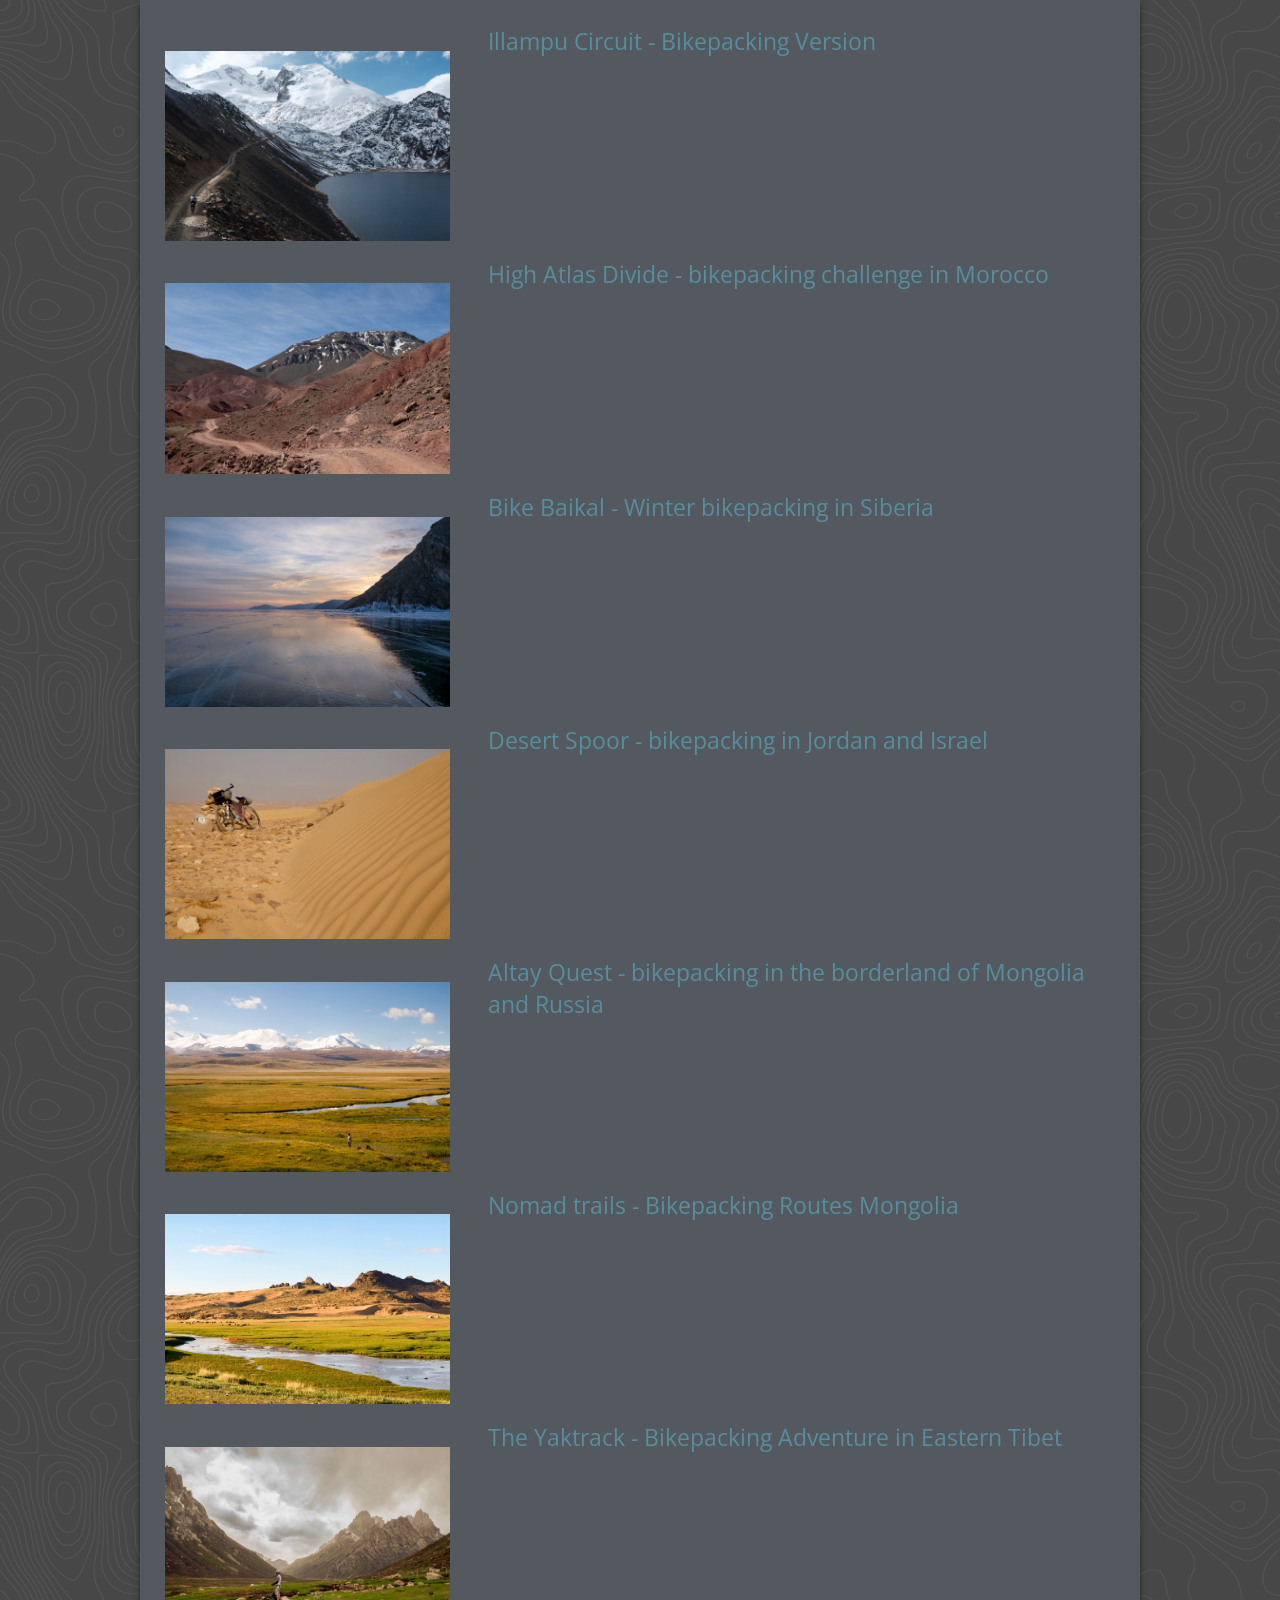
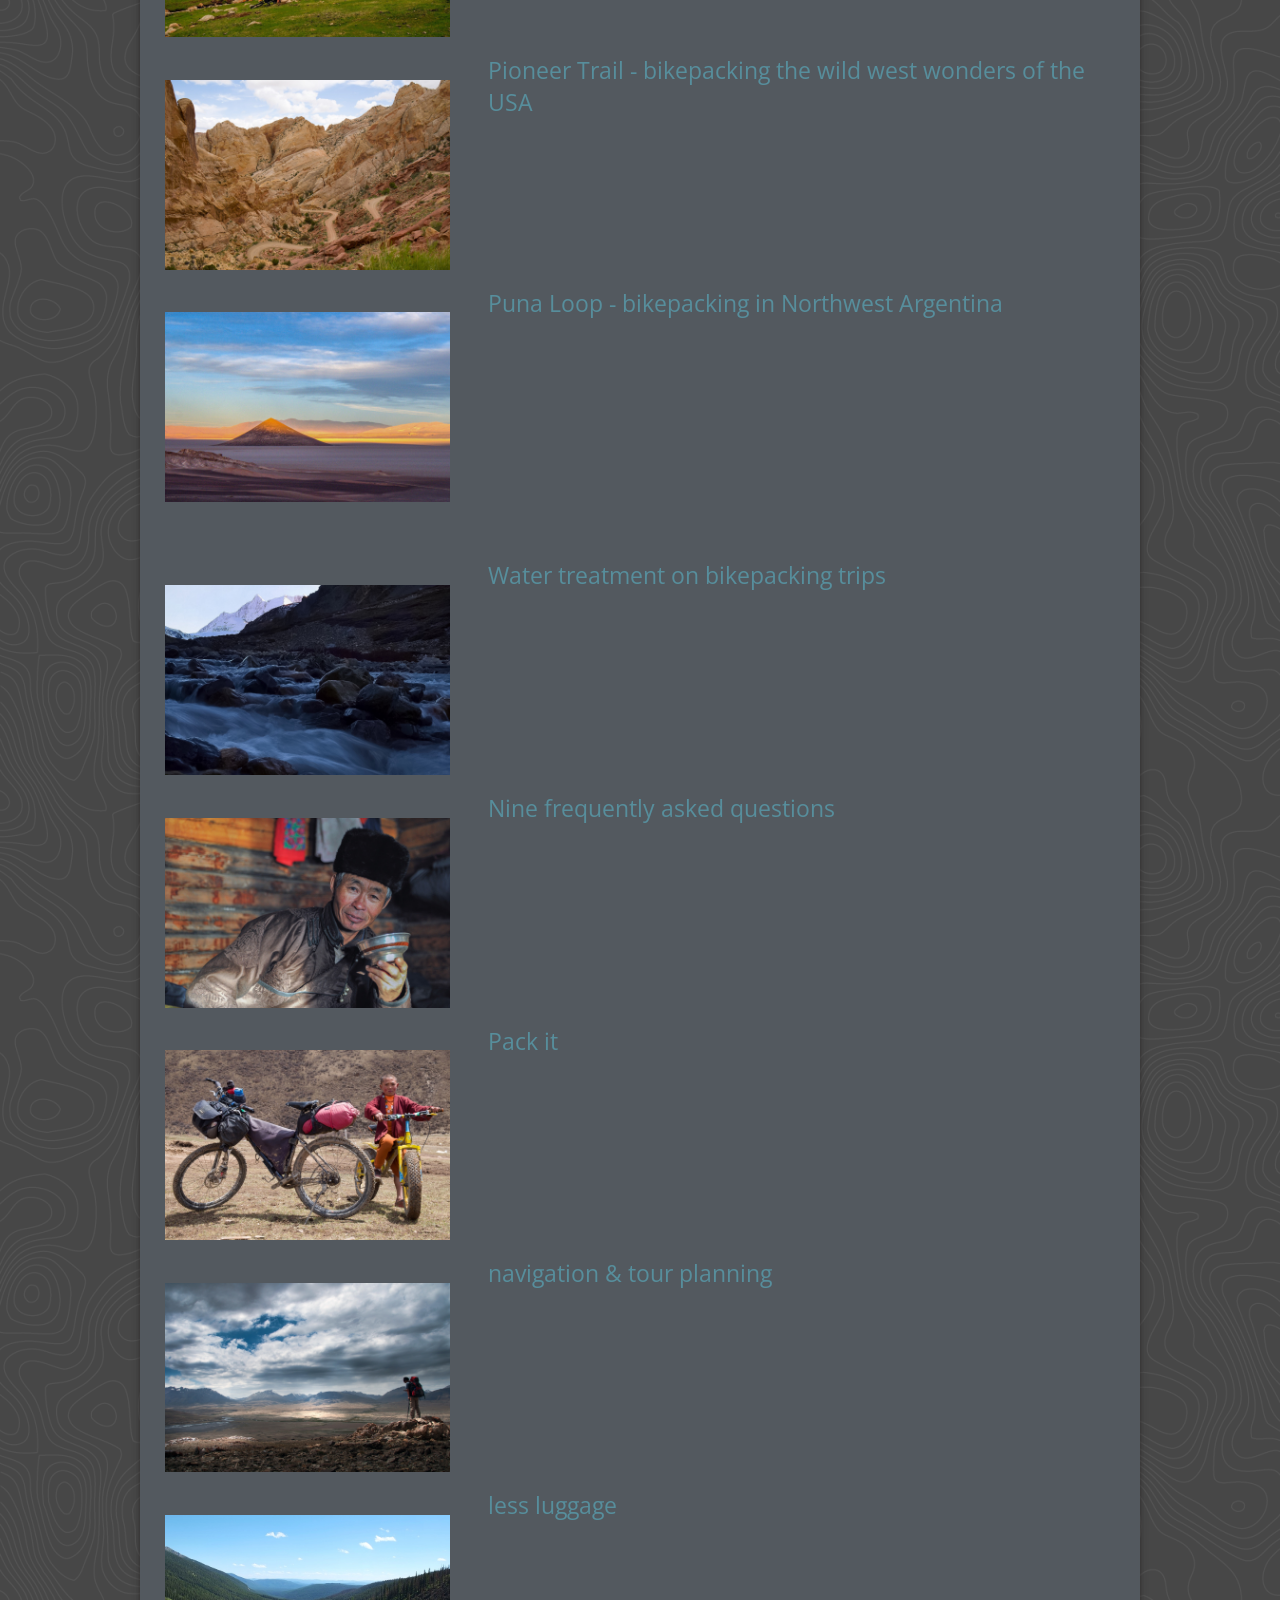
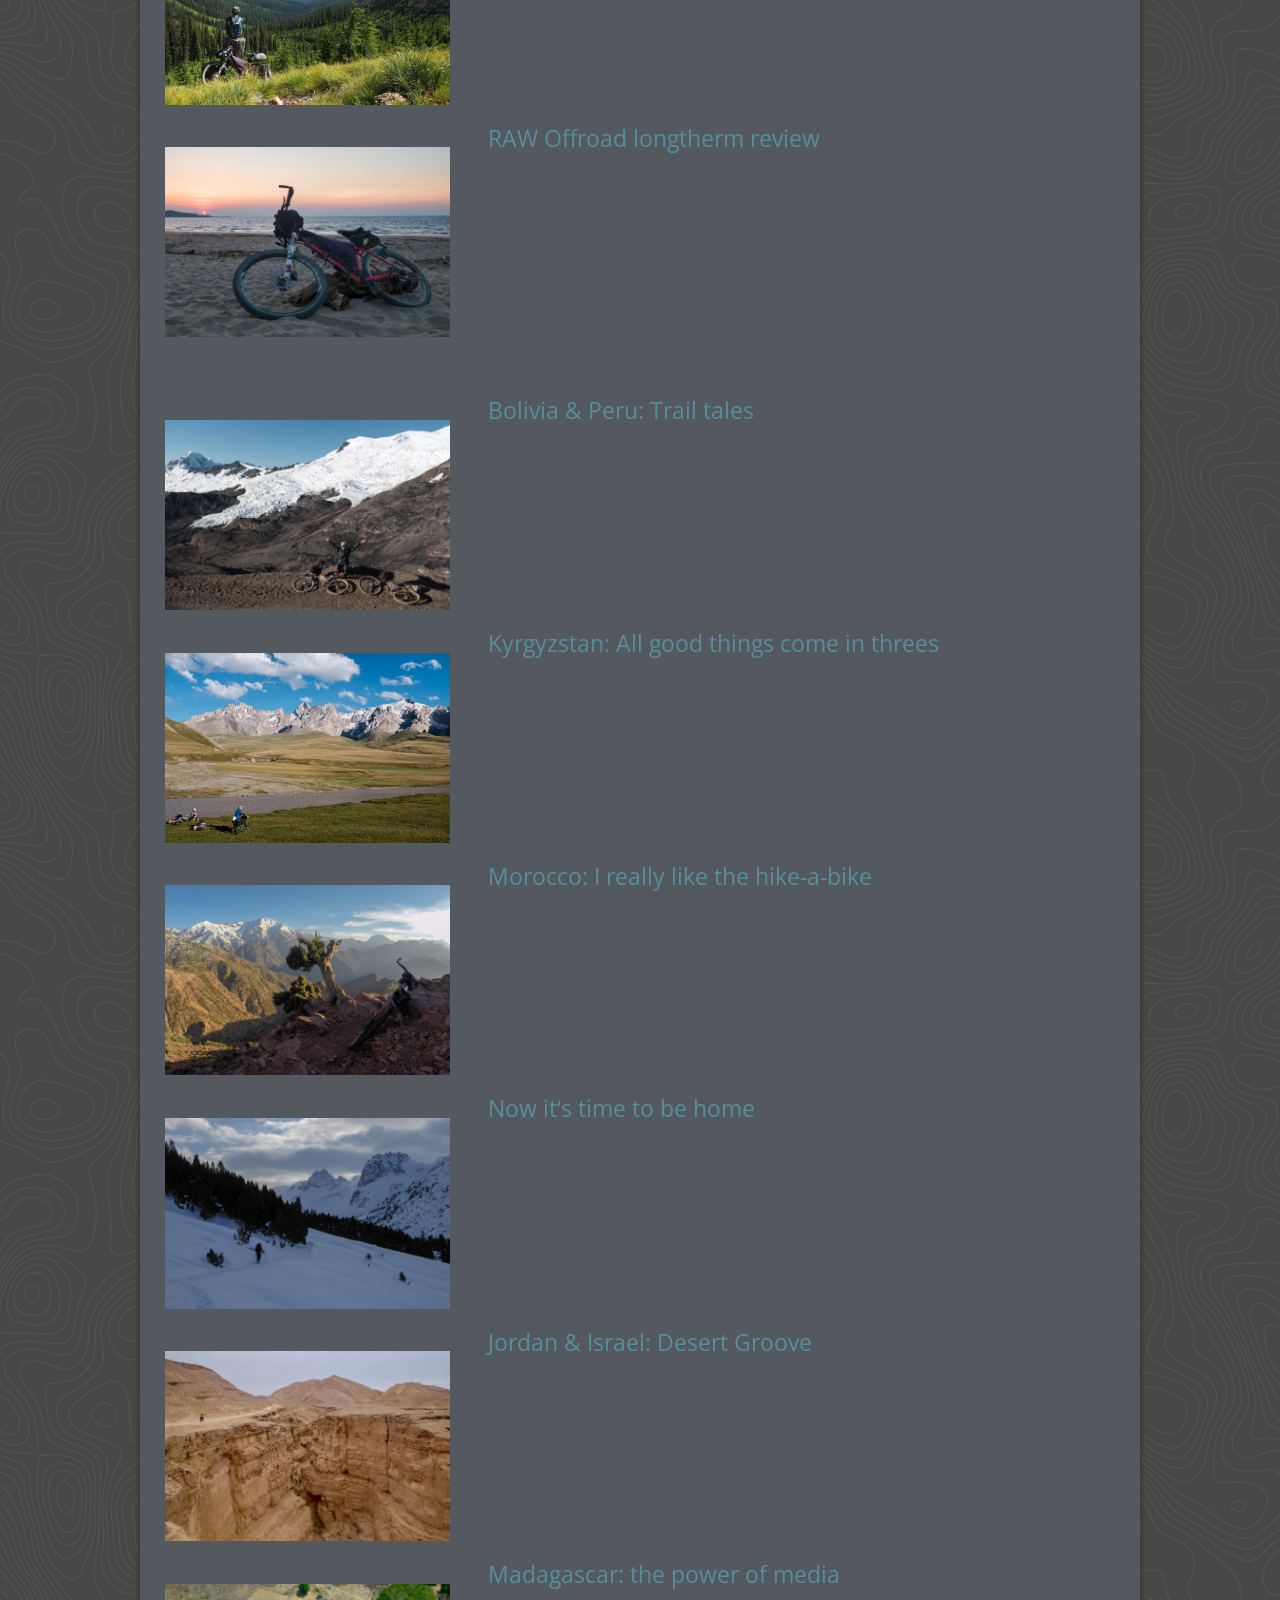
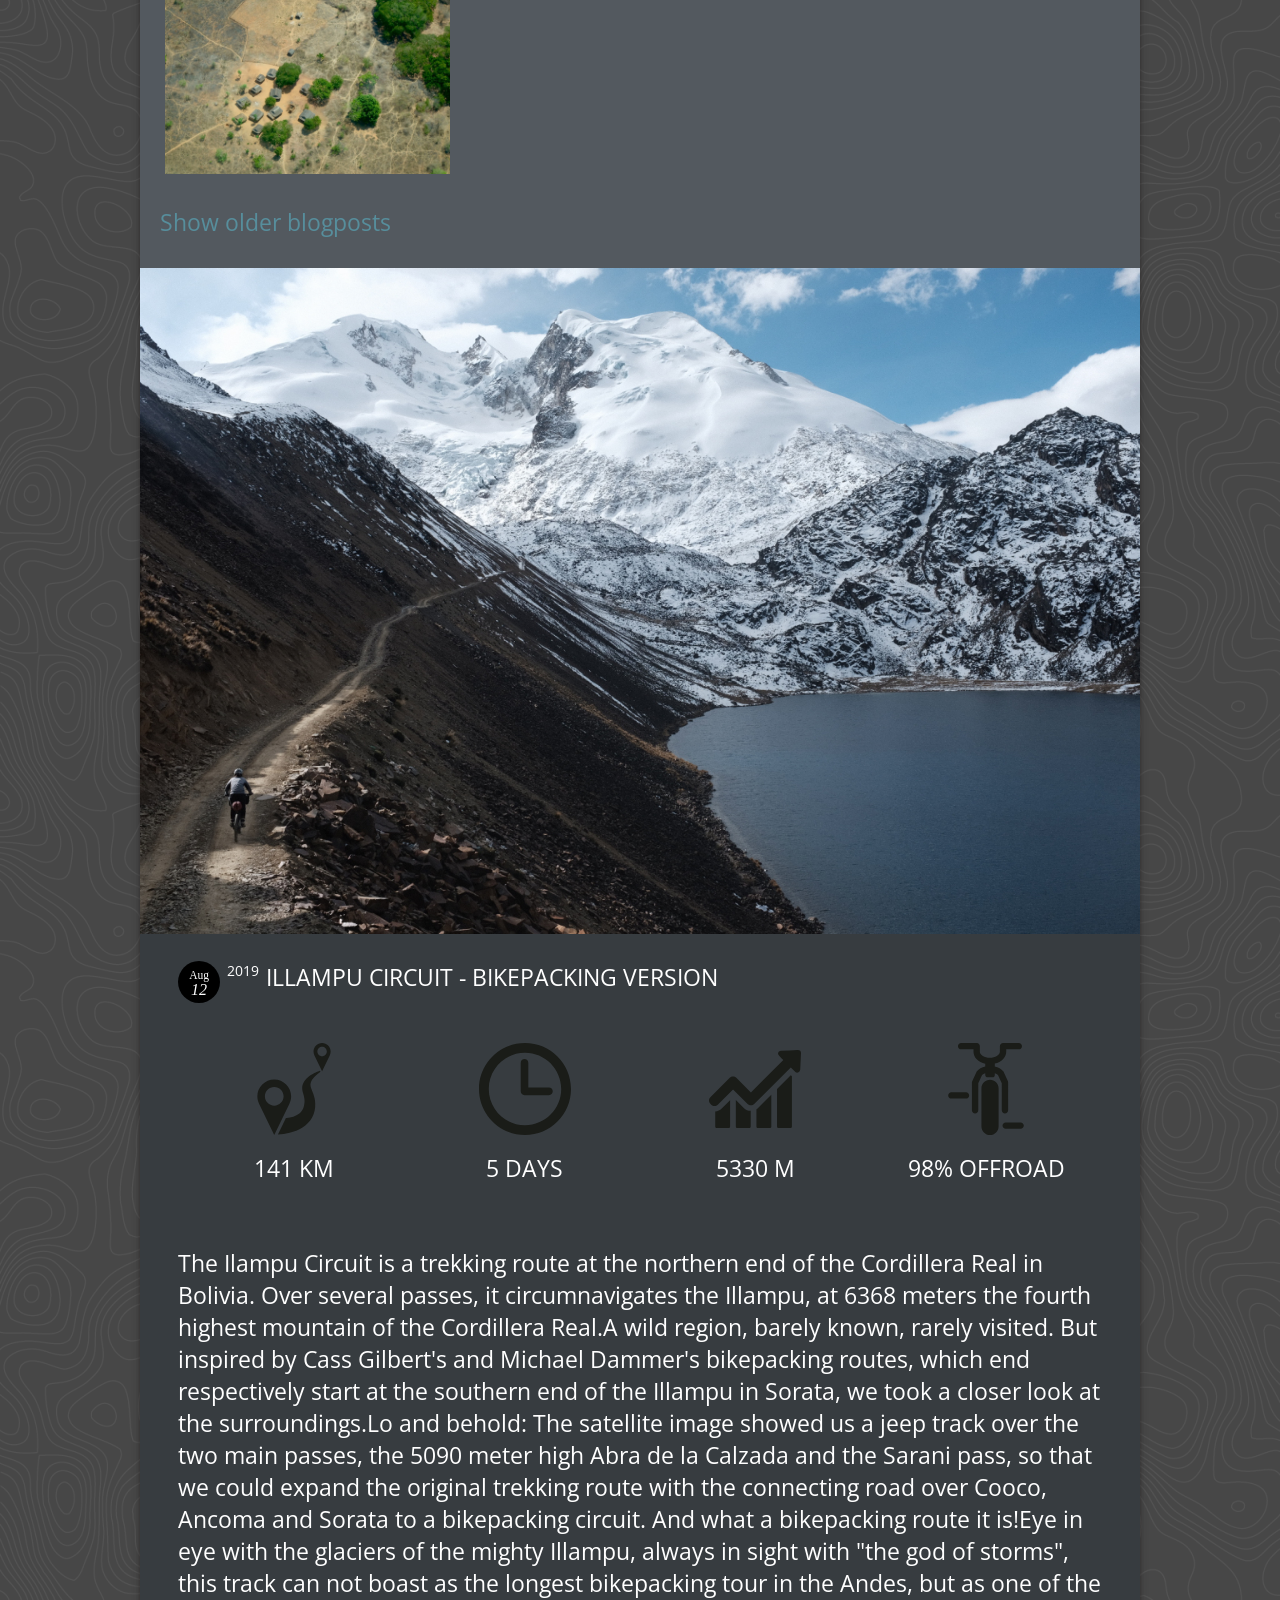
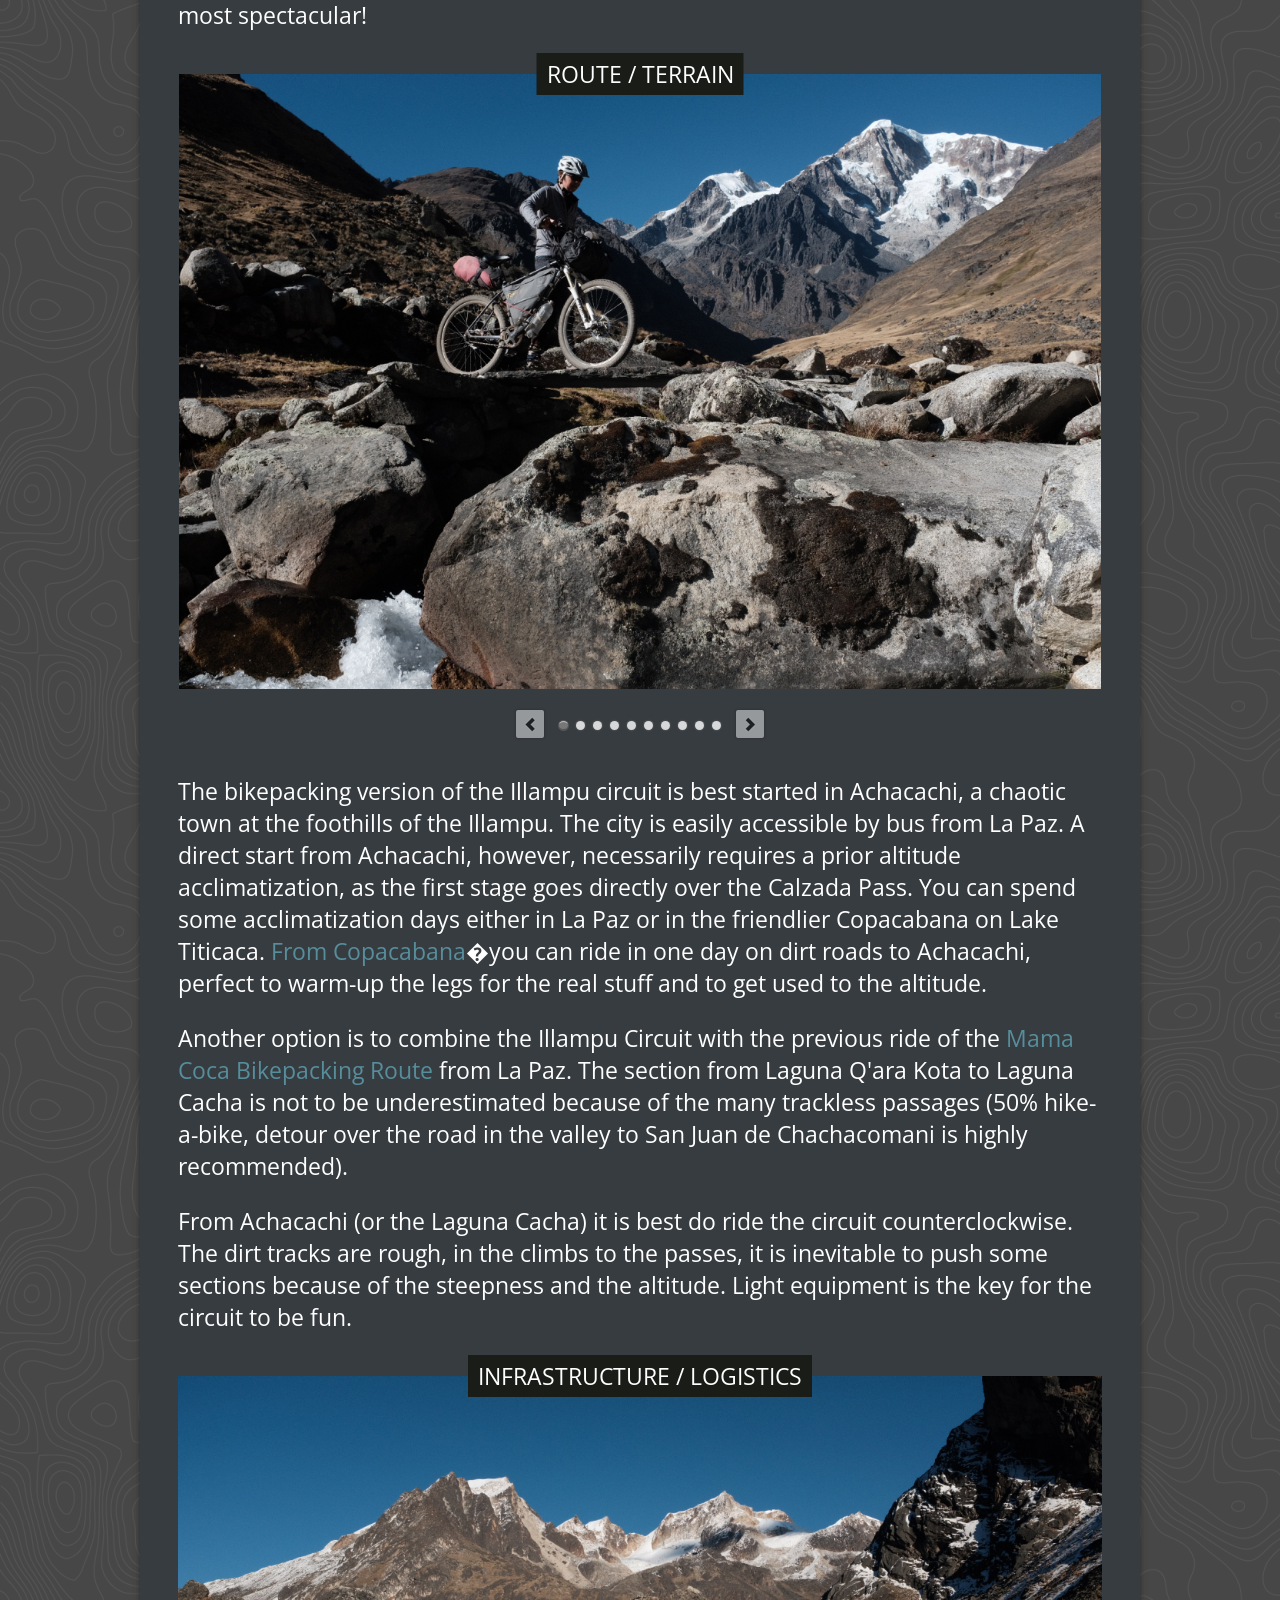
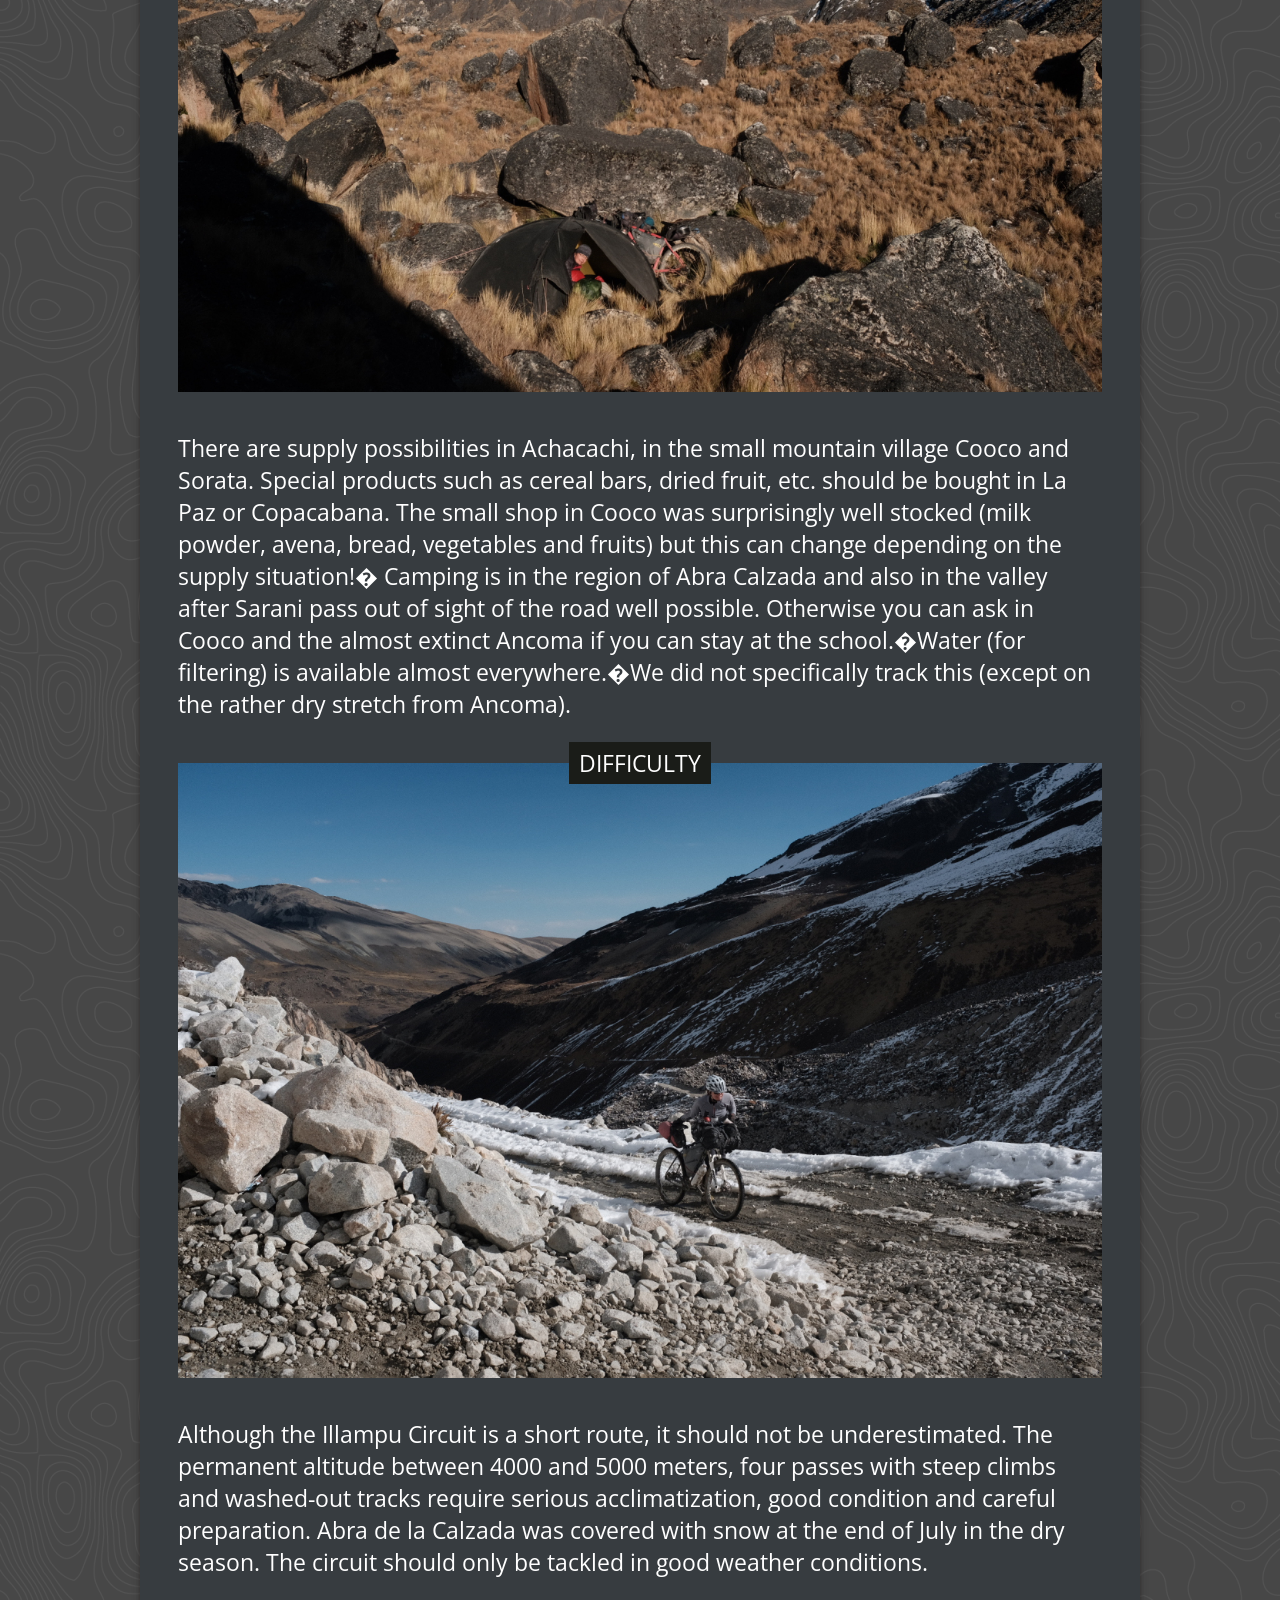
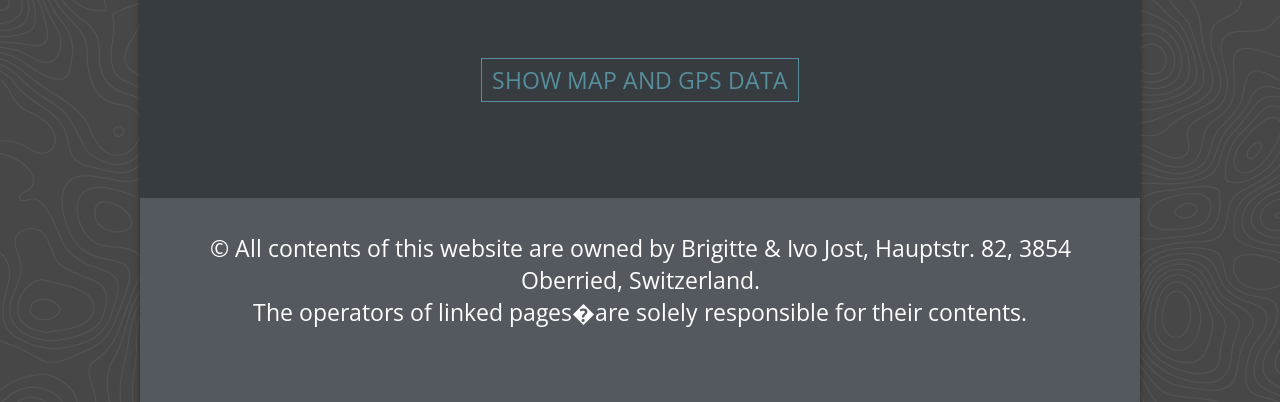
==== commit d6913001: "Update index.html" ====
--- a/packground-en/bikepackingillampu.html/index.html
+++ b/packground-en/bikepackingillampu.html/index.html
@@ -21,7 +21,242 @@
 </head>
 <body id="top" class="mac safari webkit sf17">
 
-      <div class="mod_newsreader dark block">
+      
+
+<div class="mod_newslist menu block">
+
+  
+  
+      <div class="layout_simple arc_15 block first even">	
+	    <div class="image_container float_left">
+        <img src="images/ACF9641D-2558-41E4-A157-ECFCB120FAD9.jpeg" width="1200" height="800" alt="">
+    
+            </div>
+    <a href="packground-en/bikepackingillampu.html" title="Read the article: Illampu Circuit - Bikepacking Version">Illampu Circuit - Bikepacking Version</a></div>
+<div class="layout_simple arc_15 block odd">	
+	    <div class="image_container float_left">
+        <img src="images/fullsizeoutput_1a93.jpeg" width="1196" height="800" alt="">
+    
+            </div>
+    <a href="packground-en/bikepackingmorocco.html" title="Read the article: High Atlas Divide - bikepacking challenge in Morocco">High Atlas Divide - bikepacking challenge in Morocco</a></div>
+<div class="layout_simple arc_15 block even">	
+	    <div class="image_container float_left">
+        <img src="images/A04EE611-B21C-42DA-A8A2-5D193B56008E.jpeg" width="1200" height="800" alt="">
+    
+            </div>
+    <a href="packground-en/icebikebaikal.html" title="Read the article: Bike Baikal - Winter bikepacking in Siberia">Bike Baikal - Winter bikepacking in Siberia</a></div>
+<div class="layout_simple arc_15 block odd">	
+	    <div class="image_container float_left">
+        <img src="images/fullsizeoutput_15.jpeg" width="1200" height="800" alt="">
+    
+            </div>
+    <a href="packground-en/desertbikepacking.html" title="Read the article: Desert Spoor - bikepacking in Jordan and Israel">Desert Spoor - bikepacking in Jordan and Israel</a></div>
+<div class="layout_simple arc_15 block even">	
+	    <div class="image_container float_left">
+        <img src="images/file-75D3B557-8F94-4BAA-A760-8DBAF74F0EA7-1706-000008CBE8310DBD.jpg" width="1400" height="933" alt="">
+    
+            </div>
+    <a href="packground-en/bikepackingaltay.html" title="Read the article: Altay Quest - bikepacking in the borderland of Mongolia and Russia">Altay Quest - bikepacking in the borderland of Mongolia and Russia</a></div>
+<div class="layout_simple arc_15 block odd">	
+	    <div class="image_container float_left">
+        <img src="images/transmongolia-9.jpg" width="1400" height="933" alt="">
+    
+            </div>
+    <a href="packground-en/mongoliatrails.html" title="Read the article: Nomad trails - Bikepacking Routes Mongolia">Nomad trails - Bikepacking Routes Mongolia</a></div>
+<div class="layout_simple arc_15 block even">	
+	    <div class="image_container float_left">
+        <img src="images/IMG_0018.jpg" width="1200" height="800" alt="">
+    
+            </div>
+    <a href="packground-en/theyaktrack.html" title="Read the article: The Yaktrack - Bikepacking Adventure in Eastern Tibet">The Yaktrack - Bikepacking Adventure in Eastern Tibet</a></div>
+<div class="layout_simple arc_15 block odd">	
+	    <div class="image_container float_left">
+        <img src="images/IMG_3032.JPG" width="1200" height="800" alt="">
+    
+            </div>
+    <a href="packground-en/utahtrails.html" title="Read the article: Pioneer Trail - bikepacking the wild west wonders of the USA">Pioneer Trail - bikepacking the wild west wonders of the USA</a></div>
+<div class="layout_simple arc_15 block last even">	
+	    <div class="image_container float_left">
+        <img src="images/anden-2015-857.jpg" width="1200" height="800" alt="">
+    
+            </div>
+    <a href="packground-en/thepunaloop.html" title="Read the article: Puna Loop - bikepacking in Northwest Argentina">Puna Loop - bikepacking in Northwest Argentina</a></div>
+      
+
+</div>
+<!-- indexer::continue -->
+
+		</div></div>
+
+		</div>
+		<div class="ce_tabcontrol_pane pane_3 block" id="pane_3436_3">
+
+			<div class="panes"><div>
+
+<!-- indexer::stop -->
+<div class="mod_newslist menu block">
+
+  
+  
+      <div class="layout_simple arc_15 block first even">	
+	    <div class="image_container float_left">
+        <img src="images/1F981971-217B-4780-AA8C-C06A4616DDAA.jpeg" width="1200" height="800" alt="">
+    
+            </div>
+    <a href="packground-en/watertreatment.html" title="Read the article: Water treatment on bikepacking trips">Water treatment on bikepacking trips</a></div>
+<div class="layout_simple arc_15 block odd">	
+	    <div class="image_container float_left">
+        <img src="images/faq-4.jpg" width="1200" height="800" alt="">
+    
+            </div>
+    <a href="packground-en/faq.html" title="Read the article: Nine frequently asked questions">Nine frequently asked questions</a></div>
+<div class="layout_simple arc_15 block even">	
+	    <div class="image_container float_left">
+        <img src="images/tibet-200.jpg" width="1200" height="800" alt="">
+    
+            </div>
+    <a href="packground-en/pack.html" title="Read the article: Pack it">Pack it</a></div>
+<div class="layout_simple arc_15 block odd">	
+	    <div class="image_container float_left">
+        <img src="images/IMG_CE990955.JPG" width="1200" height="797" alt="">
+    
+            </div>
+    <a href="packground-en/tourplanning.html" title="Read the article: navigation & tour planning">navigation & tour planning</a></div>
+<div class="layout_simple arc_15 block even">	
+	    <div class="image_container float_left">
+        <img src="images/Bild%20126.jpg" width="780" height="520" alt="">
+    
+            </div>
+    <a href="packground-en/luggage.html" title="Read the article: less luggage">less luggage</a></div>
+<div class="layout_simple arc_15 block last odd">	
+	    <div class="image_container float_left">
+        <img src="images/IMG_D0CD0966.JPG" width="1200" height="800" alt="">
+    
+            </div>
+    <a href="packground-en/bike.html" title="Read the article: RAW Offroad longtherm review">RAW Offroad longtherm review</a></div>
+      
+
+</div>
+<!-- indexer::continue -->
+
+		</div></div>
+
+		</div>
+		<div class="ce_tabcontrol_pane pane_4 block" id="pane_3439_4">
+
+			<div class="panes"><div>
+
+<!-- indexer::stop -->
+<div class="mod_newslist menu block">
+
+  
+  
+      <div class="layout_simple arc_5 block first even">	
+	    <div class="image_container float_left">
+        <img src="images/0DD64166-2AB7-4471-90D6-79C98A3E9C07.jpeg" width="1200" height="800" alt="">
+    
+            </div>
+    <a href="blog/boliviatraletales.html" title="Read the article: Bolivia & Peru: Trail tales">Bolivia & Peru: Trail tales</a></div>
+<div class="layout_simple arc_5 block odd">	
+	    <div class="image_container float_left">
+        <img src="images/2018-07-20%2022.06.54.jpg" width="1776" height="1184" alt="">
+    
+            </div>
+    <a href="blog/kyrgyzstan.html" title="Read the article: Kyrgyzstan: All good things come in threes">Kyrgyzstan: All good things come in threes</a></div>
+<div class="layout_simple arc_5 block even">	
+	    <div class="image_container float_left">
+        <img src="images/GOPR0934.jpg" width="1200" height="800" alt="">
+    
+            </div>
+    <a href="blog/morocco.html" title="Read the article: Morocco: I really like the hike-a-bike">Morocco: I really like the hike-a-bike</a></div>
+<div class="layout_simple arc_5 block odd">	
+	    <div class="image_container float_left">
+        <img src="images/83928D7C-E022-41D0-B79F-B073A95371F1.jpeg" width="1196" height="800" alt="">
+    
+            </div>
+    <a href="blog/now-its-time-to-be-home.html" title="Read the article: Now it‘s time to be home">Now it‘s time to be home</a></div>
+<div class="layout_simple arc_5 block even">	
+	    <div class="image_container float_left">
+        <img src="images/IMG_0006.JPG" width="1200" height="800" alt="">
+    
+            </div>
+    <a href="blog/jordan-israel.html" title="Read the article: Jordan & Israel: Desert Groove">Jordan & Israel: Desert Groove</a></div>
+<div class="layout_simple arc_5 block last odd">	
+	    <div class="image_container float_left">
+            <a href="http://www.bikepackground.com/berichte/madagaskar-reisen.html" title="">
+        <img src="images/56037F21-EFB9-44ED-8CFC-EEAD5DF4B772.jpeg" width="1200" height="800" alt="">
+    
+            </a>
+            </div>
+    <a href="blog/madagascar-travel.html" title="Read the article: Madagascar: the power of media">Madagascar: the power of media</a></div>
+      
+
+</div>
+<!-- indexer::continue -->
+
+<div class="ce_hyperlink menu block">
+
+  
+  
+    <a href="http://www.bikepackground.com/blog/list.html" class="hyperlink_txt" title="Show older blogposts" rel="">Show older blogposts</a>
+  
+
+</div>
+
+		</div></div>
+
+		</div>
+
+	</div>
+
+</div>
+
+  
+</div>
+            </div>
+          </header>
+              
+      
+              <div id="container">
+
+                      <div id="main">
+              <div class="inside">
+                
+<div class="mod_article first block" id="newsreader-266">
+
+  
+  
+<div class="mod_newsreader block">
+
+  
+  
+  
+
+<div class="theaserimg">
+
+    <div class="ce_image">
+    <figure class="image_container">
+
+      
+
+<img src="images/ACF9641D-2558-41E4-A157-ECFCB120FAD9.jpeg" width="1200" height="800" alt="">
+
+
+
+    </figure>
+    </div>
+   
+
+</div>
+  <!-- indexer::stop -->
+  <p class="back"><a href="javascript:history.go(-1)" title="Go back">Go back</a></p>
+  <!-- indexer::continue -->
+
+  
+
+</div>
+
+<div class="mod_newsreader dark block">
 
   
   
